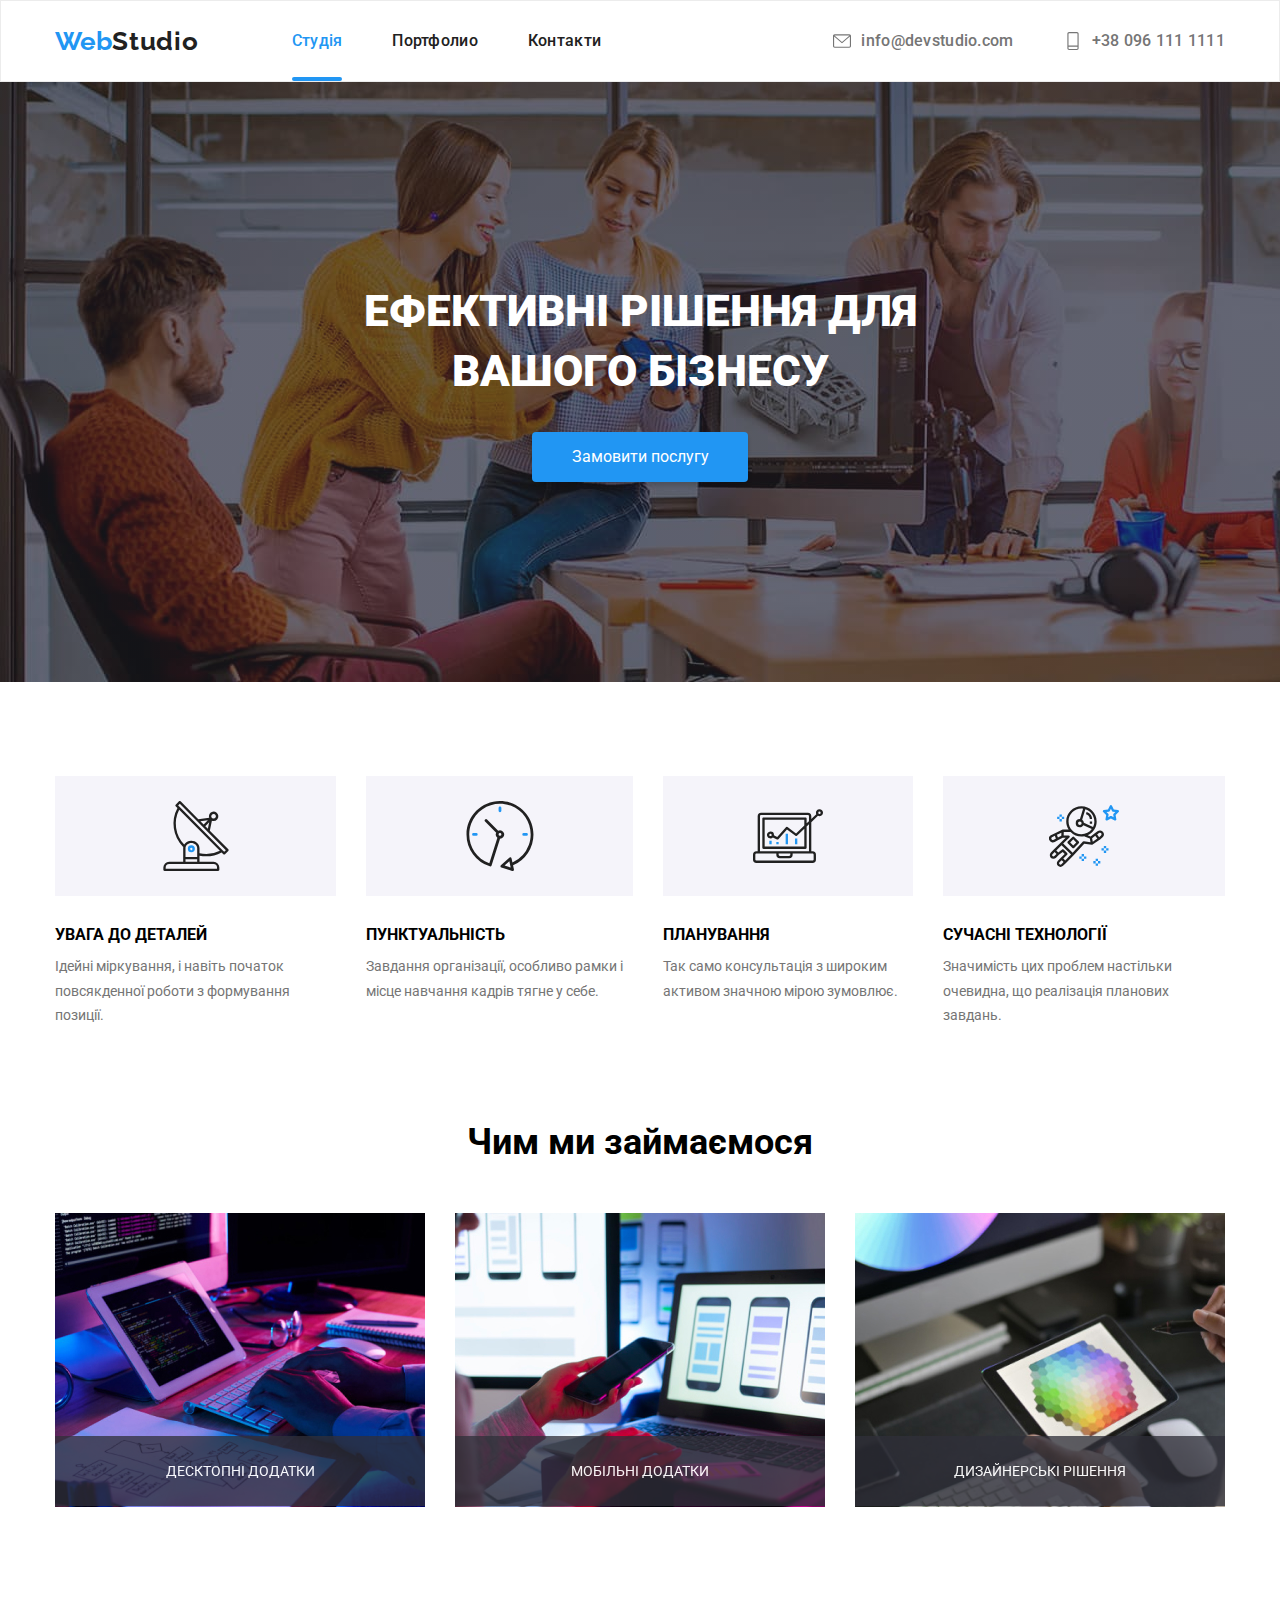
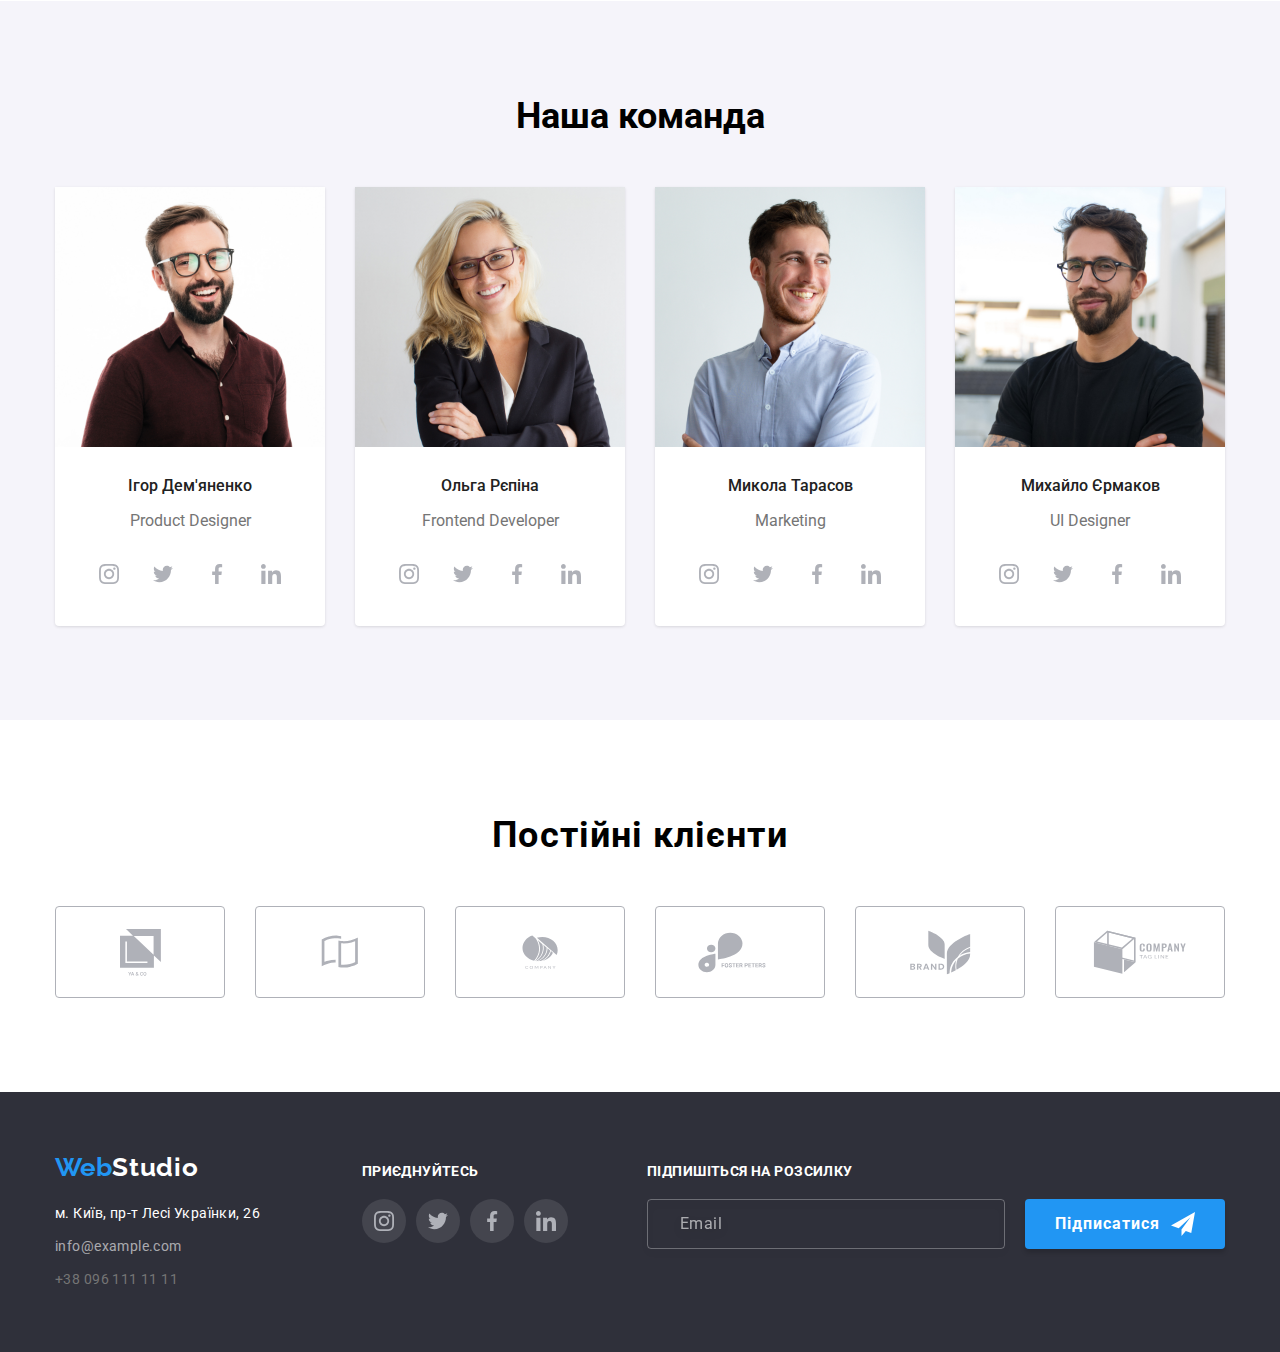
==== index.html @ 8218df86 "started" ====
<!DOCTYPE html>
<html lang="en">
  <head>
    <meta charset="UTF-8" />
    <meta http-equiv="X-UA-Compatible" content="IE=edge" />
    <meta name="viewport" content="width=device-width, initial-scale=1.0" />

    <title>Home work 1</title>
    <link
      href="https://fonts.googleapis.com/css2?family=Raleway:wght@700&family=Roboto:wght@400;500;700;900&display=swap"
      rel="stylesheet"
    />
    <link />
    <link
      rel="stylesheet"
      href="https://cdnjs.cloudflare.com/ajax/libs/modern-normalize/1.1.0/modern-normalize.min.css"
    />
    <link rel="stylesheet" href="./css/styles.css" />
  </head>

  <body>
    <!-- Шапка сайта -->

    <header class="header">
      <div class="container">
        <nav class="main-nav">
          <a href="./index.html" class="logo"
            >Web<span class="logo-header current">Studio</span></a
          >

          <ul class="site-nav list">
            <li class="item">
              <a href="./index.html" class="link current studio">Студія</a>
            </li>
            <li class="item">
              <a href="./portfolio.html" class="link">Портфолио</a>
            </li>
            <li class="item">
              <a href="Контакты" class="link">Контакти</a>
            </li>
          </ul>

          <ul class="auth-nav list">
            <li class="item">
              <a href="mailto:info@devstudio.com" class="header__link__mail">
                <svg class="tech__link" width="18" height="18">
                  <use href="./images/symbol-defs.svg#icon-mailmin"></use></svg
                >info@devstudio.com
              </a>
            </li>

            <li class="item">
              <a href="tel:+380961111111" class="header__link__tel">
                <svg class="tech__link" width="18" height="18">
                  <use href=".//images/symbol-defs.svg#icon-telmin"></use></svg
                >+38 096 111 1111
              </a>
            </li>
          </ul>
        </nav>
      </div>
    </header>

    <main>
      <!-- Hero -->

      <section class="box-hero">
        <div class="box-text">
          <h1 class="text">Ефективні рішення для вашого бізнесу</h1>
          <div lass="hero-button">
            <button type="button" class="button-one" data-modal-open>
              Замовити послугу
            </button>
          </div>
        </div>
      </section>

      <!-- Описание приимуществ -->

      <section class="section">
        <div class="container">
          <div class="box-peculiarities"></div>
          <!-- <h2 class="text-main">Описание преимуществ</h2> -->

          <ul class="list-item">
            <li class="box-works-item">
              <h3 class="text-list">УВАГА ДО ДЕТАЛЕЙ</h3>
              <p class="text-script">
                Ідейні міркування, і навіть початок повсякденної роботи з
                формування позиції.
              </p>
            </li>

            <li class="box-works-item">
              <h3 class="text-list">ПУНКТУАЛЬНІСТЬ</h3>
              <p class="text-script">
                Завдання організації, особливо рамки і місце навчання кадрів
                тягне у себе.
              </p>
            </li>

            <li class="box-works-item">
              <h3 class="text-list">ПЛАНУВАННЯ</h3>
              <p class="text-script">
                Так само консультація з широким активом значною мірою зумовлює.
              </p>
            </li>

            <li class="box-works-item">
              <h3 class="text-list">СУЧАСНІ ТЕХНОЛОГІЇ</h3>
              <p class="text-script">
                Значимість цих проблем настільки очевидна, що реалізація
                планових завдань.
              </p>
            </li>
          </ul>
        </div>
      </section>

      <!-- Чем мы занимаемся -->

      <section class="section works">
        <div class="container">
          <h2 class="text-main">Чим ми займаємося</h2>
          <ul class="list-item">
            <li>
              <div class="works-images">
                <img
                  src="./images/работа за ноутом.jpg"
                  alt="Смартфон"
                  width="370"
                />
                <p class="works-images-text">Десктопні додатки</p>
              </div>
            </li>
            <li>
              <div class="works-images">
                <img src="./images/смартфон.jpg" alt="Смартфон" width="370" " />
                <p class="works-images-text">Мобільні додатки</p>
              </div>
            </li>
            <li>
              <div class="works-images">
                <img src="./images/планшет.jpg" alt="Планшет" width="370" " />
                <p class="works-images-text">Дизайнерські рішення</p>
              </div>
            </li>
          </ul>
        </div>
      </section>

      <!-- Наша команда -->

      <section class="section-team">
        <div class="container">
          <h2 class="text-main team">Наша команда</h2>
          <ul class="list-item section-name list">
            <li class="cards">
              <img src="./images/Igor.jpg" alt="Игорь дизайнер" width="270" />
              <h3 class="name">Ігор Дем'яненко</h3>
              <p class="text-job">Product Designer</p>
              <ul class="social__list">
                <li class="social__item">
                  <a
                    class="social__link"
                    href="#"
                    target="_blank"
                    aria-label="instagram"
                  >
                    <svg class="social__icon" width="20" height="20">
                      <use
                        href="./images/symbol-defs.svg#icon-instagrammin"
                      ></use>
                    </svg>
                  </a>
                </li>
                <li class="social__item">
                  <a
                    class="social__link"
                    href="#"
                    target="_blank"
                    aria-label="twitter"
                  >
                    <svg class="social__icon" width="20" height="20">
                      <use
                        href="./images/symbol-defs.svg#icon-twittermin"
                      ></use>
                    </svg>
                  </a>
                </li>
                <li class="social__item">
                  <a
                    class="social__link"
                    href="#"
                    target="_blank"
                    aria-label="facebook"
                  >
                    <svg class="social__icon" width="20" height="20">
                      <use
                        href="./images/symbol-defs.svg#icon-facebookmin"
                      ></use>
                    </svg>
                  </a>
                </li>
                <li class="social__item">
                  <a
                    class="social__link"
                    href="#"
                    target="_blank"
                    aria-label="linkedin"
                  >
                    <svg class="social__icon" width="20" height="20">
                      <use
                        href="./images/symbol-defs.svg#icon-linkedinmin"
                      ></use>
                    </svg>
                  </a>
                </li>
              </ul>
            </li>

            <li class="cards">
              <img
                src="./images/olga.jpg"
                alt="Ольга разработчик"
                width="270"
              />
              <h3 class="name">Ольга Рєпіна</h3>
              <p class="text-job">Frontend Developer</p>
              <ul class="social__list">
                <li class="social__item">
                  <a
                    class="social__link"
                    href="#"
                    target="_blank"
                    aria-label="instagram"
                  >
                    <svg class="social__icon" width="20" height="20">
                      <use
                        href="./images/symbol-defs.svg#icon-instagrammin"
                      ></use>
                    </svg>
                  </a>
                </li>
                <li class="social__item">
                  <a
                    class="social__link"
                    href="#"
                    target="_blank"
                    aria-label="twitter"
                  >
                    <svg class="social__icon" width="20" height="20">
                      <use
                        href="./images/symbol-defs.svg#icon-twittermin"
                      ></use>
                    </svg>
                  </a>
                </li>
                <li class="social__item">
                  <a
                    class="social__link"
                    href="#"
                    target="_blank"
                    aria-label="facebook"
                  >
                    <svg class="social__icon" width="20" height="20">
                      <use
                        href="./images/symbol-defs.svg#icon-facebookmin"
                      ></use>
                    </svg>
                  </a>
                </li>
                <li class="social__item">
                  <a
                    class="social__link"
                    href="#"
                    target="_blank"
                    aria-label="linkedin"
                  >
                    <svg class="social__icon" width="20" height="20">
                      <use
                        href="./images/symbol-defs.svg#icon-linkedinmin"
                      ></use>
                    </svg>
                  </a>
                </li>
              </ul>
            </li>

            <li class="cards">
              <img
                src="./images/Nikolay.jpg"
                alt="Николай маркетолог"
                width="270"
              />

              <h3 class="name">Микола Тарасов</h3>
              <p class="text-job">Marketing</p>
              <ul class="social__list">
                <li class="social__item">
                  <a
                    class="social__link"
                    href="#"
                    target="_blank"
                    aria-label="instagram"
                  >
                    <svg class="social__icon" width="20" height="20">
                      <use
                        href="./images/symbol-defs.svg#icon-instagrammin"
                      ></use>
                    </svg>
                  </a>
                </li>
                <li class="social__item">
                  <a
                    class="social__link"
                    href="#"
                    target="_blank"
                    aria-label="twitter"
                  >
                    <svg class="social__icon" width="20" height="20">
                      <use
                        href="./images/symbol-defs.svg#icon-twittermin"
                      ></use>
                    </svg>
                  </a>
                </li>
                <li class="social__item">
                  <a
                    class="social__link"
                    href="#"
                    target="_blank"
                    aria-label="facebook"
                  >
                    <svg class="social__icon" width="20" height="20">
                      <use
                        href="./images/symbol-defs.svg#icon-facebookmin"
                      ></use>
                    </svg>
                  </a>
                </li>
                <li class="social__item">
                  <a
                    class="social__link"
                    href="#"
                    target="_blank"
                    aria-label="linkedin"
                  >
                    <svg class="social__icon" width="20" height="20">
                      <use
                        href="./images/symbol-defs.svg#icon-linkedinmin"
                      ></use>
                    </svg>
                  </a>
                </li>
              </ul>
            </li>

            <li class="cards">
              <img
                src="./images/Mihail.jpg"
                alt="Михаил дизайнер"
                width="270"
              />
              <h3 class="name">Михайло Єрмаков</h3>
              <p class="text-job">UI Designer</p>
              <ul class="social__list">
                <li class="social__item">
                  <a
                    class="social__link"
                    href="#"
                    target="_blank"
                    aria-label="instagram"
                  >
                    <svg class="social__icon" width="20" height="20">
                      <use
                        href="./images/symbol-defs.svg#icon-instagrammin"
                      ></use>
                    </svg>
                  </a>
                </li>
                <li class="social__item">
                  <a
                    class="social__link"
                    href="#"
                    target="_blank"
                    aria-label="twitter"
                  >
                    <svg class="social__icon" width="20" height="20">
                      <use
                        href="./images/symbol-defs.svg#icon-twittermin"
                      ></use>
                    </svg>
                  </a>
                </li>
                <li class="social__item">
                  <a
                    class="social__link"
                    href="#"
                    target="_blank"
                    aria-label="facebook"
                  >
                    <svg class="social__icon" width="20" height="20">
                      <use
                        href="./images/symbol-defs.svg#icon-facebookmin"
                      ></use>
                    </svg>
                  </a>
                </li>
                <li class="social__item">
                  <a
                    class="social__link"
                    href="#"
                    target="_blank"
                    aria-label="linkedin"
                  >
                    <svg class="social__icon" width="20" height="20">
                      <use
                        href="./images/symbol-defs.svg#icon-linkedinmin"
                      ></use>
                    </svg>
                  </a>
                </li>
              </ul>
            </li>
          </ul>
        </div>
      </section>

      <!-- Постоянные клиенты -->

      <section class="section">
        <div class="container">
          <h2 class="our__clients">Постійні клієнти</h2>
          <div class="clients">
            <ul class="clients__size">
              <li class="client__cards">
                <a
                  class="client__item"
                  href="#"
                  target="_blank"
                  aria-label="uniononemin"
                >
                  <svg class="client__label" width="41" height="47">
                    <use href="./images/symbol-defs.svg#icon-uniononemin"></use>
                  </svg>
                </a>
              </li>
              <li class="client__cards">
                <a
                  class="client__item"
                  href="#"
                  target="_blank"
                  aria-label="uniontwomin"
                >
                  <svg class="client__label" width="38" height="34">
                    <use href="./images/symbol-defs.svg#icon-uniontwomin"></use>
                  </svg>
                </a>
              </li>
              <li class="client__cards">
                <a
                  class="client__item"
                  href="#"
                  target="_blank"
                  aria-label="unionthreemin"
                >
                  <svg class="client__label" width="38" height="34">
                    <use
                      href="./images/symbol-defs.svg#icon-unionthreemin"
                    ></use>
                  </svg>
                </a>
              </li>
              <li class="client__cards">
                <a
                  class="client__item"
                  href="#"
                  target="_blank"
                  aria-label="unionformin"
                >
                  <svg class="client__label" width="84" height="41">
                    <use href="./images/symbol-defs.svg#icon-unionformin"></use>
                  </svg>
                </a>
              </li>
              <li class="client__cards">
                <a
                  class="client__item"
                  href="#"
                  target="_blank"
                  aria-label="unionfivemin"
                >
                  <svg class="client__label" width="63" height="45">
                    <use
                      href="./images/symbol-defs.svg#icon-unionfivemin"
                    ></use>
                  </svg>
                </a>
              </li>
              <li class="client__cards">
                <a
                  class="client__item"
                  href="#"
                  target="_blank"
                  aria-label="unionsixmin"
                >
                  <svg class="client__label" width="94" height="44">
                    <use href="./images/symbol-defs.svg#icon-unionsixmin"></use>
                  </svg>
                </a>
              </li>
            </ul>
          </div>
        </div>
      </section>
    </main>

    <!-- Footer -->

    <footer class="footer">
      <div class="container container-wrap">
        <div class="place">
          <a href="./index.html" class="logo"
            >Web<span class="accent-footer">Studio</span></a
          >
          <address>
            <ul class="address">
              <li>
                <a
                  href="https://goo.gl/maps/P4V3GdsKR6i7VE34A"
                  target="_blank"
                  rel="noopener noreferrer"
                  class="map"
                  >м. Київ, пр-т Лесі Українки, 26</a
                >
              </li>

              <li>
                <a href="mailto:info@example.com" class="mail-footer"
                  >info@example.com</a
                >
              </li>

              <li>
                <a href="tel:+380961111111" class="tel-footer"
                  >+38 096 111 11 11</a
                >
              </li>
            </ul>
          </address>
        </div>

        <div class="footer__join">
          <p class="footer__title">ПРИЄДНУЙТЕСЬ</p>
          <ul class="social__list footer__social">
            <li class="social__item footer__social__item">
              <a
                class="social__link__"
                href="#"
                target="_blank"
                aria-label="instagram"
              >
                <svg class="social__icon" width="20" height="20">
                  <use href="./images/symbol-defs.svg#icon-instagrammin"></use>
                </svg>
              </a>
            </li>
            <li class="social__item footer__social__item">
              <a
                class="social__link"
                href="#"
                target="_blank"
                aria-label="twitter"
              >
                <svg class="social__icon" width="20" height="20">
                  <use href="./images/symbol-defs.svg#icon-twittermin"></use>
                </svg>
              </a>
            </li>
            <li class="social__item footer__social__item">
              <a
                class="social__link"
                href="#"
                target="_blank"
                aria-label="facebook"
              >
                <svg class="social__icon" width="20" height="20">
                  <use href="./images/symbol-defs.svg#icon-facebookmin"></use>
                </svg>
              </a>
            </li>
            <li class="social__item footer__social__item">
              <a
                class="social__link"
                href="#"
                target="_blank"
                aria-label="linkedin"
              >
                <svg class="social__icon" width="20" height="20">
                  <use href="./images/symbol-defs.svg#icon-linkedinmin"></use>
                </svg>
              </a>
            </li>
          </ul>
        </div>

        <div class="footer__title__list">
          <p class="footer__title__mail">ПІДПИШІТЬСЯ НА РОЗСИЛКУ</p>

          <form>
            <label class="label__footer" for="input__email">
              <span class="label__text__footer"></span>
            </label>
            <div class="field__footer">
              <input
                placeholder="Email"
                class="field__input__footer"
                type="email"
                name="email"
                id="input__email"
              />

              <button class="button__footer" type="button">
                Підписатися
                <svg class="twitter__flight" width="24" height="24">
                  <use href="./images/symbol-defs 2.svg#icon-twitt-min"></use>
                </svg>
              </button>
            </div>
          </form>
        </div>
      </div>
    </footer>
  </body>
</html>

<!-- Модальное окно -->

<div class="backdrop is-hidden" data-modal>
  <div class="modal">
    <button class="modal__close" data-modal-close>
      <svg class="close__icon" width="11" height="11">
        <use href="./images/symbol-defs.svg#icon-cross"></use>
      </svg>
    </button>

    <form class="form">
      <p class="form__title">Залиште свої дані, ми вам передзвонимо</p>

      <label class="label" for="input__menmin">
        <span class="label__text">Ім'я</span>
      </label>

      <div class="field">
        <input
          class="field__input input"
          type="text"
          name="name"
          id="input__menmin"
        />
        <svg class="field__icon" width="12" height="12">
          <use href="./images/symbol-defs 2.svg#icon-man-min"></use>
        </svg>
      </div>

      <label class="label" for="input__telmodmin">
        <span class="label__text">Телефон</span>
      </label>

      <div class="field">
        <input
          class="field__input input"
          type="tel"
          name="tel"
          id="input__telmodmin"
        />
        <svg class="field__icon" width="12" height="12">
          <use href="./images/symbol-defs 2.svg#icon-tel-min"></use>
        </svg>
      </div>

      <label class="label" for="input__envelopemin">
        <span class="label__text">Пошта</span>
      </label>

      <div class="field">
        <input
          class="field__input input"
          type="email"
          name="email"
          id="input__envelopemin"
        />
        <svg class="field__icon" width="12" height="12">
          <use href="./images/symbol-defs 2.svg#icon-mail-min"></use>
        </svg>
      </div>

      <label class="label" for="message">
        <span class="label__text">Коментар</span>
      </label>
      <textarea
        class="message input"
        id="message"
        placeholder="Введіть текст"
      ></textarea>

      <label class="checkbox-label">
        <input class="checkbox" type="checkbox" name="privacy" />

        <span class="checkbox__icon"> </span>
        <span class="privacy__text">
          Погоджуюся з розсилкою та приймаю
          <a class="privacy__link" href="#">Умови договору</a>
        </span>
      </label>
      <div class="button__modal__block">
        <button class="button__modal" type="submit">Відправити</button>
      </div>
    </form>
  </div>
</div>

<script src="./modal.js"></script>
---- css/styles.css ----
html,
body,
div,
span,
applet,
object,
iframe,
h1,
h2,
h3,
h4,
h5,
h6,
p,
blockquote,
pre,
a,
abbr,
acronym,
address,
big,
cite,
code,
html,
body,
div,
span,
applet,
object,
iframe,
h1,
h2,
h3,
h4,
h5,
h6,
p,
blockquote,
pre,
a,
abbr,
acronym,
address,
big,
cite,
code,
del,
dfn,
em,
img,
ins,
kbd,
q,
s,
samp,
small,
strike,
strong,
sub,
sup,
tt,
var,
b,
u,
i,
center,
dl,
dt,
dd,
ol,
ul,
li,
fieldset,
form,
label,
legend,
table,
caption,
tbody,
tfoot,
thead,
tr,
th,
td,
article,
aside,
canvas,
details,
embed,
figure,
figcaption,
footer,
header,
hgroup,
menu,
nav,
output,
ruby,
section,
summary,
time,
mark,
audio,
video {
  margin: 0;
  padding: 0;
  border: 0;
  font-size: 100%;
  font: inherit;
  vertical-align: baseline;
}

html {
  box-sizing: border-box;
  margin: 0;
  padding: 0;
  border: 0;
  font-size: 100%;
  font: inherit;
  font-weight: normal;
  vertical-align: baseline;
}

img {
  display: block;
  max-width: 100%;
  height: auto;
}

*,
*::before,
*::after {
  box-sizing: inherit;
}

:root {
  --background-color: #ffffff;
  --secondary-background-color: #2f303a;
  --primary-color: #212121;
  --secondary-color: #2196f3;
  --buttons-color: #f5f4fa;
  --contacts-color: #757575;
  --transition-duration: 250ms;
  --transition-timing-function: cubic-bezier(0.4, 0, 0.2, 1);
}

body {
  font-family: "Roboto", sans-serif;
  font-size: 14px;
  font-style: normal;
  font-weight: 400;
  line-height: 1.17;
}

.container {
  max-width: 1200px;
  width: 100%;
  margin: 0 auto;
  padding-left: 15px;
  padding-right: 15px;
}

button {
  cursor: pointer;
}

/* Хэдер */

.header {
  background-color: var(--background-color);
  border: 1px solid rgba(236, 236, 236, 1);
}

.main-nav {
  display: flex;
  justify-content: center;
  align-items: center;
}

ul {
  list-style: none;
  margin: 0;
  padding: 0;
}

.logo:hover {
  color: var(--secondary-color);
}

.logo {
  font-family: "Raleway";
  font-size: 26px;
  font-weight: bold;
  text-decoration: none;
  padding-left: 0px;
  padding-top: 0px;
  margin-right: 93px;
  padding-top: 0px;
  padding-bottom: 0px;
  color: var(--secondary-color);

  transition-duration: var(--transition-duration);
  transition-timing-function: var(--transition-timing-function);
}

.logo-header {
  font-family: "Raleway";
  font-size: 26px;
  font-weight: bold;
  letter-spacing: 0.03em;
  color: var(--primary-color);

  transition-duration: var(--transition-duration);
  transition-timing-function: var(--transition-timing-functio);
}

.logo-header:hover {
  color: var(--secondary-color);
}

.header .link.current.studio:hover,
.header .link.current.studio:focus {
  color: var(--secondary-color);
}

.header .link:hover,
.header .link:focus {
  color: var(--secondary-color);
}

.link-mail {
  text-decoration: none;
  color: var(--contacts-color);
}

/* Навигация */

.item .current {
  position: relative;
  text-decoration: none;
  color: var(--primary-color);
}

.item .current::after {
  content: "";
  display: block;
  position: absolute;
  left: 0;
  top: 46px;
  width: 100%;
  height: 4px;
  border-radius: 2px;
  background-color: var(--secondary-color);
}

.item .studio {
  position: relative;
  text-decoration: none;
  color: var(--primary-color);
}

.item .studio::after {
  content: "";
  position: absolute;
  left: 0;
  top: 46px;

  display: block;
  width: 100%;
  height: 4px;
  border-radius: 2px;
  background-color: var(--secondary-color);
}

.link {
  font-size: 16px;
  text-decoration: none;
  color: var(--primary-color);
}

.site-nav .link.studio {
  color: rgba(33, 150, 243, 1);
}

.site-nav.list {
  display: flex;
  width: 16px;
  line-height: 1.14;
  letter-spacing: 0.02em;
  font-weight: 500;

  transition-duration: var(--transition-duration);
  transition-timing-function: var(--transition-timing-function);
}

.site-nav .list:not(first-child) {
  color: var(--secondary-color);
}

.site-nav .item {
  /* padding-top: 30px;
  padding-bottom: 30px; */
  margin-right: 50px;
}
.site-nav .item:last-child {
  margin-right: 0;
}

.studio .link {
  color: var(--secondary-color);
}

.portfolio {
  color: var(--primary-color);
}

/* Навигация */

.auth-nav.list {
  display: flex;
  margin-left: auto;
  font-weight: 500;
  font-size: 100%;
  line-height: 1.14;
  letter-spacing: 0.02em;
}

.auth-nav .mail {
  margin-right: 0px;
  margin-left: 0px;
}
.a.link {
  padding-top: 32px;
  padding-bottom: 32px;
}
.auth-nav .tel {
  margin-right: 0px;
  margin-left: 50px;
}

.header__link__mail,
.header__link__tel {
  font-size: 16px;
  display: flex;
  justify-content: center;
  align-items: center;
  padding-top: 31px;
  padding-bottom: 31px;
  gap: 10px;
  text-decoration: none;
  color: var(--contacts-color);
}

.item .auth-nav {
  padding-top: 31px;
  padding-bottom: 31px;
  display: flex;
  justify-content: center;
}
.auth-nav .item + .item {
  margin-left: 50px;
  padding-top: 0px;
  padding-bottom: 0px;
}

.header__link__mail:focus,
.header__link__mail:hover {
  color: var(--secondary-color);
}

.header__link__tel:focus,
.header__link__tel:hover {
  color: var(--secondary-color);
}

.tech__link {
  fill: currentColor;
}

/* Герой */

.section {
  padding-top: 94px;
  padding-bottom: 94px;
}

.box-hero {
  max-width: 1600px;
  height: 600px;
  margin: 0 auto;
  background-size: contain;
  padding-top: 0px;
  padding-bottom: 94px;

  background-image: linear-gradient(
      rgba(47, 48, 58, 0.4),
      rgba(47, 48, 58, 0.4)
    ),
    url(../images/шапка.jpg);
  background-repeat: no-repeat;
  background-size: cover;
  background-color: var(--primary-color);
}

.box-text {
  padding-top: 200px;
  text-align: center;
  max-width: 696px;
  margin: auto;
}

.text {
  padding: 0px 0px;
  margin-bottom: 30px;
  text-transform: uppercase;
  font-weight: 900;
  font-size: 44px;
  line-height: 1.36;
  letter-spacing: 6%;
  color: var(--background-color);
}

.hero-batton {
  display: flex;
  justify-content: center;
}

.hero-text {
  text-align: center;
  max-width: 696px;
  margin: auto;
  padding: 200px 0px;
}

/* hero button */

.button-one {
  width: 216px;
  height: 50px;
  border-radius: 4px;

  /* display: flex; */
  margin-top: 0px;
  margin-bottom: 0px;
  padding: 10px 32px;
  text-align: center;
  border: transparent;

  text-decoration: none;

  font-size: 16px;
  line-height: 1.9;
  text-align: center;
  letter-spacing: 6%;
  color: var(--background-color);

  background-color: var(--secondary-color);
  box-shadow: 0px 4px 4px rgba(0, 0, 0, 0.15);

  transition-duration: var(--transition-duration);
  transition-timing-function: var(--transition-timing-function);
}

/* Описание преимуществ */

.list-item {
  display: flex;
  justify-content: center;
  gap: 30px;
}

.box-works-item::before {
  display: block;
  content: "";
  height: 120px;
  background: var(--buttons-color);
  background-image: url(../images/attentionmin.svg);
  background-repeat: no-repeat;
  background-position: center;
  margin-bottom: 30px;
}

.box-works-item:nth-child(2)::before {
  background-image: url(../images/oclockmin.svg);
}
.box-works-item:nth-child(3)::before {
  background-image: url(../images/planningmin.svg);
}
.box-works-item:nth-child(4)::before {
  background-image: url(../images/technologymin.svg);
}

.text-list {
  font-weight: bold;
  line-height: 1.14;
  font-size: 16px;
  margin-bottom: 10px;
}

.text-script {
  font-size: 14px;
  line-height: 1.72;
  color: var(--contacts-color);
}

.section-title-picture {
  width: 1200px;
  padding-left: 0px;
  padding-right: 0px;
}

.section.works {
  padding-top: 0;
}

/* Чем мы занимаемся */

.text-main {
  font-weight: bold;
  font-size: 36px;
  line-height: 1.17;
  margin-top: 0px;
  margin-bottom: 0px;
  text-align: center;
  margin-bottom: 50px;
}

.list-item {
  display: flex;
  justify-content: center;
  gap: 30px;
  width: 1170px;
  padding-left: 0px;
  padding-right: 0px;
}

.works-images {
  display: flex;
}

.works-images-text {
  display: flex;
  justify-content: center;
  width: 370px;
  height: 70px;
  text-transform: uppercase;

  color: rgba(255, 255, 255, 1);

  align-items: center;
  position: absolute;
  transform: translate(0, 223px);

  background: rgba(47, 48, 58, 0.8);
  opacity: 0.95;
  z-index: 1;
}

/* Наша команда */

.section-team {
  padding-top: 94px;
  padding-bottom: 94px;
  background-color: var(--buttons-color);
}

.cards {
  background-color: rgba(255, 255, 255, 1);
  box-shadow: 0px 2px 1px 0px rgba(0, 0, 0, 0.2);
  box-shadow: 0px 1px 1px 0px rgba(0, 0, 0, 0.14);
  box-shadow: 0px 1px 3px 0px rgba(0, 0, 0, 0.12);
  border-radius: 0px 0px 4px 4px;
  transition-duration: var(--transition-duration);
  transition-timing-function: var(--transition-timing-function);
}

.list-item {
  display: flex;
  justify-content: center;
  gap: 30px;
  width: 1170px;
  padding-left: 0px;
  padding-right: 0px;
}

.name {
  font-weight: 500;
  font-size: 16px;
  line-height: 1.17;
  margin-top: 30px;
  text-align: center;
  color: var(--primary-color);
}

.text-job {
  font-size: 16px;
  line-height: 1.9;
  font-style: normal;
  margin-top: 10px;
  text-align: center;
  margin-bottom: 16px;
  color: var(--contacts-color);
}

.social__list {
  display: flex;
  justify-content: space-evenly;
  align-content: center;
  align-items: baseline;
  gap: 10px;
  margin-bottom: 30px;
  margin-right: 32px;
  margin-left: 32px;
  color: rgba(175, 177, 184, 1);
}

.social__item {
  display: flex;
  justify-content: center;
  align-items: center;
  gap: 10px;
  border-radius: 50%;
  width: 44px;
  height: 44px;
  background-color: rgba(255, 255, 255, 0.1);

  transition-duration: var(--transition-duration);
  transition-timing-function: var(--transition-timing-function);
}

.social__item:hover,
.social__item:focus {
  background-color: var(--secondary-color);
}
.social__item:hover .social__icon {
  fill: var(--background-color);
}

.social__icon {
  display: flex;
  justify-content: center;
  align-items: center;
  fill: currentColor;

  width: 20px;
  height: 20px;
  background-position: 50%;

  color: rgb(26, 178, 195);
  fill: rgba(175, 177, 184, 1);

  transition-duration: var(--transition-duration);
  transition-timing-function: var(--transition-timing-function);
}

/* Наши клиенты */

.our__clients {
  font-family: Roboto;
  font-size: 36px;
  font-weight: 700;
  line-height: 42px;
  letter-spacing: 0.03em;
  text-align: center;
  margin-bottom: 50px;
}

.clients {
  display: flex;
  justify-content: center;
}

.clients__size {
  display: flex;
  justify-content: center;
  gap: 30px;
}

.client__cards {
  width: 170px;
  height: 92px;
  /* border-radius: 4px; */
}

.client__label {
  fill: currentColor;
}

.client__item {
  display: flex;
  align-items: center;
  justify-content: center;
  border-radius: 4px;

  width: 100%;
  height: 100%;

  color: #afb1b8;
  border: 1px solid #afb1b8;
  transition: color 250ms cubic-bezier(0.4, 0, 0.2, 1);
}

.client__item:hover,
.client__item:focus {
  color: var(--secondary-color);
  border: 1px solid var(--secondary-color);
}

/* Footer */

.cont__footer {
  display: flex;
}

.footer {
  background-color: var(--secondary-background-color);
  padding-top: 60px;
  padding-bottom: 60px;
}

.logo-footer .accent-footer:focus,
.logo-footer .accent-footer:hover {
  color: var(--secondary-color);
}

.logo-footer {
  font-family: "Raleway";
  font-size: 26px;
  font-weight: bold;
  text-decoration: none;
  padding-left: 0px;
  padding-top: 0px;
  margin: 0;
  padding-top: 32px;
  padding-bottom: 32px;
  color: var(--secondary-color);
  transition-duration: var(--transition-duration);
  transition-timing-function: var(--transition-timing-function);
}

.accent-footer {
  font-family: "Raleway";
  font-size: 26px;
  font-weight: bold;
  line-height: 0px;
  letter-spacing: 0.03em;
  text-align: left;
  color: var(--background-color);
  transition-duration: var(--transition-duration);
  transition-timing-function: var(--transition-timing-function);
}

.map:focus,
.map:hover {
  color: var(--secondary-color);
}

.map {
  display: inline-block;
  margin-top: 20px;
  font-style: normal;
  font-weight: 400;
  font-size: 14px;
  line-height: 1.71;
  letter-spacing: 0.03em;
  text-decoration: none;
  color: var(--background-color);
  transition-duration: var(--transition-duration);
  transition-timing-function: var(--transition-timing-function);
}

.mail-footer {
  display: inline-block;
  margin-top: 9px;
  font-style: normal;
  font-weight: 400;
  font-size: 14px;
  line-height: 1.71;
  text-decoration: none;
  letter-spacing: 0.03em;
  color: rgba(255, 255, 255, 0.6);
  transition-duration: var(--transition-duration);
  transition-timing-function: var(--transition-timing-function);
}

.tel-footer {
  font-style: normal;
  font-size: 14px;
  line-height: 1.71;
  text-decoration: none;
  letter-spacing: 0.03em;
  display: inline-block;
  margin-top: 9px;
  color: var(--contacts-color);
}

.tel-footer:focus,
.tel-footer:hover {
  color: var(--secondary-color);
}

.mail-footer:focus,
.mail-footer:hover {
  color: var(--secondary-color);
}

.footer__join {
  margin-left: 70px;
}

.footer__social {
  margin: 0;
}

.footer__title {
  color: var(--background-color);
  margin-bottom: 20px;
}

.social__item__footer:hover,
.social__item__footer:focus {
  background-color: #f3212f;
}
.social__item__footer:hover .social__icon {
  fill: #ffffff;
}
.social__item__footer {
  border-radius: 50%;
  width: 44px;
  height: 44px;
  display: flex;
  justify-content: center;
  align-items: center;
  background: rgba(255, 255, 255, 0.1);
  transition-duration: var(--transition-duration);
  transition-timing-function: var(--transition-timing-function);
}

.container-wrap {
  display: flex;
  align-items: baseline;
}

/* Присоединяйтесь */

.footer__title__list {
  margin-left: auto;

  font-weight: 700;
  font-size: 14px;

  letter-spacing: 0.03em;

  color: rgba(255, 255, 255, 1);
}

.footer__title__mail {
  display: inline-block;
  padding-bottom: 20px;
}

.footer__title {
  font-weight: 700;
  font-size: 14px;
  letter-spacing: 0.03em;
}

.field__footer {
  display: flex;
}

.field__input__footer {
  width: 358px;
  height: 50px;
  border: 1px solid rgba(255, 255, 255, 0.3);
  filter: drop-shadow(0px 4px 4px rgba(0, 0, 0, 0.15));
  border-radius: 4px;
  background-color: transparent;
}
.field__input__footer::placeholder {
  font-family: "Roboto";
  font-style: normal;
  font-weight: 400;
  font-size: 16px;
  line-height: 20px;
  /* identical to box height, or 125% */

  display: flex;
  align-items: center;
  letter-spacing: 0.03em;
  padding-left: 30px;

  color: rgba(255, 255, 255, 0.6);
}

.button__footer {
  width: 200px;
  height: 50px;
  margin-left: 20px;
  padding: 10px 28px;

  justify-content: space-between;

  font-weight: 700;
  font-size: 16px;
  line-height: 1.87;
  /* identical to box height, or 188% */

  display: flex;
  align-items: center;
  text-align: center;
  letter-spacing: 0.06em;

  color: #ffffff;

  background: rgba(33, 150, 243, 1);
  box-shadow: 0px 4px 4px rgba(0, 0, 0, 0.15);
  border-radius: 4px;
  border-color: transparent;
}

.twitter__flight {
  fill: currentColor;
}

/* Портфолио */

.section {
  padding-top: 94px;
  padding-bottom: 94px;
}

.button-box {
  display: flex;
  justify-content: center;
  cursor: pointer;
  margin-bottom: 50px;
  gap: 8px;
}

.button-nav {
  margin-bottom: 0px;
}

.social__item:hover,
.social__item:focus {
  background-color: var(--secondary-color);
}

.buttons {
  font-family: "Roboto";
  font-weight: 500;
  font-size: 16px;
  cursor: pointer;
  min-height: 38px;
  padding: 6px 22px;
  border-radius: 4px;
  background: var(--buttons-color);
  border: transparent;

  transition-duration: var(--transition-duration);
  transition-timing-function: var(--transition-timing-function);
}

.buttons:hover,
.buttons:focus {
  box-shadow: 0px 1px 1px rgba(0, 0, 0, 0.12), 0px 4px 4px rgba(0, 0, 0, 0.06),
    1px 4px 6px rgba(0, 0, 0, 0.16);
  cursor: pointer;

  transition-property: var(--background-color);
  background-color: var(--secondary-color);
  border-radius: 4px;
  color: var(--background-color);
}

.blue .buttons:hover {
  border: 1px solid var(--secondary-color);
  border-radius: 4px;
}

.blue {
  background: var(--secondary-color);
  box-shadow: 0px 2px 2px 0px rgba(0, 0, 0, 0.12);

  box-shadow: 0px 1px 2px 0px rgba(0, 0, 0, 0.08);

  box-shadow: 0px 3px 1px 0px rgba(0, 0, 0, 0.1);

  font-family: "Roboto";
  font-style: normal;
  font-weight: 500;
  font-size: 16px;
  line-height: 26px;
  text-align: center;
  letter-spacing: 0.03em;
  line-height: 1.62;
  color: var(--background-color);
  cursor: pointer;
  transition-duration: var(--transition-duration);
  transition-timing-function: var(--transition-timing-function);
}

.blue:hover,
.blue:focus {
  border-radius: 4px;
  color: var(--background-color);
}

/* Картинки */

.section_title {
  display: flex;
  flex-wrap: wrap;
  gap: 30px;
}

.section__title__card {
  flex-basis: calc((100% - 30px * 2) / 3);

  transition-duration: var(--transition-duration);
  transition-timing-function: var(--transition-timing-function);
}

.section__title__card:hover {
  box-shadow: 0px 1px 1px rgba(0, 0, 0, 0.12), 0px 4px 4px rgba(0, 0, 0, 0.06),
    1px 4px 6px rgba(0, 0, 0, 0.16);
  cursor: pointer;
}
.section__title__card:hover .text__overlay {
  transform: translateY(0);
}

.link:focus .text__overlay {
  transform: translateY(0);
}

.product-thumb {
  position: relative;
  overflow: hidden;
}

.product-paragraf {
  position: absolute;

  width: 100%;
  height: 100%;
  /* top: 0; */
  bottom: 0;
  padding: 63px 24px;

  font-family: "Roboto";
  font-style: normal;
  font-weight: 400;
  font-size: 18px;
  line-height: 1.56;

  letter-spacing: 0.03em;
  color: var(--background-color);

  letter-spacing: 0.03em;
  color: var(--background-color);
  transform: translateY(100%);

  background-color: rgba(33, 150, 243, 0.9);
  transition-duration: var(--transition-duration);
  transition-timing-function: var(--transition-timing-function);
}

.section__title__card:hover .product-paragraf {
  transform: translateY(0);
}

.card-signature {
  display: block;
  outline: 1px solid #eeeeee;
  text-align: left;
  padding-top: 20px;
  padding-left: 24px;
  padding-right: 24px;
  padding-bottom: 20px;
}

.text-image {
  font-weight: bold;
  font-size: 18px;
  line-height: 2;
  letter-spacing: 0.06em;
  margin-top: 0px;
  padding-bottom: 4px;

  transition-duration: var(--transition-duration);
  transition-timing-function: var(--transition-timing-function);
}

.text-description {
  font-weight: normal;
  font-size: 16px;
  line-height: 1.88;
  margin-bottom: 0;
  margin-top: 0;
  color: var(--contacts-color);

  transition-duration: var(--transition-duration);
  transition-timing-function: var(--transition-timing-function);
}

.place__portfolio {
  margin-bottom: 94px;
}

/* Модальное окно */

.backdrop {
  position: fixed;
  top: 0;
  left: 0;
  width: 100%;
  height: 100vh;
  visibility: visible;
  background-color: rgba(0, 0, 0, 0.2);

  opacity: 1;
  transition: opacity 250ms cubic-bezier(0.4, 0, 0.2, 1);
}

.backdrop.is-hidden {
  visibility: hidden;
  opacity: 0;
  pointer-events: none;
}

.backdrop.is-hidden.modal {
  transform: translate(-50%, -50%) scale(0.9);
}

.modal {
  position: absolute;
  padding: 40px;
  min-width: 528px;
  height: 581px;
  top: 50%;
  left: 50%;

  border-radius: 4px;
  background: var(--background-color);
  box-shadow: 0px 1px 3px rgba(0, 0, 0, 0.12), 0px 1px 1px rgba(0, 0, 0, 0.14),
    0px 2px 1px rgba(0, 0, 0, 0.2);

  transform: translate(-50%, -50%);
  transition-duration: var(--transition-duration);
  transition-timing-function: var(--transition-timing-function);
}

.modal__close {
  position: absolute;
  width: 30px;
  height: 30px;
  display: flex;
  justify-content: center;
  align-items: center;
  top: 8px;
  right: 8px;
  padding: 0;
  cursor: pointer;
  border: 1px solid rgba(0, 0, 0, 0.1);
  border-radius: 50%;
  background-color: transparent;
}

.modal__close:hover {
  border-color: var(--secondary-color);
  color: var(--secondary-color);
}

.modal__close:hover .close__icon {
  fill: currentColor;
}

/* form */

.form__title {
  font-weight: 700;
  font-size: 20px;
  line-height: 1.15;
  text-align: center;
  letter-spacing: 0.03em;

  color: var(--primery-text-color);
}
.label {
  display: block;
  padding-top: 10px;
  padding-bottom: 2px;
}
.label__text {
  font-size: 12px;
  line-height: 1.6;
  letter-spacing: 0.01em;

  color: #757575;
}
.field {
  position: relative;
}
.field__icon {
  position: absolute;
  left: 12px;
  top: 50%;
  transform: translateY(-50%);
}

.field__input:hover,
.field__input:focus {
  border-color: var(--secondary-color);
}

.field__input:hover + .field__icon,
.field__input:focus + .field__icon {
  fill: var(--secondary-color);
}

.input {
  width: 100%;
  border: 1px solid rgba(33, 33, 33, 0.2);
  border-radius: 4px;

  outline: transparent;
  transition: fill var(--transition-duration) var(--transition-timing-function);
}

.input:focus {
  border-color: var(--secondary-color);
}

.field__input {
  padding: 11px 15px 11px 32px;
}

.field__input:focus {
  border-color: var(--secondary-color);
}

.message {
  padding: 12px 16px;
  height: 120px;
  resize: none;
  margin-bottom: 20px;
}
.message::placeholder {
  font-size: 12px;
  line-height: 1.16;
  letter-spacing: 0.01em;

  color: rgba(117, 117, 117, 0.5);
}

/* checkbox */

.checkbox-label {
  display: flex;
  align-items: center;
  margin-bottom: 30px;
  margin-left: 13px;
}
.checkbox {
  position: absolute;
  appearance: none;
}

.checkbox:checked ~ .checkbox__icon {
  background-image: url("../images/chekboxblue.svg") url("../images/v.svg");
  background-size: 16px 15px;
  background-position: center;
  background-repeat: no-repeat;
  background-color: var(--secondary-color);
}

.privacy__wrapp {
  display: flex;
  align-items: center;
  justify-content: center;
  width: 15px;
  height: 14px;
  border: 1px solid;
  border-radius: 2px;
}
.checkbox__icon {
  display: inline-block;

  width: 16px;
  height: 15px;

  border-radius: 4px;
  cursor: pointer;
}

.privacy__text {
  margin-left: 8px;
  font-size: 14px;
  cursor: pointer;
  line-height: 1.71;
  letter-spacing: 0.03em;
  color: #757575;
}

.privacy__link {
  color: var(--secondary-color);
}

.button__modal__block {
  display: flex;
  justify-content: center;
  height: 50px;
}
.button__modal {
  display: flex;
  justify-content: center;
  align-items: center;

  min-width: 200px;
  height: 50px;
  border-radius: 4px;
  border: transparent;

  background: var(--secondary-color);
  box-shadow: 0px 4px 4px rgba(0, 0, 0, 0.15);

  margin-top: 0;
  margin-bottom: 0;
  padding: 10px 52px;
  text-align: center;

  font-weight: 700;

  line-height: 1.88;
  letter-spacing: 0.06em;
  color: #ffffff;
  cursor: pointer;
}
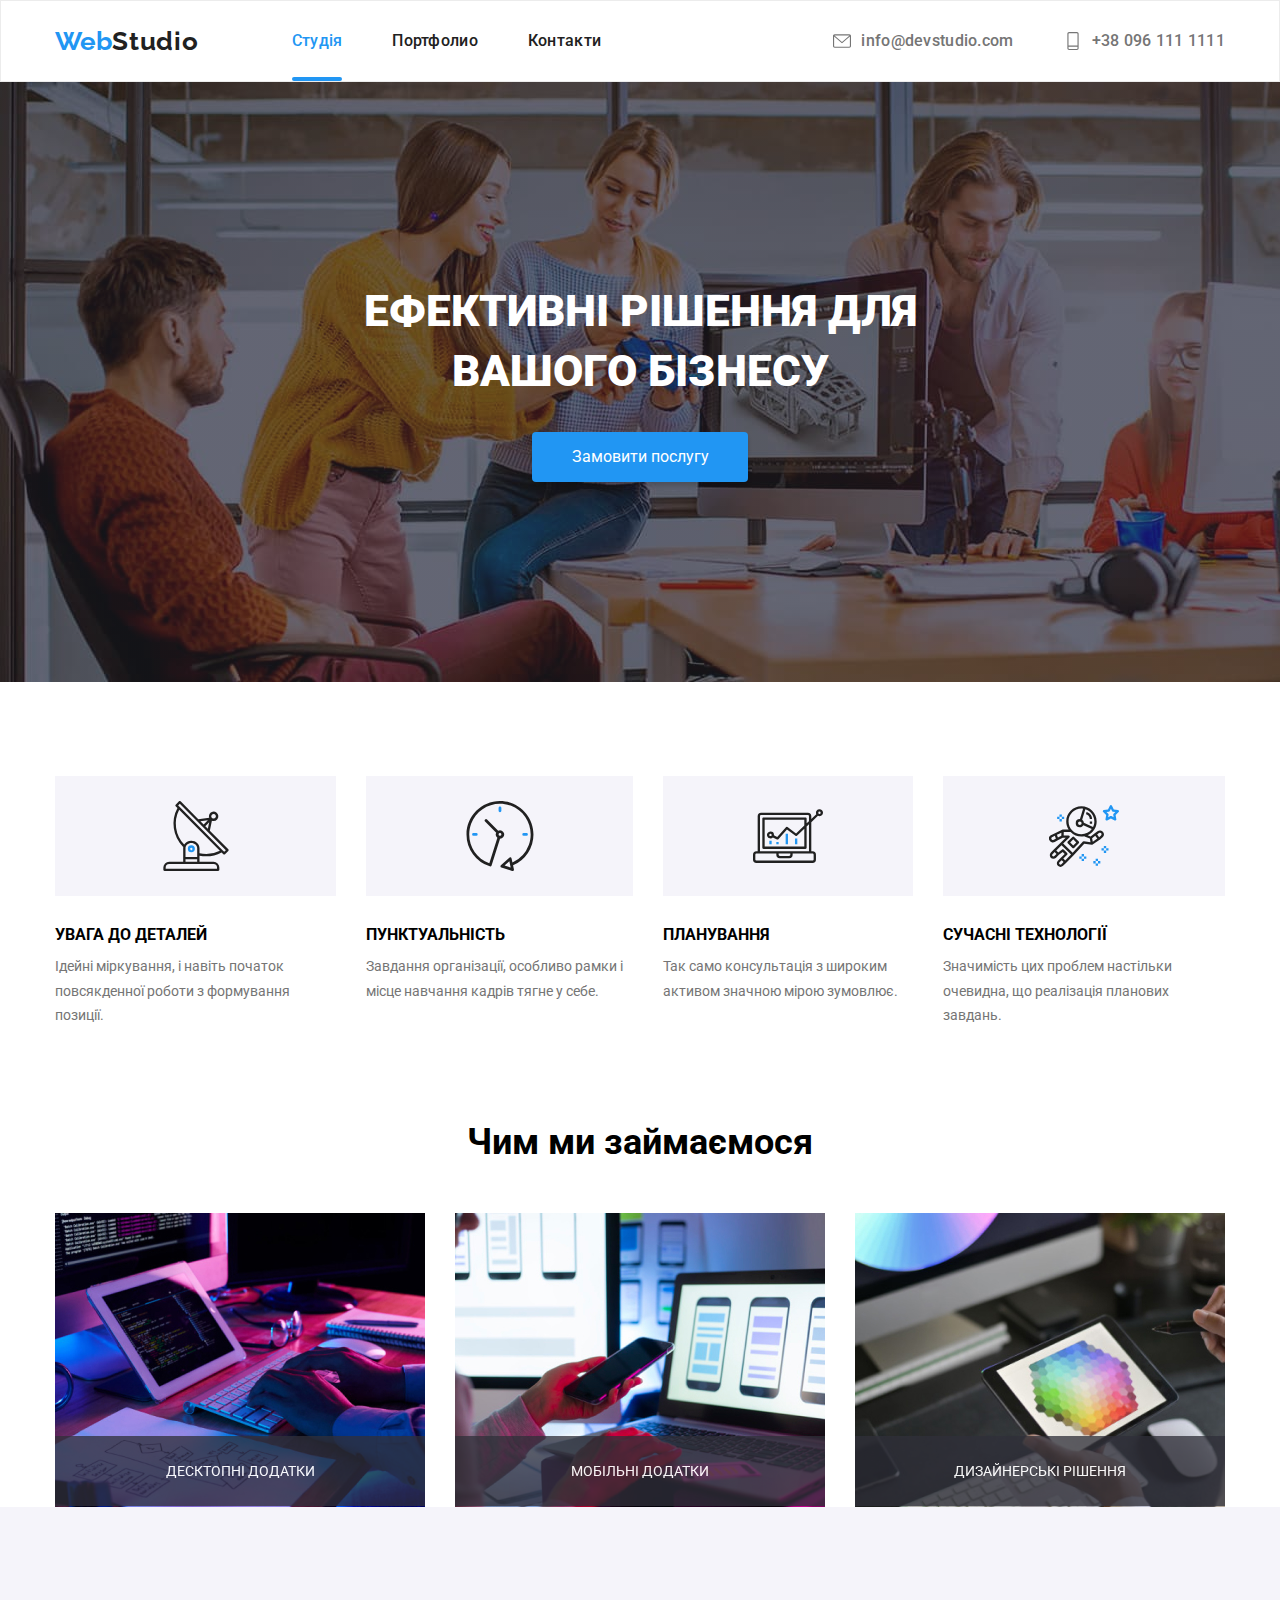
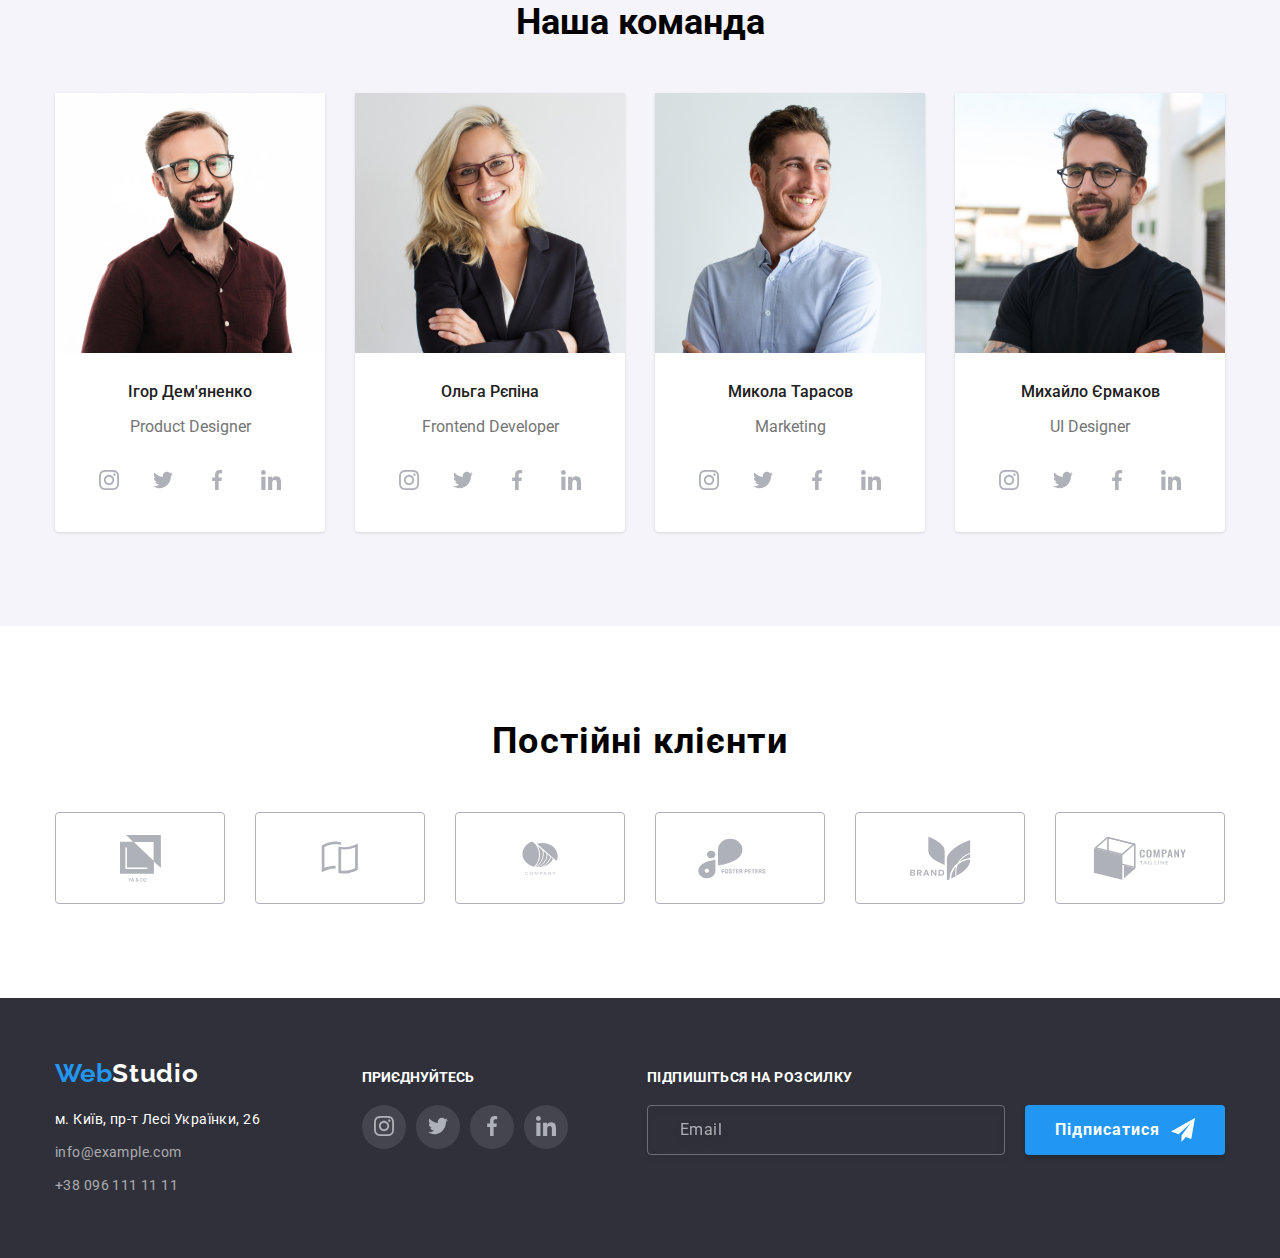
==== commit 2467d959: "Finished" ====
--- a/index.html
+++ b/index.html
@@ -15,28 +15,29 @@
       rel="stylesheet"
       href="https://cdnjs.cloudflare.com/ajax/libs/modern-normalize/1.1.0/modern-normalize.min.css"
     />
-    <link rel="stylesheet" href="./css/styles.css" />
+    <link rel="stylesheet" href="./css/main.min.css" />
   </head>
-
   <body>
-    <!-- Шапка сайта -->
+    <!-- Хэдер -->
 
     <header class="header">
       <div class="container">
-        <nav class="main-nav">
-          <a href="./index.html" class="logo"
-            >Web<span class="logo-header current">Studio</span></a
+        <nav class="site">
+          <a href="./index.html" class="site-logo"
+            >Web<span class="site-name current">Studio</span></a
           >
 
-          <ul class="site-nav list">
-            <li class="item">
-              <a href="./index.html" class="link current studio">Студія</a>
-            </li>
-            <li class="item">
-              <a href="./portfolio.html" class="link">Портфолио</a>
-            </li>
-            <li class="item">
-              <a href="Контакты" class="link">Контакти</a>
+          <!-- Навигация -->
+
+          <ul class="nav list">
+            <li class="nav-item">
+              <a href="./index.html" class="nav-link current studio">Студія</a>
+            </li>
+            <li class="nav-item">
+              <a href="./portfolio.html" class="nav-link">Портфолио</a>
+            </li>
+            <li class="nav-item">
+              <a href="Контакты" class="nav-link">Контакти</a>
             </li>
           </ul>
 
@@ -62,13 +63,13 @@
     </header>
 
     <main>
-      <!-- Hero -->
-
-      <section class="box-hero">
-        <div class="box-text">
-          <h1 class="text">Ефективні рішення для вашого бізнесу</h1>
-          <div lass="hero-button">
-            <button type="button" class="button-one" data-modal-open>
+      <!-- Герой -->
+
+      <section class="hero">
+        <div class="hero__box">
+          <h1 class="hero__text">Ефективні рішення для вашого бізнесу</h1>
+          <div lass="hero__button">
+            <button type="button" class="button__one" data-modal-open>
               Замовити послугу
             </button>
           </div>
@@ -77,38 +78,37 @@
 
       <!-- Описание приимуществ -->
 
-      <section class="section">
+      <section class="Benefits">
         <div class="container">
-          <div class="box-peculiarities"></div>
           <!-- <h2 class="text-main">Описание преимуществ</h2> -->
 
-          <ul class="list-item">
-            <li class="box-works-item">
-              <h3 class="text-list">УВАГА ДО ДЕТАЛЕЙ</h3>
-              <p class="text-script">
+          <ul class="Benefits__item">
+            <li class="Benefits__list">
+              <h3 class="Benefits__title">УВАГА ДО ДЕТАЛЕЙ</h3>
+              <p class="Benefits__text">
                 Ідейні міркування, і навіть початок повсякденної роботи з
                 формування позиції.
               </p>
             </li>
 
-            <li class="box-works-item">
-              <h3 class="text-list">ПУНКТУАЛЬНІСТЬ</h3>
-              <p class="text-script">
+            <li class="Benefits__list">
+              <h3 class="Benefits__title">ПУНКТУАЛЬНІСТЬ</h3>
+              <p class="Benefits__text">
                 Завдання організації, особливо рамки і місце навчання кадрів
                 тягне у себе.
               </p>
             </li>
 
-            <li class="box-works-item">
-              <h3 class="text-list">ПЛАНУВАННЯ</h3>
-              <p class="text-script">
+            <li class="Benefits__list">
+              <h3 class="Benefits__title">ПЛАНУВАННЯ</h3>
+              <p class="Benefits__text">
                 Так само консультація з широким активом значною мірою зумовлює.
               </p>
             </li>
 
-            <li class="box-works-item">
-              <h3 class="text-list">СУЧАСНІ ТЕХНОЛОГІЇ</h3>
-              <p class="text-script">
+            <li class="Benefits__list">
+              <h3 class="Benefits__title">СУЧАСНІ ТЕХНОЛОГІЇ</h3>
+              <p class="Benefits__text">
                 Значимість цих проблем настільки очевидна, що реалізація
                 планових завдань.
               </p>
@@ -119,30 +119,30 @@
 
       <!-- Чем мы занимаемся -->
 
-      <section class="section works">
+      <section class="works">
         <div class="container">
-          <h2 class="text-main">Чим ми займаємося</h2>
-          <ul class="list-item">
+          <h2 class="works__title">Чим ми займаємося</h2>
+          <ul class="works__item">
             <li>
-              <div class="works-images">
+              <div class="works__images">
                 <img
                   src="./images/работа за ноутом.jpg"
                   alt="Смартфон"
                   width="370"
                 />
-                <p class="works-images-text">Десктопні додатки</p>
+                <p class="works__text">Десктопні додатки</p>
               </div>
             </li>
             <li>
-              <div class="works-images">
+              <div class="works__images">
                 <img src="./images/смартфон.jpg" alt="Смартфон" width="370" " />
-                <p class="works-images-text">Мобільні додатки</p>
+                <p class="works__text">Мобільні додатки</p>
               </div>
             </li>
             <li>
-              <div class="works-images">
+              <div class="works__images">
                 <img src="./images/планшет.jpg" alt="Планшет" width="370" " />
-                <p class="works-images-text">Дизайнерські рішення</p>
+                <p class="works__text">Дизайнерські рішення</p>
               </div>
             </li>
           </ul>
@@ -153,13 +153,14 @@
 
       <section class="section-team">
         <div class="container">
-          <h2 class="text-main team">Наша команда</h2>
-          <ul class="list-item section-name list">
+          <h2 class="works__title">Наша команда</h2>
+          <ul class="list-item">
             <li class="cards">
               <img src="./images/Igor.jpg" alt="Игорь дизайнер" width="270" />
               <h3 class="name">Ігор Дем'яненко</h3>
               <p class="text-job">Product Designer</p>
-              <ul class="social__list">
+
+              <ul class="social">
                 <li class="social__item">
                   <a
                     class="social__link"
@@ -227,7 +228,7 @@
               />
               <h3 class="name">Ольга Рєпіна</h3>
               <p class="text-job">Frontend Developer</p>
-              <ul class="social__list">
+              <ul class="social">
                 <li class="social__item">
                   <a
                     class="social__link"
@@ -296,7 +297,7 @@
 
               <h3 class="name">Микола Тарасов</h3>
               <p class="text-job">Marketing</p>
-              <ul class="social__list">
+              <ul class="social">
                 <li class="social__item">
                   <a
                     class="social__link"
@@ -364,7 +365,7 @@
               />
               <h3 class="name">Михайло Єрмаков</h3>
               <p class="text-job">UI Designer</p>
-              <ul class="social__list">
+              <ul class="social">
                 <li class="social__item">
                   <a
                     class="social__link"
@@ -429,83 +430,84 @@
 
       <!-- Постоянные клиенты -->
 
-      <section class="section">
+      <section class="section-clients">
         <div class="container">
-          <h2 class="our__clients">Постійні клієнти</h2>
+          <h2 class="section-clients__title">Постійні клієнти</h2>
+
           <div class="clients">
-            <ul class="clients__size">
-              <li class="client__cards">
+            <ul class="clients__box">
+              <li class="clients__cards">
                 <a
-                  class="client__item"
+                  class="clients__item"
                   href="#"
                   target="_blank"
                   aria-label="uniononemin"
                 >
-                  <svg class="client__label" width="41" height="47">
+                  <svg class="clients__label" width="41" height="47">
                     <use href="./images/symbol-defs.svg#icon-uniononemin"></use>
                   </svg>
                 </a>
               </li>
-              <li class="client__cards">
+              <li class="clients__cards">
                 <a
-                  class="client__item"
+                  class="clients__item"
                   href="#"
                   target="_blank"
                   aria-label="uniontwomin"
                 >
-                  <svg class="client__label" width="38" height="34">
+                  <svg class="clients__label" width="38" height="34">
                     <use href="./images/symbol-defs.svg#icon-uniontwomin"></use>
                   </svg>
                 </a>
               </li>
-              <li class="client__cards">
+              <li class="clients__cards">
                 <a
-                  class="client__item"
+                  class="clients__item"
                   href="#"
                   target="_blank"
                   aria-label="unionthreemin"
                 >
-                  <svg class="client__label" width="38" height="34">
+                  <svg class="clients__label" width="38" height="34">
                     <use
                       href="./images/symbol-defs.svg#icon-unionthreemin"
                     ></use>
                   </svg>
                 </a>
               </li>
-              <li class="client__cards">
+              <li class="clients__cards">
                 <a
-                  class="client__item"
+                  class="clients__item"
                   href="#"
                   target="_blank"
                   aria-label="unionformin"
                 >
-                  <svg class="client__label" width="84" height="41">
+                  <svg class="clients__label" width="84" height="41">
                     <use href="./images/symbol-defs.svg#icon-unionformin"></use>
                   </svg>
                 </a>
               </li>
-              <li class="client__cards">
+              <li class="clients__cards">
                 <a
-                  class="client__item"
+                  class="clients__item"
                   href="#"
                   target="_blank"
                   aria-label="unionfivemin"
                 >
-                  <svg class="client__label" width="63" height="45">
+                  <svg class="clients__label" width="63" height="45">
                     <use
                       href="./images/symbol-defs.svg#icon-unionfivemin"
                     ></use>
                   </svg>
                 </a>
               </li>
-              <li class="client__cards">
+              <li class="clients__cards">
                 <a
-                  class="client__item"
+                  class="clients__item"
                   href="#"
                   target="_blank"
                   aria-label="unionsixmin"
                 >
-                  <svg class="client__label" width="94" height="44">
+                  <svg class="clients__label" width="94" height="44">
                     <use href="./images/symbol-defs.svg#icon-unionsixmin"></use>
                   </svg>
                 </a>
@@ -521,9 +523,10 @@
     <footer class="footer">
       <div class="container container-wrap">
         <div class="place">
-          <a href="./index.html" class="logo"
+          <a href="./index.html" class="site-logo"
             >Web<span class="accent-footer">Studio</span></a
           >
+
           <address>
             <ul class="address">
               <li>
@@ -531,73 +534,75 @@
                   href="https://goo.gl/maps/P4V3GdsKR6i7VE34A"
                   target="_blank"
                   rel="noopener noreferrer"
-                  class="map"
-                  >м. Київ, пр-т Лесі Українки, 26</a
-                >
+                  class="address-map"
+                  >м. Київ, пр-т Лесі Українки, 26
+                </a>
               </li>
 
               <li>
-                <a href="mailto:info@example.com" class="mail-footer"
-                  >info@example.com</a
-                >
+                <a href="mailto:info@example.com" class="address-mail"
+                  >info@example.com
+                </a>
               </li>
 
               <li>
-                <a href="tel:+380961111111" class="tel-footer"
-                  >+38 096 111 11 11</a
-                >
+                <a href="tel:+380961111111" class="address-tel"
+                  >+38 096 111 11 11
+                </a>
               </li>
             </ul>
           </address>
         </div>
 
-        <div class="footer__join">
-          <p class="footer__title">ПРИЄДНУЙТЕСЬ</p>
-          <ul class="social__list footer__social">
-            <li class="social__item footer__social__item">
+        <!-- Присоединяйтесь -->
+
+        <div class="join">
+          <p class="join__title">ПРИЄДНУЙТЕСЬ</p>
+          <ul class="join__list">
+            <li class="join__item">
               <a
-                class="social__link__"
+                class="join__link"
                 href="#"
                 target="_blank"
                 aria-label="instagram"
               >
-                <svg class="social__icon" width="20" height="20">
+                <svg class="join__icon" width="20" height="20">
                   <use href="./images/symbol-defs.svg#icon-instagrammin"></use>
                 </svg>
               </a>
             </li>
-            <li class="social__item footer__social__item">
+            <li class="join__item">
               <a
-                class="social__link"
+                class="join__link"
                 href="#"
                 target="_blank"
                 aria-label="twitter"
               >
-                <svg class="social__icon" width="20" height="20">
+                <svg class="join__icon" width="20" height="20">
                   <use href="./images/symbol-defs.svg#icon-twittermin"></use>
                 </svg>
               </a>
             </li>
-            <li class="social__item footer__social__item">
+            <li class="join__item">
               <a
-                class="social__link"
+                class="join__link"
                 href="#"
                 target="_blank"
                 aria-label="facebook"
               >
-                <svg class="social__icon" width="20" height="20">
+                <svg class="join__icon" width="20" height="20">
                   <use href="./images/symbol-defs.svg#icon-facebookmin"></use>
                 </svg>
               </a>
             </li>
-            <li class="social__item footer__social__item">
+            <li class="join__item">
               <a
-                class="social__link"
+                class="join__link"
                 href="#"
                 target="_blank"
                 aria-label="linkedin"
               >
-                <svg class="social__icon" width="20" height="20">
+                <svg class="join__icon" width="20" height="20">
                   <use href="./images/symbol-defs.svg#icon-linkedinmin"></use>
                 </svg>
               </a>
@@ -605,25 +610,28 @@
           </ul>
         </div>
 
-        <div class="footer__title__list">
-          <p class="footer__title__mail">ПІДПИШІТЬСЯ НА РОЗСИЛКУ</p>
+        <!-- Подписаться -->
+
+        <div class="signature">
+          <p class="signature__title">ПІДПИШІТЬСЯ НА РОЗСИЛКУ</p>
 
           <form>
-            <label class="label__footer" for="input__email">
-              <span class="label__text__footer"></span>
+            <label class="signature__label" for="input__email">
+              <span class="signature__text"></span>
             </label>
-            <div class="field__footer">
+
+            <div class="field">
               <input
                 placeholder="Email"
-                class="field__input__footer"
+                class="field__input"
                 type="email"
                 name="email"
                 id="input__email"
               />
 
-              <button class="button__footer" type="button">
+              <button class="button-field" type="button">
                 Підписатися
-                <svg class="twitter__flight" width="24" height="24">
+                <svg class="button-field__twitter" width="24" height="24">
                   <use href="./images/symbol-defs 2.svg#icon-twitt-min"></use>
                 </svg>
               </button>
@@ -714,8 +722,8 @@
           <a class="privacy__link" href="#">Умови договору</a>
         </span>
       </label>
-      <div class="button__modal__block">
-        <button class="button__modal" type="submit">Відправити</button>
+      <div class="button-block">
+        <button class="button-modal" type="submit">Відправити</button>
       </div>
     </form>
   </div>
--- a/css/main.min.css
+++ b/css/main.min.css
@@ -0,0 +1,1644 @@
+:root {
+  --background-color: #ffffff;
+  --secondary-background-color: #2f303a;
+  --primary-color: #212121;
+  --secondary-color: #2196f3;
+  --buttons-color: #f5f4fa;
+  --contacts-color: #757575;
+  --transition-duration: 250ms;
+  --transition-timing-function: cubic-bezier(0.4, 0, 0.2, 1);
+} /*! modern-normalize v1.1.0 | MIT License | https://github.com/sindresorhus/modern-normalize */
+*,
+::before,
+::after {
+  -webkit-box-sizing: border-box;
+  box-sizing: border-box;
+}
+html {
+  line-height: 1.15;
+  -webkit-text-size-adjust: 100%;
+  -moz-tab-size: 4;
+  -o-tab-size: 4;
+  tab-size: 4;
+}
+body {
+  margin: 0;
+  font-family: system-ui, -apple-system, "Segoe UI", Roboto, Helvetica, Arial,
+    sans-serif, "Apple Color Emoji", "Segoe UI Emoji";
+}
+hr {
+  height: 0;
+  color: inherit;
+}
+abbr[title] {
+  -webkit-text-decoration: underline dotted;
+  text-decoration: underline dotted;
+}
+b,
+strong {
+  font-weight: bolder;
+}
+code,
+kbd,
+samp,
+pre {
+  font-family: ui-monospace, SFMono-Regular, Consolas, "Liberation Mono", Menlo,
+    monospace;
+  font-size: 1em;
+}
+small {
+  font-size: 80%;
+}
+sub,
+sup {
+  font-size: 75%;
+  line-height: 0;
+  position: relative;
+  vertical-align: baseline;
+}
+sub {
+  bottom: -0.25em;
+}
+sup {
+  top: -0.5em;
+}
+table {
+  text-indent: 0;
+  border-color: inherit;
+}
+button,
+input,
+optgroup,
+select,
+textarea {
+  font-family: inherit;
+  font-size: 100%;
+  line-height: 1.15;
+  margin: 0;
+}
+button,
+select {
+  text-transform: none;
+}
+button,
+[type="button"],
+[type="reset"],
+[type="submit"] {
+  -webkit-appearance: button;
+}
+::-moz-focus-inner {
+  border-style: none;
+  padding: 0;
+}
+:-moz-focusring {
+  outline: 1px dotted ButtonText;
+}
+:-moz-ui-invalid {
+  box-shadow: none;
+}
+legend {
+  padding: 0;
+}
+progress {
+  vertical-align: baseline;
+}
+::-webkit-inner-spin-button,
+::-webkit-outer-spin-button {
+  height: auto;
+}
+[type="search"] {
+  -webkit-appearance: textfield;
+  outline-offset: -2px;
+}
+::-webkit-search-decoration {
+  -webkit-appearance: none;
+}
+::-webkit-file-upload-button {
+  -webkit-appearance: button;
+  font: inherit;
+}
+summary {
+  display: list-item;
+}
+html,
+body,
+div,
+span,
+applet,
+object,
+iframe,
+h1,
+h2,
+h3,
+h4,
+h5,
+h6,
+p,
+blockquote,
+pre,
+a,
+abbr,
+acronym,
+address,
+big,
+cite,
+code,
+html,
+body,
+div,
+span,
+applet,
+object,
+iframe,
+h1,
+h2,
+h3,
+h4,
+h5,
+h6,
+p,
+blockquote,
+pre,
+a,
+abbr,
+acronym,
+address,
+big,
+cite,
+code,
+del,
+dfn,
+em,
+img,
+ins,
+kbd,
+q,
+s,
+samp,
+small,
+strike,
+strong,
+sub,
+sup,
+tt,
+var,
+b,
+u,
+i,
+center,
+dl,
+dt,
+dd,
+ol,
+ul,
+li,
+fieldset,
+form,
+label,
+legend,
+table,
+caption,
+tbody,
+tfoot,
+thead,
+tr,
+th,
+td,
+article,
+aside,
+canvas,
+details,
+embed,
+figure,
+figcaption,
+footer,
+header,
+hgroup,
+menu,
+nav,
+output,
+ruby,
+section,
+summary,
+time,
+mark,
+audio,
+video {
+  margin: 0;
+  padding: 0;
+  border: 0;
+  font-size: 100%;
+  font: inherit;
+  vertical-align: baseline;
+}
+html {
+  -webkit-box-sizing: border-box;
+  box-sizing: border-box;
+  margin: 0;
+  padding: 0;
+  border: 0;
+  font-size: 100%;
+  font: inherit;
+  font-weight: normal;
+  vertical-align: baseline;
+}
+img {
+  display: block;
+  max-width: 100%;
+  height: auto;
+}
+*,
+*::before,
+*::after {
+  -webkit-box-sizing: inherit;
+  box-sizing: inherit;
+}
+body {
+  font-family: "Roboto", sans-serif;
+  font-size: 14px;
+  font-style: normal;
+  font-weight: 400;
+  line-height: 1.17;
+}
+button {
+  cursor: pointer;
+}
+ul {
+  list-style: none;
+  margin: 0;
+  padding: 0;
+}
+.header {
+  background-color: var(--background-color);
+  border: 1px solid #ececec;
+}
+.container {
+  max-width: 1200px;
+  width: 100%;
+  margin: 0 auto;
+  padding-left: 15px;
+  padding-right: 15px;
+}
+.nav-link {
+  font-weight: 500px;
+  letter-spacing: 2%;
+}
+.header .nav-link.current.studio:hover,
+.header .nav-link.current.studio:focus {
+  color: var(--secondary-color);
+}
+.header .nav-link:hover,
+.header .nav-link:focus {
+  color: var(--secondary-color);
+}
+.link-mail {
+  text-decoration: none;
+  color: var(--contacts-color);
+}
+.site {
+  display: -webkit-box;
+  display: -ms-flexbox;
+  display: flex;
+  -webkit-box-pack: center;
+  -ms-flex-pack: center;
+  justify-content: center;
+  -webkit-box-align: center;
+  -ms-flex-align: center;
+  align-items: center;
+}
+.site-logo {
+  font-family: "Raleway";
+  font-size: 26px;
+  font-weight: bold;
+  text-decoration: none;
+  padding-left: 0px;
+  padding-top: 0px;
+  margin-right: 93px;
+  padding-top: 0px;
+  padding-bottom: 0px;
+  color: var(--secondary-color);
+  -webkit-transition-duration: var(--transition-duration);
+  transition-duration: var(--transition-duration);
+  -webkit-transition-timing-function: var(--transition-timing-function);
+  transition-timing-function: var(--transition-timing-function);
+}
+.site-logo:hover {
+  color: var(--secondary-color);
+}
+.site-name {
+  font-family: "Raleway";
+  font-size: 26px;
+  font-weight: bold;
+  letter-spacing: 0.03em;
+  color: var(--primary-color);
+  -webkit-transition-duration: var(--transition-duration);
+  transition-duration: var(--transition-duration);
+  -webkit-transition-timing-function: var(--transition-timing-functio);
+  transition-timing-function: var(--transition-timing-functio);
+}
+.site-name:hover {
+  color: var(--secondary-color);
+}
+
+.nav-item .current {
+  position: relative;
+  text-decoration: none;
+  color: var(--primary-color);
+}
+.nav-item .current::after {
+  content: "";
+  display: block;
+  position: absolute;
+  left: 0;
+  top: 46px;
+  width: 100%;
+  height: 4px;
+  border-radius: 2px;
+  background-color: var(--secondary-color);
+}
+.nav-item .studio {
+  position: relative;
+  text-decoration: none;
+  color: var(--primary-color);
+}
+.nav-item .studio::after {
+  content: "";
+  position: absolute;
+  left: 0;
+  top: 46px;
+  display: block;
+  width: 100%;
+  height: 4px;
+  border-radius: 2px;
+  background-color: var(--secondary-color);
+}
+.nav-link {
+  font-size: 16px;
+  text-decoration: none;
+  letter-spacing: 6%;
+  color: var(--primary-color);
+}
+.nav .nav-link.studio {
+  color: #2196f3;
+}
+.nav.list {
+  display: -webkit-box;
+  display: -ms-flexbox;
+  display: flex;
+  width: 16px;
+  line-height: 1.14;
+  letter-spacing: 0.02em;
+  font-weight: 500;
+  -webkit-transition-duration: var(--transition-duration);
+  transition-duration: var(--transition-duration);
+  -webkit-transition-timing-function: var(--transition-timing-function);
+  transition-timing-function: var(--transition-timing-function);
+}
+.nav .list:not(first-child) {
+  color: var(--secondary-color);
+}
+.nav .nav-item {
+  margin-right: 50px;
+}
+.site-nav .item:last-child {
+  margin-right: 0;
+}
+.studio .link {
+  color: var(--secondary-color);
+}
+.portfolio {
+  color: var(--primary-color);
+}
+.auth-nav.list {
+  display: -webkit-box;
+  display: -ms-flexbox;
+  display: flex;
+  margin-left: auto;
+  font-weight: 500;
+  font-size: 100%;
+  line-height: 1.14;
+  letter-spacing: 0.02em;
+}
+.auth-nav .mail {
+  margin-right: 0px;
+  margin-left: 0px;
+}
+.a.link {
+  padding-top: 32px;
+  padding-bottom: 32px;
+}
+.auth-nav .tel {
+  margin-right: 0px;
+  margin-left: 50px;
+}
+.header__link__mail,
+.header__link__tel {
+  font-size: 16px;
+  display: -webkit-box;
+  display: -ms-flexbox;
+  display: flex;
+  -webkit-box-pack: center;
+  -ms-flex-pack: center;
+  justify-content: center;
+  -webkit-box-align: center;
+  -ms-flex-align: center;
+  align-items: center;
+  padding-top: 31px;
+  padding-bottom: 31px;
+  gap: 10px;
+  text-decoration: none;
+  color: var(--contacts-color);
+}
+.item .auth-nav {
+  padding-top: 31px;
+  padding-bottom: 31px;
+  display: -webkit-box;
+  display: -ms-flexbox;
+  display: flex;
+  -webkit-box-pack: center;
+  -ms-flex-pack: center;
+  justify-content: center;
+}
+.auth-nav .item + .item {
+  margin-left: 50px;
+  padding-top: 0px;
+  padding-bottom: 0px;
+}
+.header__link__mail:focus,
+.header__link__mail:hover {
+  color: var(--secondary-color);
+}
+.header__link__tel:focus,
+.header__link__tel:hover {
+  color: var(--secondary-color);
+}
+.tech__link {
+  fill: currentColor;
+}
+.hero {
+  max-width: 1600px;
+  height: 600px;
+  margin: 0 auto;
+  background-size: contain;
+  padding-top: 0px;
+  padding-bottom: 94px;
+  background-image: -webkit-gradient(
+      linear,
+      left top,
+      left bottom,
+      from(rgba(47, 48, 58, 0.4)),
+      to(rgba(47, 48, 58, 0.4))
+    ),
+    url(../images/шапка.jpg);
+  background-image: linear-gradient(
+      rgba(47, 48, 58, 0.4),
+      rgba(47, 48, 58, 0.4)
+    ),
+    url(../images/шапка.jpg);
+  background-repeat: no-repeat;
+  background-size: cover;
+  background-color: var(--primary-color);
+}
+.hero__box {
+  padding-top: 200px;
+  text-align: center;
+  max-width: 696px;
+  margin: auto;
+}
+.hero__text {
+  padding: 0px 0px;
+  margin-bottom: 30px;
+  text-transform: uppercase;
+  font-weight: 900;
+  font-size: 44px;
+  line-height: 1.36;
+  letter-spacing: 6%;
+  color: var(--background-color);
+}
+.button__one {
+  width: 216px;
+  height: 50px;
+  border-radius: 4px;
+  margin-top: 0px;
+  margin-bottom: 0px;
+  padding: 10px 32px;
+  text-align: center;
+  border: rgba(0, 0, 0, 0);
+  text-decoration: none;
+  font-weight: 700px;
+  font-size: 16px;
+  line-height: 1.9;
+  text-align: center;
+  letter-spacing: 6%;
+  color: var(--background-color);
+  background-color: var(--secondary-color);
+  -webkit-box-shadow: 0px 4px 4px rgba(0, 0, 0, 0.15);
+  box-shadow: 0px 4px 4px rgba(0, 0, 0, 0.15);
+  -webkit-transition-duration: var(--transition-duration);
+  transition-duration: var(--transition-duration);
+  -webkit-transition-timing-function: var(--transition-timing-function);
+  transition-timing-function: var(--transition-timing-function);
+}
+.button__box {
+  display: -webkit-box;
+  display: -ms-flexbox;
+  display: flex;
+  -webkit-box-pack: center;
+  -ms-flex-pack: center;
+  justify-content: center;
+  cursor: pointer;
+  margin-bottom: 50px;
+  gap: 8px;
+}
+.button {
+  margin-bottom: 0px;
+}
+.button__item {
+  font-family: "Roboto";
+  font-weight: 500;
+  font-size: 16px;
+  cursor: pointer;
+  min-height: 38px;
+  padding: 6px 22px;
+  border-radius: 4px;
+  background: var(--buttons-color);
+  border: rgba(0, 0, 0, 0);
+  -webkit-transition-duration: var(--transition-duration);
+  transition-duration: var(--transition-duration);
+  -webkit-transition-timing-function: var(--transition-timing-function);
+  transition-timing-function: var(--transition-timing-function);
+}
+.button__item:hover,
+.button__item:focus {
+  -webkit-box-shadow: 0px 1px 1px rgba(0, 0, 0, 0.12),
+    0px 4px 4px rgba(0, 0, 0, 0.06), 1px 4px 6px rgba(0, 0, 0, 0.16);
+  box-shadow: 0px 1px 1px rgba(0, 0, 0, 0.12), 0px 4px 4px rgba(0, 0, 0, 0.06),
+    1px 4px 6px rgba(0, 0, 0, 0.16);
+  cursor: pointer;
+  -webkit-transition-property: var(--background-color);
+  transition-property: var(--background-color);
+  background-color: var(--secondary-color);
+  border-radius: 4px;
+  color: var(--background-color);
+}
+.blue .button__item:hover {
+  border: 1px solid var(--secondary-color);
+  border-radius: 4px;
+}
+.blue {
+  background: var(--secondary-color);
+  -webkit-box-shadow: 0px 2px 2px 0px rgba(0, 0, 0, 0.12);
+  box-shadow: 0px 2px 2px 0px rgba(0, 0, 0, 0.12);
+  -webkit-box-shadow: 0px 1px 2px 0px rgba(0, 0, 0, 0.08);
+  box-shadow: 0px 1px 2px 0px rgba(0, 0, 0, 0.08);
+  -webkit-box-shadow: 0px 3px 1px 0px rgba(0, 0, 0, 0.1);
+  box-shadow: 0px 3px 1px 0px rgba(0, 0, 0, 0.1);
+  font-family: "Roboto";
+  font-style: normal;
+  font-weight: 500;
+  font-size: 16px;
+  line-height: 26px;
+  text-align: center;
+  letter-spacing: 0.03em;
+  line-height: 1.62;
+  color: var(--background-color);
+  cursor: pointer;
+  -webkit-transition-duration: var(--transition-duration);
+  transition-duration: var(--transition-duration);
+  -webkit-transition-timing-function: var(--transition-timing-function);
+  transition-timing-function: var(--transition-timing-function);
+}
+.blue:hover,
+.blue:focus {
+  border-radius: 4px;
+  color: var(--background-color);
+}
+.Benefits {
+  padding-top: 94px;
+  padding-bottom: 94px;
+}
+.Benefits__item {
+  display: -webkit-box;
+  display: -ms-flexbox;
+  display: flex;
+  -webkit-box-pack: center;
+  -ms-flex-pack: center;
+  justify-content: center;
+  gap: 30px;
+}
+.Benefits__list::before {
+  display: block;
+  content: "";
+  height: 120px;
+  background: var(--buttons-color);
+  background-image: url(../images/attentionmin.svg);
+  background-repeat: no-repeat;
+  background-position: center;
+  margin-bottom: 30px;
+}
+.Benefits__list:nth-child(2)::before {
+  background-image: url(../images/oclockmin.svg);
+}
+.Benefits__list:nth-child(3)::before {
+  background-image: url(../images/planningmin.svg);
+}
+.Benefits__list:nth-child(4)::before {
+  background-image: url(../images/technologymin.svg);
+}
+.Benefits__title {
+  font-weight: bold;
+  line-height: 1.14;
+  font-size: 16px;
+  margin-bottom: 10px;
+}
+.Benefits__text {
+  font-size: 14px;
+  line-height: 1.72;
+  color: var(--contacts-color);
+}
+.works__title {
+  font-weight: bold;
+  font-size: 36px;
+  line-height: 1.17;
+  margin-top: 0px;
+  margin-bottom: 0px;
+  text-align: center;
+  margin-bottom: 50px;
+}
+.works__item {
+  display: -webkit-box;
+  display: -ms-flexbox;
+  display: flex;
+  -webkit-box-pack: center;
+  -ms-flex-pack: center;
+  justify-content: center;
+  gap: 30px;
+  width: 1170px;
+  padding-left: 0px;
+  padding-right: 0px;
+}
+.works__images {
+  display: -webkit-box;
+  display: -ms-flexbox;
+  display: flex;
+}
+.works__text {
+  display: -webkit-box;
+  display: -ms-flexbox;
+  display: flex;
+  -webkit-box-pack: center;
+  -ms-flex-pack: center;
+  justify-content: center;
+  width: 370px;
+  height: 70px;
+  font-weight: 700px;
+  letter-spacing: 3%;
+  text-transform: uppercase;
+  color: #fff;
+  -webkit-box-align: center;
+  -ms-flex-align: center;
+  align-items: center;
+  position: absolute;
+  -webkit-transform: translate(0, 223px);
+  transform: translate(0, 223px);
+  background: rgba(47, 48, 58, 0.8);
+  opacity: 0.95;
+  z-index: 1;
+}
+.section-team {
+  padding-top: 94px;
+  padding-bottom: 94px;
+  background-color: var(--buttons-color);
+}
+.cards {
+  background-color: #fff;
+  -webkit-box-shadow: 0px 2px 1px 0px rgba(0, 0, 0, 0.2);
+  box-shadow: 0px 2px 1px 0px rgba(0, 0, 0, 0.2);
+  -webkit-box-shadow: 0px 1px 1px 0px rgba(0, 0, 0, 0.14);
+  box-shadow: 0px 1px 1px 0px rgba(0, 0, 0, 0.14);
+  -webkit-box-shadow: 0px 1px 3px 0px rgba(0, 0, 0, 0.12);
+  box-shadow: 0px 1px 3px 0px rgba(0, 0, 0, 0.12);
+  border-radius: 0px 0px 4px 4px;
+  -webkit-transition-duration: var(--transition-duration);
+  transition-duration: var(--transition-duration);
+  -webkit-transition-timing-function: var(--transition-timing-function);
+  transition-timing-function: var(--transition-timing-function);
+}
+.list-item {
+  display: -webkit-box;
+  display: -ms-flexbox;
+  display: flex;
+  -webkit-box-pack: center;
+  -ms-flex-pack: center;
+  justify-content: center;
+  gap: 30px;
+  width: 1170px;
+  padding-left: 0px;
+  padding-right: 0px;
+}
+.name {
+  font-weight: 500;
+  font-size: 16px;
+  line-height: 1.17;
+  margin-top: 30px;
+  text-align: center;
+  color: var(--primary-color);
+}
+.text-job {
+  font-size: 16px;
+  line-height: 1.9;
+  font-style: normal;
+  margin-top: 10px;
+  text-align: center;
+  margin-bottom: 16px;
+  color: var(--contacts-color);
+}
+.social {
+  display: -webkit-box;
+  display: -ms-flexbox;
+  display: flex;
+  -webkit-box-pack: space-evenly;
+  -ms-flex-pack: space-evenly;
+  justify-content: space-evenly;
+  -ms-flex-line-pack: center;
+  align-content: center;
+  -webkit-box-align: baseline;
+  -ms-flex-align: baseline;
+  align-items: baseline;
+  gap: 10px;
+  margin-bottom: 30px;
+  margin-right: 32px;
+  margin-left: 32px;
+  color: #afb1b8;
+}
+.social__link {
+  display: -webkit-box;
+  display: -ms-flexbox;
+  display: flex;
+  -webkit-box-pack: center;
+  -ms-flex-pack: center;
+  justify-content: center;
+  -webkit-box-align: center;
+  -ms-flex-align: center;
+  align-items: center;
+  border-radius: 50%;
+  width: 44px;
+  height: 44px;
+  background-color: rgba(255, 255, 255, 0.1);
+  -webkit-transition-property: background-color;
+  transition-property: background-color;
+  -webkit-transition-duration: var(--transition-duration);
+  transition-duration: var(--transition-duration);
+  -webkit-transition-timing-function: var(--transition-timing-function);
+  transition-timing-function: var(--transition-timing-function);
+}
+.social__link:hover,
+.social__link:focus {
+  background-color: var(--secondary-color);
+}
+.social__icon {
+  display: -webkit-box;
+  display: -ms-flexbox;
+  display: flex;
+  -webkit-box-pack: center;
+  -ms-flex-pack: center;
+  justify-content: center;
+  -webkit-box-align: center;
+  -ms-flex-align: center;
+  align-items: center;
+  fill: currentColor;
+  width: 20px;
+  height: 20px;
+  background-position: 50%;
+  fill: #afb1b8;
+  -webkit-transition-property: fill;
+  transition-property: fill;
+  -webkit-transition-duration: var(--transition-duration);
+  transition-duration: var(--transition-duration);
+  -webkit-transition-timing-function: var(--transition-timing-function);
+  transition-timing-function: var(--transition-timing-function);
+}
+.social__link:hover .social__icon,
+.social__link:focus .social__icon {
+  fill: var(--background-color);
+}
+.section-clients {
+  padding-top: 94px;
+  padding-bottom: 94px;
+}
+.section-clients__title {
+  font-family: Roboto;
+  font-size: 36px;
+  font-weight: 700;
+  line-height: 42px;
+  letter-spacing: 0.03em;
+  text-align: center;
+  margin-bottom: 50px;
+}
+.clients {
+  display: -webkit-box;
+  display: -ms-flexbox;
+  display: flex;
+  -webkit-box-pack: center;
+  -ms-flex-pack: center;
+  justify-content: center;
+}
+.clients__box {
+  display: -webkit-box;
+  display: -ms-flexbox;
+  display: flex;
+  -webkit-box-pack: center;
+  -ms-flex-pack: center;
+  justify-content: center;
+  gap: 30px;
+}
+.clients__cards {
+  width: 170px;
+  height: 92px;
+}
+.clients__item {
+  display: -webkit-box;
+  display: -ms-flexbox;
+  display: flex;
+  -webkit-box-align: center;
+  -ms-flex-align: center;
+  align-items: center;
+  -webkit-box-pack: center;
+  -ms-flex-pack: center;
+  justify-content: center;
+  border-radius: 4px;
+  width: 100%;
+  height: 100%;
+  color: #afb1b8;
+  border: 1px solid #afb1b8;
+  -webkit-transition: color 250ms cubic-bezier(0.4, 0, 0.2, 1);
+  transition: color 250ms cubic-bezier(0.4, 0, 0.2, 1);
+}
+.clients__item:hover,
+.clients__item:focus {
+  color: var(--secondary-color);
+  border: 1px solid var(--secondary-color);
+}
+.clients__label {
+  fill: currentColor;
+}
+.footer {
+  padding-top: 60px;
+  padding-bottom: 60px;
+  background-color: var(--secondary-background-color);
+}
+.container-wrap {
+  display: -webkit-box;
+  display: -ms-flexbox;
+  display: flex;
+  -webkit-box-align: baseline;
+  -ms-flex-align: baseline;
+  align-items: baseline;
+}
+.accent-footer:focus,
+.accent-footer:hover {
+  color: var(--secondary-color);
+}
+.accent-footer {
+  font-family: "Raleway";
+  font-size: 26px;
+  font-weight: bold;
+  line-height: 0px;
+  letter-spacing: 0.03em;
+  text-align: left;
+  color: var(--background-color);
+  -webkit-transition-duration: var(--transition-duration);
+  transition-duration: var(--transition-duration);
+  -webkit-transition-timing-function: var(--transition-timing-function);
+  transition-timing-function: var(--transition-timing-function);
+}
+.address-map {
+  display: inline-block;
+  margin-top: 20px;
+  font-style: normal;
+  font-weight: 400;
+  font-size: 14px;
+  line-height: 1.71;
+  letter-spacing: 0.03em;
+  text-decoration: none;
+  color: var(--background-color);
+  -webkit-transition-duration: var(--transition-duration);
+  transition-duration: var(--transition-duration);
+  -webkit-transition-timing-function: var(--transition-timing-function);
+  transition-timing-function: var(--transition-timing-function);
+}
+.address-map:focus,
+.address-map:hover {
+  color: var(--secondary-color);
+}
+.address-mail {
+  display: inline-block;
+  margin-top: 9px;
+  font-style: normal;
+  font-weight: 400;
+  font-size: 14px;
+  line-height: 1.71;
+  text-decoration: none;
+  letter-spacing: 0.03em;
+  color: rgba(255, 255, 255, 0.6);
+  -webkit-transition-duration: var(--transition-duration);
+  transition-duration: var(--transition-duration);
+  -webkit-transition-timing-function: var(--transition-timing-function);
+  transition-timing-function: var(--transition-timing-function);
+}
+.address-mail:focus,
+.address-mail:hover {
+  color: var(--secondary-color);
+}
+.address-tel {
+  font-style: normal;
+  font-size: 14px;
+  line-height: 1.71;
+  text-decoration: none;
+  letter-spacing: 0.03em;
+  display: inline-block;
+  margin-top: 9px;
+  color: rgba(255, 255, 255, 0.6);
+}
+.address-tel:focus,
+.address-tel:hover {
+  color: var(--secondary-color);
+}
+.join {
+  margin-left: 70px;
+}
+.join__title {
+  font-weight: 700;
+  margin-bottom: 20px;
+  color: var(--background-color);
+}
+.join__list {
+  display: -webkit-box;
+  display: -ms-flexbox;
+  display: flex;
+  -webkit-box-pack: space-evenly;
+  -ms-flex-pack: space-evenly;
+  justify-content: space-evenly;
+  -ms-flex-line-pack: center;
+  align-content: center;
+  -webkit-box-align: baseline;
+  -ms-flex-align: baseline;
+  align-items: baseline;
+  gap: 10px;
+  margin: 0;
+}
+.join__icon {
+  fill: #afb1b8;
+  -webkit-transition-duration: var(--transition-duration);
+  transition-duration: var(--transition-duration);
+  -webkit-transition-timing-function: var(--transition-timing-function);
+  transition-timing-function: var(--transition-timing-function);
+}
+.join__item:hover .join__icon {
+  fill: #fff;
+}
+.join__item {
+  display: -webkit-box;
+  display: -ms-flexbox;
+  display: flex;
+  -webkit-box-pack: center;
+  -ms-flex-pack: center;
+  justify-content: center;
+  -webkit-box-align: center;
+  -ms-flex-align: center;
+  align-items: center;
+  border-radius: 50%;
+  width: 44px;
+  height: 44px;
+  background: rgba(255, 255, 255, 0.1);
+  -webkit-transition-duration: var(--transition-duration);
+  transition-duration: var(--transition-duration);
+  -webkit-transition-timing-function: var(--transition-timing-function);
+  transition-timing-function: var(--transition-timing-function);
+}
+.join__item:hover {
+  background-color: var(--secondary-color);
+}
+.join__icon {
+  color: var(--background-color);
+}
+.signature {
+  margin-left: auto;
+  font-weight: 700;
+  font-size: 14px;
+  letter-spacing: 0.03em;
+  color: #fff;
+}
+.signature__title {
+  display: inline-block;
+  padding-bottom: 20px;
+}
+.field {
+  display: -webkit-box;
+  display: -ms-flexbox;
+  display: flex;
+}
+.field__input {
+  width: 358px;
+  border: 1px solid rgba(255, 255, 255, 0.3);
+  -webkit-filter: drop-shadow(0px 4px 4px rgba(0, 0, 0, 0.15));
+  filter: drop-shadow(0px 4px 4px rgba(0, 0, 0, 0.15));
+  border-radius: 4px;
+  background-color: rgba(0, 0, 0, 0);
+}
+.field__input::-webkit-input-placeholder {
+  font-family: "Roboto";
+  font-style: normal;
+  font-weight: 400;
+  font-size: 16px;
+  line-height: 20px;
+  display: -webkit-box;
+  display: flex;
+  -webkit-box-align: center;
+  align-items: center;
+  letter-spacing: 0.03em;
+  color: rgba(255, 255, 255, 0.6);
+}
+.field__input::-moz-placeholder {
+  font-family: "Roboto";
+  font-style: normal;
+  font-weight: 400;
+  font-size: 16px;
+  line-height: 20px;
+  display: flex;
+  align-items: center;
+  letter-spacing: 0.03em;
+  color: rgba(255, 255, 255, 0.6);
+}
+.field__input:-ms-input-placeholder {
+  font-family: "Roboto";
+  font-style: normal;
+  font-weight: 400;
+  font-size: 16px;
+  line-height: 20px;
+  display: -ms-flexbox;
+  display: flex;
+  -ms-flex-align: center;
+  align-items: center;
+  letter-spacing: 0.03em;
+  color: rgba(255, 255, 255, 0.6);
+}
+.field__input::-ms-input-placeholder {
+  font-family: "Roboto";
+  font-style: normal;
+  font-weight: 400;
+  font-size: 16px;
+  line-height: 20px;
+  display: -ms-flexbox;
+  display: flex;
+  -ms-flex-align: center;
+  align-items: center;
+  letter-spacing: 0.03em;
+  color: rgba(255, 255, 255, 0.6);
+}
+.field__input::placeholder {
+  font-family: "Roboto";
+  font-style: normal;
+  font-weight: 400;
+  font-size: 16px;
+  line-height: 20px;
+  display: -webkit-box;
+  display: -ms-flexbox;
+  display: flex;
+  -webkit-box-align: center;
+  -ms-flex-align: center;
+  align-items: center;
+  letter-spacing: 0.03em;
+  color: rgba(255, 255, 255, 0.6);
+}
+.button-field {
+  width: 200px;
+  height: 50px;
+  margin-left: 20px;
+  padding: 10px 28px;
+  -webkit-box-pack: justify;
+  -ms-flex-pack: justify;
+  justify-content: space-between;
+  font-weight: 700;
+  font-size: 16px;
+  line-height: 1.87;
+  display: -webkit-box;
+  display: -ms-flexbox;
+  display: flex;
+  -webkit-box-align: center;
+  -ms-flex-align: center;
+  align-items: center;
+  text-align: center;
+  letter-spacing: 0.06em;
+  color: #fff;
+  background: #2196f3;
+  -webkit-box-shadow: 0px 4px 4px rgba(0, 0, 0, 0.15);
+  box-shadow: 0px 4px 4px rgba(0, 0, 0, 0.15);
+  border-radius: 4px;
+  border-color: rgba(0, 0, 0, 0);
+}
+.button-field__twitter {
+  fill: currentColor;
+}
+.backdrop {
+  position: fixed;
+  top: 0;
+  left: 0;
+  width: 100%;
+  height: 100vh;
+  visibility: visible;
+  background-color: rgba(0, 0, 0, 0.2);
+  opacity: 1;
+  -webkit-transition: opacity 250ms cubic-bezier(0.4, 0, 0.2, 1);
+  transition: opacity 250ms cubic-bezier(0.4, 0, 0.2, 1);
+}
+.backdrop.is-hidden {
+  visibility: hidden;
+  opacity: 0;
+  pointer-events: none;
+}
+.backdrop.is-hidden.modal {
+  -webkit-transform: translate(-50%, -50%) scale(0.9);
+  transform: translate(-50%, -50%) scale(0.9);
+}
+.modal {
+  position: absolute;
+  padding: 40px;
+  min-width: 528px;
+  height: 581px;
+  top: 50%;
+  left: 50%;
+  border-radius: 4px;
+  background: var(--background-color);
+  -webkit-box-shadow: 0px 1px 3px rgba(0, 0, 0, 0.12),
+    0px 1px 1px rgba(0, 0, 0, 0.14), 0px 2px 1px rgba(0, 0, 0, 0.2);
+  box-shadow: 0px 1px 3px rgba(0, 0, 0, 0.12), 0px 1px 1px rgba(0, 0, 0, 0.14),
+    0px 2px 1px rgba(0, 0, 0, 0.2);
+  -webkit-transform: translate(-50%, -50%);
+  transform: translate(-50%, -50%);
+  -webkit-transition-duration: var(--transition-duration);
+  transition-duration: var(--transition-duration);
+  -webkit-transition-timing-function: var(--transition-timing-function);
+  transition-timing-function: var(--transition-timing-function);
+}
+.modal__close {
+  position: absolute;
+  width: 30px;
+  height: 30px;
+  display: -webkit-box;
+  display: -ms-flexbox;
+  display: flex;
+  -webkit-box-pack: center;
+  -ms-flex-pack: center;
+  justify-content: center;
+  -webkit-box-align: center;
+  -ms-flex-align: center;
+  align-items: center;
+  top: 8px;
+  right: 8px;
+  padding: 0;
+  cursor: pointer;
+  border: 1px solid rgba(0, 0, 0, 0.1);
+  border-radius: 50%;
+  background-color: rgba(0, 0, 0, 0);
+}
+.modal__close:hover {
+  border-color: var(--secondary-color);
+  color: var(--secondary-color);
+}
+.modal__close:hover .close__icon {
+  fill: currentColor;
+}
+.form__title {
+  font-weight: 700;
+  font-size: 20px;
+  line-height: 1.15;
+  text-align: center;
+  letter-spacing: 0.03em;
+  color: var(--primery-text-color);
+}
+.label {
+  display: block;
+  padding-top: 10px;
+  padding-bottom: 2px;
+}
+.label__text {
+  font-size: 12px;
+  line-height: 1.6;
+  letter-spacing: 0.01em;
+  color: #757575;
+}
+.field {
+  position: relative;
+}
+.field__icon {
+  position: absolute;
+  left: 12px;
+  top: 50%;
+  -webkit-transform: translateY(-50%);
+  transform: translateY(-50%);
+}
+.field__input:hover,
+.field__input:focus {
+  border-color: var(--secondary-color);
+}
+.field__input:hover + .field__icon,
+.field__input:focus + .field__icon {
+  fill: var(--secondary-color);
+}
+.input {
+  width: 100%;
+  border: 1px solid rgba(33, 33, 33, 0.2);
+  border-radius: 4px;
+  outline: rgba(0, 0, 0, 0);
+  -webkit-transition: fill var(--transition-duration)
+    var(--transition-timing-function);
+  transition: fill var(--transition-duration) var(--transition-timing-function);
+}
+.input:focus {
+  border-color: var(--secondary-color);
+}
+.field__input {
+  padding: 11px 15px 11px 32px;
+}
+.field__input:focus {
+  border-color: var(--secondary-color);
+}
+.message {
+  padding: 12px 16px;
+  height: 120px;
+  resize: none;
+  margin-bottom: 20px;
+}
+.message::-webkit-input-placeholder {
+  font-size: 12px;
+  line-height: 1.16;
+  letter-spacing: 0.01em;
+  color: rgba(117, 117, 117, 0.5);
+}
+.message::-moz-placeholder {
+  font-size: 12px;
+  line-height: 1.16;
+  letter-spacing: 0.01em;
+  color: rgba(117, 117, 117, 0.5);
+}
+.message:-ms-input-placeholder {
+  font-size: 12px;
+  line-height: 1.16;
+  letter-spacing: 0.01em;
+  color: rgba(117, 117, 117, 0.5);
+}
+.message::-ms-input-placeholder {
+  font-size: 12px;
+  line-height: 1.16;
+  letter-spacing: 0.01em;
+  color: rgba(117, 117, 117, 0.5);
+}
+.message::placeholder {
+  font-size: 12px;
+  line-height: 1.16;
+  letter-spacing: 0.01em;
+  color: rgba(117, 117, 117, 0.5);
+}
+.checkbox-label {
+  display: -webkit-box;
+  display: -ms-flexbox;
+  display: flex;
+  -webkit-box-align: center;
+  -ms-flex-align: center;
+  align-items: center;
+  margin-bottom: 30px;
+  margin-left: 13px;
+}
+.checkbox {
+  position: absolute;
+  -webkit-appearance: none;
+  -moz-appearance: none;
+  appearance: none;
+}
+.checkbox:checked + .checkbox__icon {
+  border: 2px solid var(--secondary-color);
+  background-color: var(--secondary-color);
+  background-image: url("../images/v.svg");
+  background-size: contain;
+  background-repeat: no-repeat;
+  background-position: center;
+}
+.privacy__wrapp {
+  display: -webkit-box;
+  display: -ms-flexbox;
+  display: flex;
+  -webkit-box-align: center;
+  -ms-flex-align: center;
+  align-items: center;
+  -webkit-box-pack: center;
+  -ms-flex-pack: center;
+  justify-content: center;
+  width: 15px;
+  height: 14px;
+  border: 1px solid;
+  border-radius: 2px;
+}
+.checkbox__icon {
+  display: inline-block;
+  width: 16px;
+  border: 2px solid var(--primary-color);
+  height: 15px;
+  border-radius: 4px;
+  cursor: pointer;
+}
+.privacy__text {
+  margin-left: 8px;
+  font-size: 14px;
+  cursor: pointer;
+  line-height: 1.71;
+  letter-spacing: 0.03em;
+  color: #757575;
+}
+.privacy__link {
+  color: var(--secondary-color);
+}
+.button-block {
+  display: -webkit-box;
+  display: -ms-flexbox;
+  display: flex;
+  -webkit-box-pack: center;
+  -ms-flex-pack: center;
+  justify-content: center;
+  height: 50px;
+}
+.button-modal {
+  display: -webkit-box;
+  display: -ms-flexbox;
+  display: flex;
+  -webkit-box-pack: center;
+  -ms-flex-pack: center;
+  justify-content: center;
+  -webkit-box-align: center;
+  -ms-flex-align: center;
+  align-items: center;
+  min-width: 200px;
+  height: 50px;
+  border-radius: 4px;
+  border: rgba(0, 0, 0, 0);
+  background: var(--secondary-color);
+  -webkit-box-shadow: 0px 4px 4px rgba(0, 0, 0, 0.15);
+  box-shadow: 0px 4px 4px rgba(0, 0, 0, 0.15);
+  margin-top: 0;
+  margin-bottom: 0;
+  padding: 10px 52px;
+  text-align: center;
+  font-weight: 700;
+  line-height: 1.88;
+  letter-spacing: 0.06em;
+  color: #fff;
+  cursor: pointer;
+}
+.section {
+  padding-top: 94px;
+  padding-bottom: 94px;
+}
+.section_title {
+  display: -webkit-box;
+  display: -ms-flexbox;
+  display: flex;
+  -ms-flex-wrap: wrap;
+  flex-wrap: wrap;
+  gap: 30px;
+}
+.section__title__card {
+  -ms-flex-preferred-size: calc((100% - 60px) / 3);
+  flex-basis: calc((100% - 60px) / 3);
+  -webkit-transition-duration: var(--transition-duration);
+  transition-duration: var(--transition-duration);
+  -webkit-transition-timing-function: var(--transition-timing-function);
+  transition-timing-function: var(--transition-timing-function);
+}
+.section__title__card:hover {
+  -webkit-box-shadow: 0px 1px 1px rgba(0, 0, 0, 0.12),
+    0px 4px 4px rgba(0, 0, 0, 0.06), 1px 4px 6px rgba(0, 0, 0, 0.16);
+  box-shadow: 0px 1px 1px rgba(0, 0, 0, 0.12), 0px 4px 4px rgba(0, 0, 0, 0.06),
+    1px 4px 6px rgba(0, 0, 0, 0.16);
+  cursor: pointer;
+}
+.section__title__card:hover .text__overlay {
+  -webkit-transform: translateY(0);
+  transform: translateY(0);
+}
+.nav-link {
+  font-size: 16px;
+  text-decoration: none;
+  letter-spacing: 6%;
+  color: var(--primary-color);
+}
+.nav-link:focus .text__overlay {
+  -webkit-transform: translateY(0);
+  transform: translateY(0);
+}
+.product {
+  position: relative;
+  overflow: hidden;
+}
+.product__paragraf {
+  position: absolute;
+  width: 100%;
+  height: 100%;
+  bottom: 0;
+  padding: 63px 24px;
+  font-family: "Roboto";
+  font-style: normal;
+  font-weight: 400;
+  font-size: 18px;
+  line-height: 1.56;
+  letter-spacing: 0.03em;
+  color: var(--background-color);
+  letter-spacing: 0.03em;
+  color: var(--background-color);
+  -webkit-transform: translateY(100%);
+  transform: translateY(100%);
+  background-color: rgba(33, 150, 243, 0.9);
+  -webkit-transition-duration: var(--transition-duration);
+  transition-duration: var(--transition-duration);
+  -webkit-transition-timing-function: var(--transition-timing-function);
+  transition-timing-function: var(--transition-timing-function);
+}
+.section__title__card:hover .product__paragraf {
+  -webkit-transform: translateY(0);
+  transform: translateY(0);
+}
+.description {
+  display: block;
+  outline: 1px solid #eee;
+  text-align: left;
+  padding-top: 20px;
+  padding-left: 24px;
+  padding-right: 24px;
+  padding-bottom: 20px;
+}
+.description__title {
+  font-weight: 700px;
+  font-size: 18px;
+  line-height: 2;
+  letter-spacing: 0.06em;
+  margin-top: 0px;
+  padding-bottom: 4px;
+  -webkit-transition-duration: var(--transition-duration);
+  transition-duration: var(--transition-duration);
+  -webkit-transition-timing-function: var(--transition-timing-function);
+  transition-timing-function: var(--transition-timing-function);
+}
+.description__label {
+  font-weight: normal;
+  font-size: 16px;
+  line-height: 1.88;
+  margin-bottom: 0;
+  margin-top: 0;
+  color: var(--contacts-color);
+  -webkit-transition-duration: var(--transition-duration);
+  transition-duration: var(--transition-duration);
+  -webkit-transition-timing-function: var(--transition-timing-function);
+  transition-timing-function: var(--transition-timing-function);
+}
+.place__portfolio {
+  margin-bottom: 94px;
+}
+.footer {
+  padding-top: 60px;
+  padding-bottom: 60px;
+  background-color: var(--secondary-background-color);
+}
+.container-wrap {
+  display: -webkit-box;
+  display: -ms-flexbox;
+  display: flex;
+  -webkit-box-align: baseline;
+  -ms-flex-align: baseline;
+  align-items: baseline;
+}
+.accent-footer:focus,
+.accent-footer:hover {
+  color: var(--secondary-color);
+}
+.accent-footer {
+  font-family: "Raleway";
+  font-size: 26px;
+  font-weight: bold;
+  line-height: 0px;
+  letter-spacing: 0.03em;
+  text-align: left;
+  color: var(--background-color);
+  -webkit-transition-duration: var(--transition-duration);
+  transition-duration: var(--transition-duration);
+  -webkit-transition-timing-function: var(--transition-timing-function);
+  transition-timing-function: var(--transition-timing-function);
+}
+.address-map {
+  display: inline-block;
+  margin-top: 20px;
+  font-style: normal;
+  font-weight: 400;
+  font-size: 14px;
+  line-height: 1.71;
+  letter-spacing: 0.03em;
+  text-decoration: none;
+  color: var(--background-color);
+  -webkit-transition-duration: var(--transition-duration);
+  transition-duration: var(--transition-duration);
+  -webkit-transition-timing-function: var(--transition-timing-function);
+  transition-timing-function: var(--transition-timing-function);
+}
+.address-map:focus,
+.address-map:hover {
+  color: var(--secondary-color);
+}
+.address-mail {
+  display: inline-block;
+  margin-top: 9px;
+  font-style: normal;
+  font-weight: 400;
+  font-size: 14px;
+  line-height: 1.71;
+  text-decoration: none;
+  letter-spacing: 0.03em;
+  color: rgba(255, 255, 255, 0.6);
+  -webkit-transition-duration: var(--transition-duration);
+  transition-duration: var(--transition-duration);
+  -webkit-transition-timing-function: var(--transition-timing-function);
+  transition-timing-function: var(--transition-timing-function);
+}
+.address-mail:focus,
+.address-mail:hover {
+  color: var(--secondary-color);
+}
+.address-tel {
+  font-style: normal;
+  font-size: 14px;
+  line-height: 1.71;
+  text-decoration: none;
+  letter-spacing: 0.03em;
+  display: inline-block;
+  margin-top: 9px;
+  color: rgba(255, 255, 255, 0.6);
+}
+.address-tel:focus,
+.address-tel:hover {
+  color: var(--secondary-color);
+}
+.join {
+  margin-left: 70px;
+}
+.join__title {
+  font-weight: 700;
+  margin-bottom: 20px;
+  color: var(--background-color);
+}
+.join__list {
+  display: -webkit-box;
+  display: -ms-flexbox;
+  display: flex;
+  -webkit-box-pack: space-evenly;
+  -ms-flex-pack: space-evenly;
+  justify-content: space-evenly;
+  -ms-flex-line-pack: center;
+  align-content: center;
+  -webkit-box-align: baseline;
+  -ms-flex-align: baseline;
+  align-items: baseline;
+  gap: 10px;
+  margin: 0;
+}
+.join__icon {
+  fill: #afb1b8;
+  -webkit-transition-duration: var(--transition-duration);
+  transition-duration: var(--transition-duration);
+  -webkit-transition-timing-function: var(--transition-timing-function);
+  transition-timing-function: var(--transition-timing-function);
+}
+.join__item:hover .join__icon {
+  fill: #fff;
+}
+.join__item {
+  display: -webkit-box;
+  display: -ms-flexbox;
+  display: flex;
+  -webkit-box-pack: center;
+  -ms-flex-pack: center;
+  justify-content: center;
+  -webkit-box-align: center;
+  -ms-flex-align: center;
+  align-items: center;
+  border-radius: 50%;
+  width: 44px;
+  height: 44px;
+  background: rgba(255, 255, 255, 0.1);
+  -webkit-transition-duration: var(--transition-duration);
+  transition-duration: var(--transition-duration);
+  -webkit-transition-timing-function: var(--transition-timing-function);
+  transition-timing-function: var(--transition-timing-function);
+}
+.join__item:hover {
+  background-color: var(--secondary-color);
+}
+.join__icon {
+  color: var(--background-color);
+} /*# sourceMappingURL=main.min.css.map */
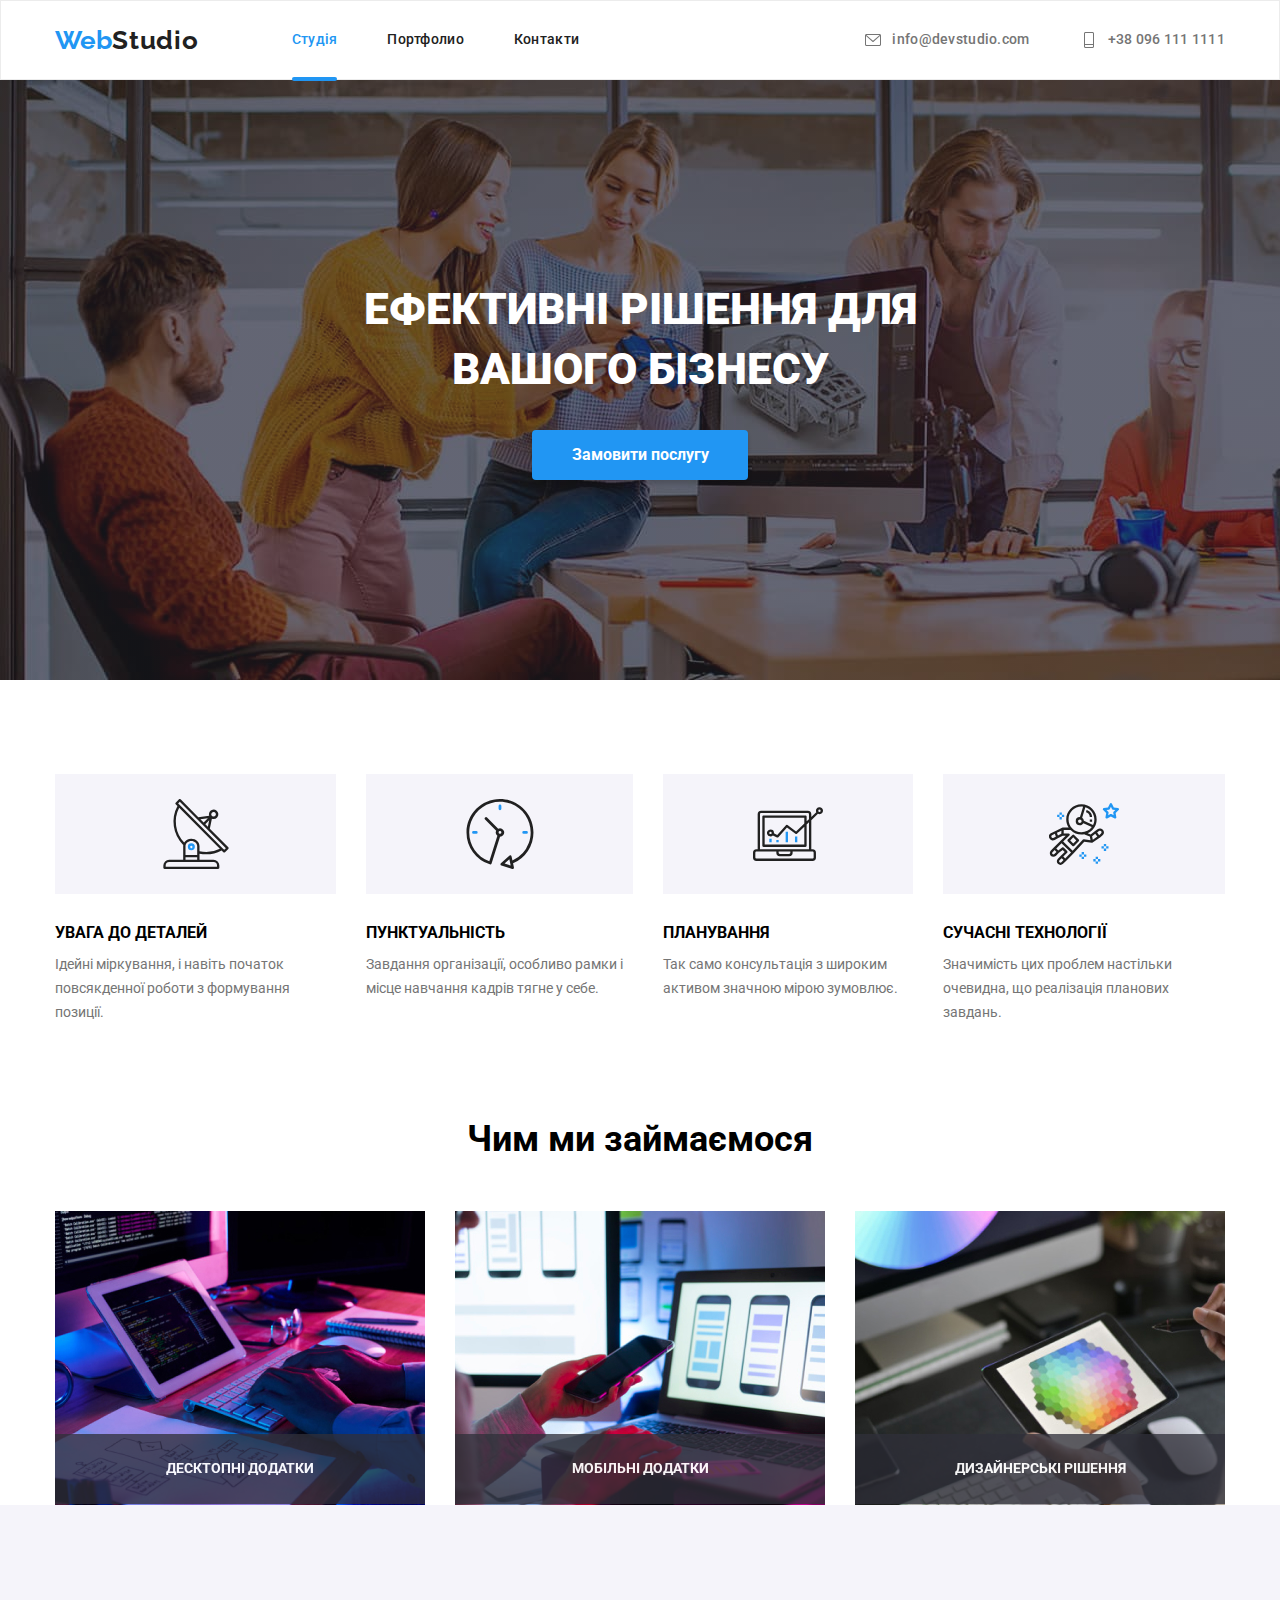
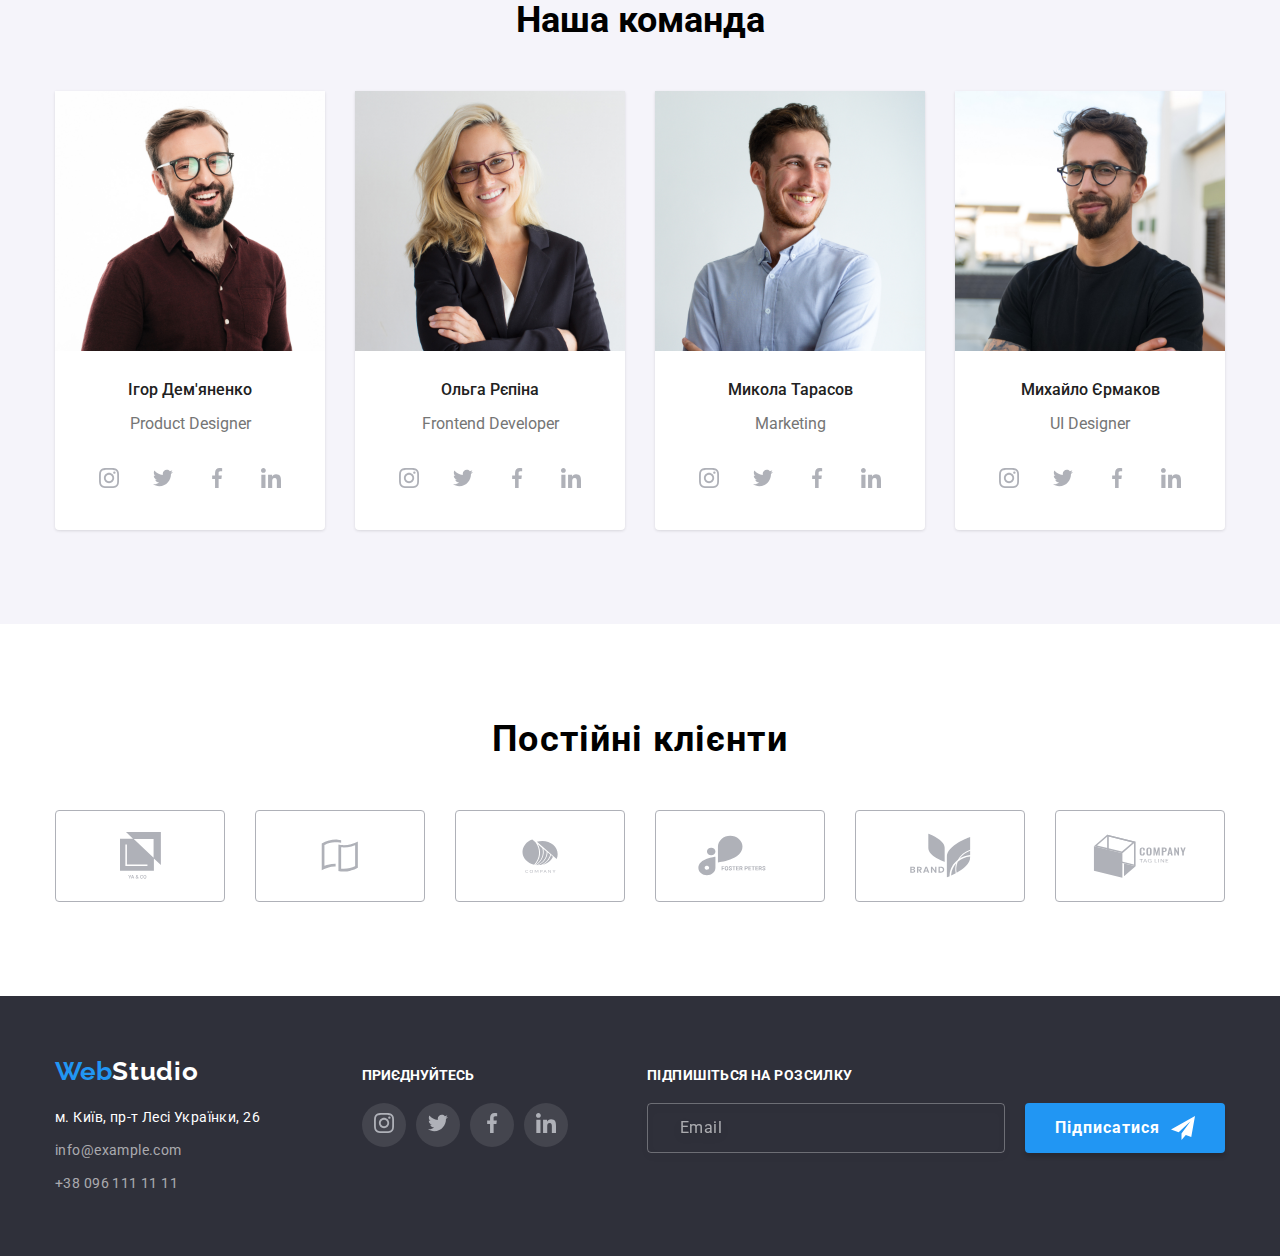
==== commit 5fe8b774: "Fixed" ====
--- a/index.html
+++ b/index.html
@@ -44,7 +44,7 @@
           <ul class="auth-nav list">
             <li class="item">
               <a href="mailto:info@devstudio.com" class="header__link__mail">
-                <svg class="tech__link" width="18" height="18">
+                <svg class="tech__link" width="18" height="16">
                   <use href="./images/symbol-defs.svg#icon-mailmin"></use></svg
                 >info@devstudio.com
               </a>
@@ -52,7 +52,7 @@
 
             <li class="item">
               <a href="tel:+380961111111" class="header__link__tel">
-                <svg class="tech__link" width="18" height="18">
+                <svg class="tech__link" width="18" height="16">
                   <use href=".//images/symbol-defs.svg#icon-telmin"></use></svg
                 >+38 096 111 1111
               </a>
@@ -648,7 +648,7 @@
 <div class="backdrop is-hidden" data-modal>
   <div class="modal">
     <button class="modal__close" data-modal-close>
-      <svg class="close__icon" width="11" height="11">
+      <svg class="close__icon" width="12" height="12">
         <use href="./images/symbol-defs.svg#icon-cross"></use>
       </svg>
     </button>
@@ -683,7 +683,7 @@
           name="tel"
           id="input__telmodmin"
         />
-        <svg class="field__icon" width="12" height="12">
+        <svg class="field__icon" width="13" height="13">
           <use href="./images/symbol-defs 2.svg#icon-tel-min"></use>
         </svg>
       </div>
@@ -699,7 +699,7 @@
           name="email"
           id="input__envelopemin"
         />
-        <svg class="field__icon" width="12" height="12">
+        <svg class="field__icon" width="15" height="12">
           <use href="./images/symbol-defs 2.svg#icon-mail-min"></use>
         </svg>
       </div>
--- a/css/main.min.css
+++ b/css/main.min.css
@@ -1,1644 +1 @@
-:root {
-  --background-color: #ffffff;
-  --secondary-background-color: #2f303a;
-  --primary-color: #212121;
-  --secondary-color: #2196f3;
-  --buttons-color: #f5f4fa;
-  --contacts-color: #757575;
-  --transition-duration: 250ms;
-  --transition-timing-function: cubic-bezier(0.4, 0, 0.2, 1);
-} /*! modern-normalize v1.1.0 | MIT License | https://github.com/sindresorhus/modern-normalize */
-*,
-::before,
-::after {
-  -webkit-box-sizing: border-box;
-  box-sizing: border-box;
-}
-html {
-  line-height: 1.15;
-  -webkit-text-size-adjust: 100%;
-  -moz-tab-size: 4;
-  -o-tab-size: 4;
-  tab-size: 4;
-}
-body {
-  margin: 0;
-  font-family: system-ui, -apple-system, "Segoe UI", Roboto, Helvetica, Arial,
-    sans-serif, "Apple Color Emoji", "Segoe UI Emoji";
-}
-hr {
-  height: 0;
-  color: inherit;
-}
-abbr[title] {
-  -webkit-text-decoration: underline dotted;
-  text-decoration: underline dotted;
-}
-b,
-strong {
-  font-weight: bolder;
-}
-code,
-kbd,
-samp,
-pre {
-  font-family: ui-monospace, SFMono-Regular, Consolas, "Liberation Mono", Menlo,
-    monospace;
-  font-size: 1em;
-}
-small {
-  font-size: 80%;
-}
-sub,
-sup {
-  font-size: 75%;
-  line-height: 0;
-  position: relative;
-  vertical-align: baseline;
-}
-sub {
-  bottom: -0.25em;
-}
-sup {
-  top: -0.5em;
-}
-table {
-  text-indent: 0;
-  border-color: inherit;
-}
-button,
-input,
-optgroup,
-select,
-textarea {
-  font-family: inherit;
-  font-size: 100%;
-  line-height: 1.15;
-  margin: 0;
-}
-button,
-select {
-  text-transform: none;
-}
-button,
-[type="button"],
-[type="reset"],
-[type="submit"] {
-  -webkit-appearance: button;
-}
-::-moz-focus-inner {
-  border-style: none;
-  padding: 0;
-}
-:-moz-focusring {
-  outline: 1px dotted ButtonText;
-}
-:-moz-ui-invalid {
-  box-shadow: none;
-}
-legend {
-  padding: 0;
-}
-progress {
-  vertical-align: baseline;
-}
-::-webkit-inner-spin-button,
-::-webkit-outer-spin-button {
-  height: auto;
-}
-[type="search"] {
-  -webkit-appearance: textfield;
-  outline-offset: -2px;
-}
-::-webkit-search-decoration {
-  -webkit-appearance: none;
-}
-::-webkit-file-upload-button {
-  -webkit-appearance: button;
-  font: inherit;
-}
-summary {
-  display: list-item;
-}
-html,
-body,
-div,
-span,
-applet,
-object,
-iframe,
-h1,
-h2,
-h3,
-h4,
-h5,
-h6,
-p,
-blockquote,
-pre,
-a,
-abbr,
-acronym,
-address,
-big,
-cite,
-code,
-html,
-body,
-div,
-span,
-applet,
-object,
-iframe,
-h1,
-h2,
-h3,
-h4,
-h5,
-h6,
-p,
-blockquote,
-pre,
-a,
-abbr,
-acronym,
-address,
-big,
-cite,
-code,
-del,
-dfn,
-em,
-img,
-ins,
-kbd,
-q,
-s,
-samp,
-small,
-strike,
-strong,
-sub,
-sup,
-tt,
-var,
-b,
-u,
-i,
-center,
-dl,
-dt,
-dd,
-ol,
-ul,
-li,
-fieldset,
-form,
-label,
-legend,
-table,
-caption,
-tbody,
-tfoot,
-thead,
-tr,
-th,
-td,
-article,
-aside,
-canvas,
-details,
-embed,
-figure,
-figcaption,
-footer,
-header,
-hgroup,
-menu,
-nav,
-output,
-ruby,
-section,
-summary,
-time,
-mark,
-audio,
-video {
-  margin: 0;
-  padding: 0;
-  border: 0;
-  font-size: 100%;
-  font: inherit;
-  vertical-align: baseline;
-}
-html {
-  -webkit-box-sizing: border-box;
-  box-sizing: border-box;
-  margin: 0;
-  padding: 0;
-  border: 0;
-  font-size: 100%;
-  font: inherit;
-  font-weight: normal;
-  vertical-align: baseline;
-}
-img {
-  display: block;
-  max-width: 100%;
-  height: auto;
-}
-*,
-*::before,
-*::after {
-  -webkit-box-sizing: inherit;
-  box-sizing: inherit;
-}
-body {
-  font-family: "Roboto", sans-serif;
-  font-size: 14px;
-  font-style: normal;
-  font-weight: 400;
-  line-height: 1.17;
-}
-button {
-  cursor: pointer;
-}
-ul {
-  list-style: none;
-  margin: 0;
-  padding: 0;
-}
-.header {
-  background-color: var(--background-color);
-  border: 1px solid #ececec;
-}
-.container {
-  max-width: 1200px;
-  width: 100%;
-  margin: 0 auto;
-  padding-left: 15px;
-  padding-right: 15px;
-}
-.nav-link {
-  font-weight: 500px;
-  letter-spacing: 2%;
-}
-.header .nav-link.current.studio:hover,
-.header .nav-link.current.studio:focus {
-  color: var(--secondary-color);
-}
-.header .nav-link:hover,
-.header .nav-link:focus {
-  color: var(--secondary-color);
-}
-.link-mail {
-  text-decoration: none;
-  color: var(--contacts-color);
-}
-.site {
-  display: -webkit-box;
-  display: -ms-flexbox;
-  display: flex;
-  -webkit-box-pack: center;
-  -ms-flex-pack: center;
-  justify-content: center;
-  -webkit-box-align: center;
-  -ms-flex-align: center;
-  align-items: center;
-}
-.site-logo {
-  font-family: "Raleway";
-  font-size: 26px;
-  font-weight: bold;
-  text-decoration: none;
-  padding-left: 0px;
-  padding-top: 0px;
-  margin-right: 93px;
-  padding-top: 0px;
-  padding-bottom: 0px;
-  color: var(--secondary-color);
-  -webkit-transition-duration: var(--transition-duration);
-  transition-duration: var(--transition-duration);
-  -webkit-transition-timing-function: var(--transition-timing-function);
-  transition-timing-function: var(--transition-timing-function);
-}
-.site-logo:hover {
-  color: var(--secondary-color);
-}
-.site-name {
-  font-family: "Raleway";
-  font-size: 26px;
-  font-weight: bold;
-  letter-spacing: 0.03em;
-  color: var(--primary-color);
-  -webkit-transition-duration: var(--transition-duration);
-  transition-duration: var(--transition-duration);
-  -webkit-transition-timing-function: var(--transition-timing-functio);
-  transition-timing-function: var(--transition-timing-functio);
-}
-.site-name:hover {
-  color: var(--secondary-color);
-}
-
-.nav-item .current {
-  position: relative;
-  text-decoration: none;
-  color: var(--primary-color);
-}
-.nav-item .current::after {
-  content: "";
-  display: block;
-  position: absolute;
-  left: 0;
-  top: 46px;
-  width: 100%;
-  height: 4px;
-  border-radius: 2px;
-  background-color: var(--secondary-color);
-}
-.nav-item .studio {
-  position: relative;
-  text-decoration: none;
-  color: var(--primary-color);
-}
-.nav-item .studio::after {
-  content: "";
-  position: absolute;
-  left: 0;
-  top: 46px;
-  display: block;
-  width: 100%;
-  height: 4px;
-  border-radius: 2px;
-  background-color: var(--secondary-color);
-}
-.nav-link {
-  font-size: 16px;
-  text-decoration: none;
-  letter-spacing: 6%;
-  color: var(--primary-color);
-}
-.nav .nav-link.studio {
-  color: #2196f3;
-}
-.nav.list {
-  display: -webkit-box;
-  display: -ms-flexbox;
-  display: flex;
-  width: 16px;
-  line-height: 1.14;
-  letter-spacing: 0.02em;
-  font-weight: 500;
-  -webkit-transition-duration: var(--transition-duration);
-  transition-duration: var(--transition-duration);
-  -webkit-transition-timing-function: var(--transition-timing-function);
-  transition-timing-function: var(--transition-timing-function);
-}
-.nav .list:not(first-child) {
-  color: var(--secondary-color);
-}
-.nav .nav-item {
-  margin-right: 50px;
-}
-.site-nav .item:last-child {
-  margin-right: 0;
-}
-.studio .link {
-  color: var(--secondary-color);
-}
-.portfolio {
-  color: var(--primary-color);
-}
-.auth-nav.list {
-  display: -webkit-box;
-  display: -ms-flexbox;
-  display: flex;
-  margin-left: auto;
-  font-weight: 500;
-  font-size: 100%;
-  line-height: 1.14;
-  letter-spacing: 0.02em;
-}
-.auth-nav .mail {
-  margin-right: 0px;
-  margin-left: 0px;
-}
-.a.link {
-  padding-top: 32px;
-  padding-bottom: 32px;
-}
-.auth-nav .tel {
-  margin-right: 0px;
-  margin-left: 50px;
-}
-.header__link__mail,
-.header__link__tel {
-  font-size: 16px;
-  display: -webkit-box;
-  display: -ms-flexbox;
-  display: flex;
-  -webkit-box-pack: center;
-  -ms-flex-pack: center;
-  justify-content: center;
-  -webkit-box-align: center;
-  -ms-flex-align: center;
-  align-items: center;
-  padding-top: 31px;
-  padding-bottom: 31px;
-  gap: 10px;
-  text-decoration: none;
-  color: var(--contacts-color);
-}
-.item .auth-nav {
-  padding-top: 31px;
-  padding-bottom: 31px;
-  display: -webkit-box;
-  display: -ms-flexbox;
-  display: flex;
-  -webkit-box-pack: center;
-  -ms-flex-pack: center;
-  justify-content: center;
-}
-.auth-nav .item + .item {
-  margin-left: 50px;
-  padding-top: 0px;
-  padding-bottom: 0px;
-}
-.header__link__mail:focus,
-.header__link__mail:hover {
-  color: var(--secondary-color);
-}
-.header__link__tel:focus,
-.header__link__tel:hover {
-  color: var(--secondary-color);
-}
-.tech__link {
-  fill: currentColor;
-}
-.hero {
-  max-width: 1600px;
-  height: 600px;
-  margin: 0 auto;
-  background-size: contain;
-  padding-top: 0px;
-  padding-bottom: 94px;
-  background-image: -webkit-gradient(
-      linear,
-      left top,
-      left bottom,
-      from(rgba(47, 48, 58, 0.4)),
-      to(rgba(47, 48, 58, 0.4))
-    ),
-    url(../images/шапка.jpg);
-  background-image: linear-gradient(
-      rgba(47, 48, 58, 0.4),
-      rgba(47, 48, 58, 0.4)
-    ),
-    url(../images/шапка.jpg);
-  background-repeat: no-repeat;
-  background-size: cover;
-  background-color: var(--primary-color);
-}
-.hero__box {
-  padding-top: 200px;
-  text-align: center;
-  max-width: 696px;
-  margin: auto;
-}
-.hero__text {
-  padding: 0px 0px;
-  margin-bottom: 30px;
-  text-transform: uppercase;
-  font-weight: 900;
-  font-size: 44px;
-  line-height: 1.36;
-  letter-spacing: 6%;
-  color: var(--background-color);
-}
-.button__one {
-  width: 216px;
-  height: 50px;
-  border-radius: 4px;
-  margin-top: 0px;
-  margin-bottom: 0px;
-  padding: 10px 32px;
-  text-align: center;
-  border: rgba(0, 0, 0, 0);
-  text-decoration: none;
-  font-weight: 700px;
-  font-size: 16px;
-  line-height: 1.9;
-  text-align: center;
-  letter-spacing: 6%;
-  color: var(--background-color);
-  background-color: var(--secondary-color);
-  -webkit-box-shadow: 0px 4px 4px rgba(0, 0, 0, 0.15);
-  box-shadow: 0px 4px 4px rgba(0, 0, 0, 0.15);
-  -webkit-transition-duration: var(--transition-duration);
-  transition-duration: var(--transition-duration);
-  -webkit-transition-timing-function: var(--transition-timing-function);
-  transition-timing-function: var(--transition-timing-function);
-}
-.button__box {
-  display: -webkit-box;
-  display: -ms-flexbox;
-  display: flex;
-  -webkit-box-pack: center;
-  -ms-flex-pack: center;
-  justify-content: center;
-  cursor: pointer;
-  margin-bottom: 50px;
-  gap: 8px;
-}
-.button {
-  margin-bottom: 0px;
-}
-.button__item {
-  font-family: "Roboto";
-  font-weight: 500;
-  font-size: 16px;
-  cursor: pointer;
-  min-height: 38px;
-  padding: 6px 22px;
-  border-radius: 4px;
-  background: var(--buttons-color);
-  border: rgba(0, 0, 0, 0);
-  -webkit-transition-duration: var(--transition-duration);
-  transition-duration: var(--transition-duration);
-  -webkit-transition-timing-function: var(--transition-timing-function);
-  transition-timing-function: var(--transition-timing-function);
-}
-.button__item:hover,
-.button__item:focus {
-  -webkit-box-shadow: 0px 1px 1px rgba(0, 0, 0, 0.12),
-    0px 4px 4px rgba(0, 0, 0, 0.06), 1px 4px 6px rgba(0, 0, 0, 0.16);
-  box-shadow: 0px 1px 1px rgba(0, 0, 0, 0.12), 0px 4px 4px rgba(0, 0, 0, 0.06),
-    1px 4px 6px rgba(0, 0, 0, 0.16);
-  cursor: pointer;
-  -webkit-transition-property: var(--background-color);
-  transition-property: var(--background-color);
-  background-color: var(--secondary-color);
-  border-radius: 4px;
-  color: var(--background-color);
-}
-.blue .button__item:hover {
-  border: 1px solid var(--secondary-color);
-  border-radius: 4px;
-}
-.blue {
-  background: var(--secondary-color);
-  -webkit-box-shadow: 0px 2px 2px 0px rgba(0, 0, 0, 0.12);
-  box-shadow: 0px 2px 2px 0px rgba(0, 0, 0, 0.12);
-  -webkit-box-shadow: 0px 1px 2px 0px rgba(0, 0, 0, 0.08);
-  box-shadow: 0px 1px 2px 0px rgba(0, 0, 0, 0.08);
-  -webkit-box-shadow: 0px 3px 1px 0px rgba(0, 0, 0, 0.1);
-  box-shadow: 0px 3px 1px 0px rgba(0, 0, 0, 0.1);
-  font-family: "Roboto";
-  font-style: normal;
-  font-weight: 500;
-  font-size: 16px;
-  line-height: 26px;
-  text-align: center;
-  letter-spacing: 0.03em;
-  line-height: 1.62;
-  color: var(--background-color);
-  cursor: pointer;
-  -webkit-transition-duration: var(--transition-duration);
-  transition-duration: var(--transition-duration);
-  -webkit-transition-timing-function: var(--transition-timing-function);
-  transition-timing-function: var(--transition-timing-function);
-}
-.blue:hover,
-.blue:focus {
-  border-radius: 4px;
-  color: var(--background-color);
-}
-.Benefits {
-  padding-top: 94px;
-  padding-bottom: 94px;
-}
-.Benefits__item {
-  display: -webkit-box;
-  display: -ms-flexbox;
-  display: flex;
-  -webkit-box-pack: center;
-  -ms-flex-pack: center;
-  justify-content: center;
-  gap: 30px;
-}
-.Benefits__list::before {
-  display: block;
-  content: "";
-  height: 120px;
-  background: var(--buttons-color);
-  background-image: url(../images/attentionmin.svg);
-  background-repeat: no-repeat;
-  background-position: center;
-  margin-bottom: 30px;
-}
-.Benefits__list:nth-child(2)::before {
-  background-image: url(../images/oclockmin.svg);
-}
-.Benefits__list:nth-child(3)::before {
-  background-image: url(../images/planningmin.svg);
-}
-.Benefits__list:nth-child(4)::before {
-  background-image: url(../images/technologymin.svg);
-}
-.Benefits__title {
-  font-weight: bold;
-  line-height: 1.14;
-  font-size: 16px;
-  margin-bottom: 10px;
-}
-.Benefits__text {
-  font-size: 14px;
-  line-height: 1.72;
-  color: var(--contacts-color);
-}
-.works__title {
-  font-weight: bold;
-  font-size: 36px;
-  line-height: 1.17;
-  margin-top: 0px;
-  margin-bottom: 0px;
-  text-align: center;
-  margin-bottom: 50px;
-}
-.works__item {
-  display: -webkit-box;
-  display: -ms-flexbox;
-  display: flex;
-  -webkit-box-pack: center;
-  -ms-flex-pack: center;
-  justify-content: center;
-  gap: 30px;
-  width: 1170px;
-  padding-left: 0px;
-  padding-right: 0px;
-}
-.works__images {
-  display: -webkit-box;
-  display: -ms-flexbox;
-  display: flex;
-}
-.works__text {
-  display: -webkit-box;
-  display: -ms-flexbox;
-  display: flex;
-  -webkit-box-pack: center;
-  -ms-flex-pack: center;
-  justify-content: center;
-  width: 370px;
-  height: 70px;
-  font-weight: 700px;
-  letter-spacing: 3%;
-  text-transform: uppercase;
-  color: #fff;
-  -webkit-box-align: center;
-  -ms-flex-align: center;
-  align-items: center;
-  position: absolute;
-  -webkit-transform: translate(0, 223px);
-  transform: translate(0, 223px);
-  background: rgba(47, 48, 58, 0.8);
-  opacity: 0.95;
-  z-index: 1;
-}
-.section-team {
-  padding-top: 94px;
-  padding-bottom: 94px;
-  background-color: var(--buttons-color);
-}
-.cards {
-  background-color: #fff;
-  -webkit-box-shadow: 0px 2px 1px 0px rgba(0, 0, 0, 0.2);
-  box-shadow: 0px 2px 1px 0px rgba(0, 0, 0, 0.2);
-  -webkit-box-shadow: 0px 1px 1px 0px rgba(0, 0, 0, 0.14);
-  box-shadow: 0px 1px 1px 0px rgba(0, 0, 0, 0.14);
-  -webkit-box-shadow: 0px 1px 3px 0px rgba(0, 0, 0, 0.12);
-  box-shadow: 0px 1px 3px 0px rgba(0, 0, 0, 0.12);
-  border-radius: 0px 0px 4px 4px;
-  -webkit-transition-duration: var(--transition-duration);
-  transition-duration: var(--transition-duration);
-  -webkit-transition-timing-function: var(--transition-timing-function);
-  transition-timing-function: var(--transition-timing-function);
-}
-.list-item {
-  display: -webkit-box;
-  display: -ms-flexbox;
-  display: flex;
-  -webkit-box-pack: center;
-  -ms-flex-pack: center;
-  justify-content: center;
-  gap: 30px;
-  width: 1170px;
-  padding-left: 0px;
-  padding-right: 0px;
-}
-.name {
-  font-weight: 500;
-  font-size: 16px;
-  line-height: 1.17;
-  margin-top: 30px;
-  text-align: center;
-  color: var(--primary-color);
-}
-.text-job {
-  font-size: 16px;
-  line-height: 1.9;
-  font-style: normal;
-  margin-top: 10px;
-  text-align: center;
-  margin-bottom: 16px;
-  color: var(--contacts-color);
-}
-.social {
-  display: -webkit-box;
-  display: -ms-flexbox;
-  display: flex;
-  -webkit-box-pack: space-evenly;
-  -ms-flex-pack: space-evenly;
-  justify-content: space-evenly;
-  -ms-flex-line-pack: center;
-  align-content: center;
-  -webkit-box-align: baseline;
-  -ms-flex-align: baseline;
-  align-items: baseline;
-  gap: 10px;
-  margin-bottom: 30px;
-  margin-right: 32px;
-  margin-left: 32px;
-  color: #afb1b8;
-}
-.social__link {
-  display: -webkit-box;
-  display: -ms-flexbox;
-  display: flex;
-  -webkit-box-pack: center;
-  -ms-flex-pack: center;
-  justify-content: center;
-  -webkit-box-align: center;
-  -ms-flex-align: center;
-  align-items: center;
-  border-radius: 50%;
-  width: 44px;
-  height: 44px;
-  background-color: rgba(255, 255, 255, 0.1);
-  -webkit-transition-property: background-color;
-  transition-property: background-color;
-  -webkit-transition-duration: var(--transition-duration);
-  transition-duration: var(--transition-duration);
-  -webkit-transition-timing-function: var(--transition-timing-function);
-  transition-timing-function: var(--transition-timing-function);
-}
-.social__link:hover,
-.social__link:focus {
-  background-color: var(--secondary-color);
-}
-.social__icon {
-  display: -webkit-box;
-  display: -ms-flexbox;
-  display: flex;
-  -webkit-box-pack: center;
-  -ms-flex-pack: center;
-  justify-content: center;
-  -webkit-box-align: center;
-  -ms-flex-align: center;
-  align-items: center;
-  fill: currentColor;
-  width: 20px;
-  height: 20px;
-  background-position: 50%;
-  fill: #afb1b8;
-  -webkit-transition-property: fill;
-  transition-property: fill;
-  -webkit-transition-duration: var(--transition-duration);
-  transition-duration: var(--transition-duration);
-  -webkit-transition-timing-function: var(--transition-timing-function);
-  transition-timing-function: var(--transition-timing-function);
-}
-.social__link:hover .social__icon,
-.social__link:focus .social__icon {
-  fill: var(--background-color);
-}
-.section-clients {
-  padding-top: 94px;
-  padding-bottom: 94px;
-}
-.section-clients__title {
-  font-family: Roboto;
-  font-size: 36px;
-  font-weight: 700;
-  line-height: 42px;
-  letter-spacing: 0.03em;
-  text-align: center;
-  margin-bottom: 50px;
-}
-.clients {
-  display: -webkit-box;
-  display: -ms-flexbox;
-  display: flex;
-  -webkit-box-pack: center;
-  -ms-flex-pack: center;
-  justify-content: center;
-}
-.clients__box {
-  display: -webkit-box;
-  display: -ms-flexbox;
-  display: flex;
-  -webkit-box-pack: center;
-  -ms-flex-pack: center;
-  justify-content: center;
-  gap: 30px;
-}
-.clients__cards {
-  width: 170px;
-  height: 92px;
-}
-.clients__item {
-  display: -webkit-box;
-  display: -ms-flexbox;
-  display: flex;
-  -webkit-box-align: center;
-  -ms-flex-align: center;
-  align-items: center;
-  -webkit-box-pack: center;
-  -ms-flex-pack: center;
-  justify-content: center;
-  border-radius: 4px;
-  width: 100%;
-  height: 100%;
-  color: #afb1b8;
-  border: 1px solid #afb1b8;
-  -webkit-transition: color 250ms cubic-bezier(0.4, 0, 0.2, 1);
-  transition: color 250ms cubic-bezier(0.4, 0, 0.2, 1);
-}
-.clients__item:hover,
-.clients__item:focus {
-  color: var(--secondary-color);
-  border: 1px solid var(--secondary-color);
-}
-.clients__label {
-  fill: currentColor;
-}
-.footer {
-  padding-top: 60px;
-  padding-bottom: 60px;
-  background-color: var(--secondary-background-color);
-}
-.container-wrap {
-  display: -webkit-box;
-  display: -ms-flexbox;
-  display: flex;
-  -webkit-box-align: baseline;
-  -ms-flex-align: baseline;
-  align-items: baseline;
-}
-.accent-footer:focus,
-.accent-footer:hover {
-  color: var(--secondary-color);
-}
-.accent-footer {
-  font-family: "Raleway";
-  font-size: 26px;
-  font-weight: bold;
-  line-height: 0px;
-  letter-spacing: 0.03em;
-  text-align: left;
-  color: var(--background-color);
-  -webkit-transition-duration: var(--transition-duration);
-  transition-duration: var(--transition-duration);
-  -webkit-transition-timing-function: var(--transition-timing-function);
-  transition-timing-function: var(--transition-timing-function);
-}
-.address-map {
-  display: inline-block;
-  margin-top: 20px;
-  font-style: normal;
-  font-weight: 400;
-  font-size: 14px;
-  line-height: 1.71;
-  letter-spacing: 0.03em;
-  text-decoration: none;
-  color: var(--background-color);
-  -webkit-transition-duration: var(--transition-duration);
-  transition-duration: var(--transition-duration);
-  -webkit-transition-timing-function: var(--transition-timing-function);
-  transition-timing-function: var(--transition-timing-function);
-}
-.address-map:focus,
-.address-map:hover {
-  color: var(--secondary-color);
-}
-.address-mail {
-  display: inline-block;
-  margin-top: 9px;
-  font-style: normal;
-  font-weight: 400;
-  font-size: 14px;
-  line-height: 1.71;
-  text-decoration: none;
-  letter-spacing: 0.03em;
-  color: rgba(255, 255, 255, 0.6);
-  -webkit-transition-duration: var(--transition-duration);
-  transition-duration: var(--transition-duration);
-  -webkit-transition-timing-function: var(--transition-timing-function);
-  transition-timing-function: var(--transition-timing-function);
-}
-.address-mail:focus,
-.address-mail:hover {
-  color: var(--secondary-color);
-}
-.address-tel {
-  font-style: normal;
-  font-size: 14px;
-  line-height: 1.71;
-  text-decoration: none;
-  letter-spacing: 0.03em;
-  display: inline-block;
-  margin-top: 9px;
-  color: rgba(255, 255, 255, 0.6);
-}
-.address-tel:focus,
-.address-tel:hover {
-  color: var(--secondary-color);
-}
-.join {
-  margin-left: 70px;
-}
-.join__title {
-  font-weight: 700;
-  margin-bottom: 20px;
-  color: var(--background-color);
-}
-.join__list {
-  display: -webkit-box;
-  display: -ms-flexbox;
-  display: flex;
-  -webkit-box-pack: space-evenly;
-  -ms-flex-pack: space-evenly;
-  justify-content: space-evenly;
-  -ms-flex-line-pack: center;
-  align-content: center;
-  -webkit-box-align: baseline;
-  -ms-flex-align: baseline;
-  align-items: baseline;
-  gap: 10px;
-  margin: 0;
-}
-.join__icon {
-  fill: #afb1b8;
-  -webkit-transition-duration: var(--transition-duration);
-  transition-duration: var(--transition-duration);
-  -webkit-transition-timing-function: var(--transition-timing-function);
-  transition-timing-function: var(--transition-timing-function);
-}
-.join__item:hover .join__icon {
-  fill: #fff;
-}
-.join__item {
-  display: -webkit-box;
-  display: -ms-flexbox;
-  display: flex;
-  -webkit-box-pack: center;
-  -ms-flex-pack: center;
-  justify-content: center;
-  -webkit-box-align: center;
-  -ms-flex-align: center;
-  align-items: center;
-  border-radius: 50%;
-  width: 44px;
-  height: 44px;
-  background: rgba(255, 255, 255, 0.1);
-  -webkit-transition-duration: var(--transition-duration);
-  transition-duration: var(--transition-duration);
-  -webkit-transition-timing-function: var(--transition-timing-function);
-  transition-timing-function: var(--transition-timing-function);
-}
-.join__item:hover {
-  background-color: var(--secondary-color);
-}
-.join__icon {
-  color: var(--background-color);
-}
-.signature {
-  margin-left: auto;
-  font-weight: 700;
-  font-size: 14px;
-  letter-spacing: 0.03em;
-  color: #fff;
-}
-.signature__title {
-  display: inline-block;
-  padding-bottom: 20px;
-}
-.field {
-  display: -webkit-box;
-  display: -ms-flexbox;
-  display: flex;
-}
-.field__input {
-  width: 358px;
-  border: 1px solid rgba(255, 255, 255, 0.3);
-  -webkit-filter: drop-shadow(0px 4px 4px rgba(0, 0, 0, 0.15));
-  filter: drop-shadow(0px 4px 4px rgba(0, 0, 0, 0.15));
-  border-radius: 4px;
-  background-color: rgba(0, 0, 0, 0);
-}
-.field__input::-webkit-input-placeholder {
-  font-family: "Roboto";
-  font-style: normal;
-  font-weight: 400;
-  font-size: 16px;
-  line-height: 20px;
-  display: -webkit-box;
-  display: flex;
-  -webkit-box-align: center;
-  align-items: center;
-  letter-spacing: 0.03em;
-  color: rgba(255, 255, 255, 0.6);
-}
-.field__input::-moz-placeholder {
-  font-family: "Roboto";
-  font-style: normal;
-  font-weight: 400;
-  font-size: 16px;
-  line-height: 20px;
-  display: flex;
-  align-items: center;
-  letter-spacing: 0.03em;
-  color: rgba(255, 255, 255, 0.6);
-}
-.field__input:-ms-input-placeholder {
-  font-family: "Roboto";
-  font-style: normal;
-  font-weight: 400;
-  font-size: 16px;
-  line-height: 20px;
-  display: -ms-flexbox;
-  display: flex;
-  -ms-flex-align: center;
-  align-items: center;
-  letter-spacing: 0.03em;
-  color: rgba(255, 255, 255, 0.6);
-}
-.field__input::-ms-input-placeholder {
-  font-family: "Roboto";
-  font-style: normal;
-  font-weight: 400;
-  font-size: 16px;
-  line-height: 20px;
-  display: -ms-flexbox;
-  display: flex;
-  -ms-flex-align: center;
-  align-items: center;
-  letter-spacing: 0.03em;
-  color: rgba(255, 255, 255, 0.6);
-}
-.field__input::placeholder {
-  font-family: "Roboto";
-  font-style: normal;
-  font-weight: 400;
-  font-size: 16px;
-  line-height: 20px;
-  display: -webkit-box;
-  display: -ms-flexbox;
-  display: flex;
-  -webkit-box-align: center;
-  -ms-flex-align: center;
-  align-items: center;
-  letter-spacing: 0.03em;
-  color: rgba(255, 255, 255, 0.6);
-}
-.button-field {
-  width: 200px;
-  height: 50px;
-  margin-left: 20px;
-  padding: 10px 28px;
-  -webkit-box-pack: justify;
-  -ms-flex-pack: justify;
-  justify-content: space-between;
-  font-weight: 700;
-  font-size: 16px;
-  line-height: 1.87;
-  display: -webkit-box;
-  display: -ms-flexbox;
-  display: flex;
-  -webkit-box-align: center;
-  -ms-flex-align: center;
-  align-items: center;
-  text-align: center;
-  letter-spacing: 0.06em;
-  color: #fff;
-  background: #2196f3;
-  -webkit-box-shadow: 0px 4px 4px rgba(0, 0, 0, 0.15);
-  box-shadow: 0px 4px 4px rgba(0, 0, 0, 0.15);
-  border-radius: 4px;
-  border-color: rgba(0, 0, 0, 0);
-}
-.button-field__twitter {
-  fill: currentColor;
-}
-.backdrop {
-  position: fixed;
-  top: 0;
-  left: 0;
-  width: 100%;
-  height: 100vh;
-  visibility: visible;
-  background-color: rgba(0, 0, 0, 0.2);
-  opacity: 1;
-  -webkit-transition: opacity 250ms cubic-bezier(0.4, 0, 0.2, 1);
-  transition: opacity 250ms cubic-bezier(0.4, 0, 0.2, 1);
-}
-.backdrop.is-hidden {
-  visibility: hidden;
-  opacity: 0;
-  pointer-events: none;
-}
-.backdrop.is-hidden.modal {
-  -webkit-transform: translate(-50%, -50%) scale(0.9);
-  transform: translate(-50%, -50%) scale(0.9);
-}
-.modal {
-  position: absolute;
-  padding: 40px;
-  min-width: 528px;
-  height: 581px;
-  top: 50%;
-  left: 50%;
-  border-radius: 4px;
-  background: var(--background-color);
-  -webkit-box-shadow: 0px 1px 3px rgba(0, 0, 0, 0.12),
-    0px 1px 1px rgba(0, 0, 0, 0.14), 0px 2px 1px rgba(0, 0, 0, 0.2);
-  box-shadow: 0px 1px 3px rgba(0, 0, 0, 0.12), 0px 1px 1px rgba(0, 0, 0, 0.14),
-    0px 2px 1px rgba(0, 0, 0, 0.2);
-  -webkit-transform: translate(-50%, -50%);
-  transform: translate(-50%, -50%);
-  -webkit-transition-duration: var(--transition-duration);
-  transition-duration: var(--transition-duration);
-  -webkit-transition-timing-function: var(--transition-timing-function);
-  transition-timing-function: var(--transition-timing-function);
-}
-.modal__close {
-  position: absolute;
-  width: 30px;
-  height: 30px;
-  display: -webkit-box;
-  display: -ms-flexbox;
-  display: flex;
-  -webkit-box-pack: center;
-  -ms-flex-pack: center;
-  justify-content: center;
-  -webkit-box-align: center;
-  -ms-flex-align: center;
-  align-items: center;
-  top: 8px;
-  right: 8px;
-  padding: 0;
-  cursor: pointer;
-  border: 1px solid rgba(0, 0, 0, 0.1);
-  border-radius: 50%;
-  background-color: rgba(0, 0, 0, 0);
-}
-.modal__close:hover {
-  border-color: var(--secondary-color);
-  color: var(--secondary-color);
-}
-.modal__close:hover .close__icon {
-  fill: currentColor;
-}
-.form__title {
-  font-weight: 700;
-  font-size: 20px;
-  line-height: 1.15;
-  text-align: center;
-  letter-spacing: 0.03em;
-  color: var(--primery-text-color);
-}
-.label {
-  display: block;
-  padding-top: 10px;
-  padding-bottom: 2px;
-}
-.label__text {
-  font-size: 12px;
-  line-height: 1.6;
-  letter-spacing: 0.01em;
-  color: #757575;
-}
-.field {
-  position: relative;
-}
-.field__icon {
-  position: absolute;
-  left: 12px;
-  top: 50%;
-  -webkit-transform: translateY(-50%);
-  transform: translateY(-50%);
-}
-.field__input:hover,
-.field__input:focus {
-  border-color: var(--secondary-color);
-}
-.field__input:hover + .field__icon,
-.field__input:focus + .field__icon {
-  fill: var(--secondary-color);
-}
-.input {
-  width: 100%;
-  border: 1px solid rgba(33, 33, 33, 0.2);
-  border-radius: 4px;
-  outline: rgba(0, 0, 0, 0);
-  -webkit-transition: fill var(--transition-duration)
-    var(--transition-timing-function);
-  transition: fill var(--transition-duration) var(--transition-timing-function);
-}
-.input:focus {
-  border-color: var(--secondary-color);
-}
-.field__input {
-  padding: 11px 15px 11px 32px;
-}
-.field__input:focus {
-  border-color: var(--secondary-color);
-}
-.message {
-  padding: 12px 16px;
-  height: 120px;
-  resize: none;
-  margin-bottom: 20px;
-}
-.message::-webkit-input-placeholder {
-  font-size: 12px;
-  line-height: 1.16;
-  letter-spacing: 0.01em;
-  color: rgba(117, 117, 117, 0.5);
-}
-.message::-moz-placeholder {
-  font-size: 12px;
-  line-height: 1.16;
-  letter-spacing: 0.01em;
-  color: rgba(117, 117, 117, 0.5);
-}
-.message:-ms-input-placeholder {
-  font-size: 12px;
-  line-height: 1.16;
-  letter-spacing: 0.01em;
-  color: rgba(117, 117, 117, 0.5);
-}
-.message::-ms-input-placeholder {
-  font-size: 12px;
-  line-height: 1.16;
-  letter-spacing: 0.01em;
-  color: rgba(117, 117, 117, 0.5);
-}
-.message::placeholder {
-  font-size: 12px;
-  line-height: 1.16;
-  letter-spacing: 0.01em;
-  color: rgba(117, 117, 117, 0.5);
-}
-.checkbox-label {
-  display: -webkit-box;
-  display: -ms-flexbox;
-  display: flex;
-  -webkit-box-align: center;
-  -ms-flex-align: center;
-  align-items: center;
-  margin-bottom: 30px;
-  margin-left: 13px;
-}
-.checkbox {
-  position: absolute;
-  -webkit-appearance: none;
-  -moz-appearance: none;
-  appearance: none;
-}
-.checkbox:checked + .checkbox__icon {
-  border: 2px solid var(--secondary-color);
-  background-color: var(--secondary-color);
-  background-image: url("../images/v.svg");
-  background-size: contain;
-  background-repeat: no-repeat;
-  background-position: center;
-}
-.privacy__wrapp {
-  display: -webkit-box;
-  display: -ms-flexbox;
-  display: flex;
-  -webkit-box-align: center;
-  -ms-flex-align: center;
-  align-items: center;
-  -webkit-box-pack: center;
-  -ms-flex-pack: center;
-  justify-content: center;
-  width: 15px;
-  height: 14px;
-  border: 1px solid;
-  border-radius: 2px;
-}
-.checkbox__icon {
-  display: inline-block;
-  width: 16px;
-  border: 2px solid var(--primary-color);
-  height: 15px;
-  border-radius: 4px;
-  cursor: pointer;
-}
-.privacy__text {
-  margin-left: 8px;
-  font-size: 14px;
-  cursor: pointer;
-  line-height: 1.71;
-  letter-spacing: 0.03em;
-  color: #757575;
-}
-.privacy__link {
-  color: var(--secondary-color);
-}
-.button-block {
-  display: -webkit-box;
-  display: -ms-flexbox;
-  display: flex;
-  -webkit-box-pack: center;
-  -ms-flex-pack: center;
-  justify-content: center;
-  height: 50px;
-}
-.button-modal {
-  display: -webkit-box;
-  display: -ms-flexbox;
-  display: flex;
-  -webkit-box-pack: center;
-  -ms-flex-pack: center;
-  justify-content: center;
-  -webkit-box-align: center;
-  -ms-flex-align: center;
-  align-items: center;
-  min-width: 200px;
-  height: 50px;
-  border-radius: 4px;
-  border: rgba(0, 0, 0, 0);
-  background: var(--secondary-color);
-  -webkit-box-shadow: 0px 4px 4px rgba(0, 0, 0, 0.15);
-  box-shadow: 0px 4px 4px rgba(0, 0, 0, 0.15);
-  margin-top: 0;
-  margin-bottom: 0;
-  padding: 10px 52px;
-  text-align: center;
-  font-weight: 700;
-  line-height: 1.88;
-  letter-spacing: 0.06em;
-  color: #fff;
-  cursor: pointer;
-}
-.section {
-  padding-top: 94px;
-  padding-bottom: 94px;
-}
-.section_title {
-  display: -webkit-box;
-  display: -ms-flexbox;
-  display: flex;
-  -ms-flex-wrap: wrap;
-  flex-wrap: wrap;
-  gap: 30px;
-}
-.section__title__card {
-  -ms-flex-preferred-size: calc((100% - 60px) / 3);
-  flex-basis: calc((100% - 60px) / 3);
-  -webkit-transition-duration: var(--transition-duration);
-  transition-duration: var(--transition-duration);
-  -webkit-transition-timing-function: var(--transition-timing-function);
-  transition-timing-function: var(--transition-timing-function);
-}
-.section__title__card:hover {
-  -webkit-box-shadow: 0px 1px 1px rgba(0, 0, 0, 0.12),
-    0px 4px 4px rgba(0, 0, 0, 0.06), 1px 4px 6px rgba(0, 0, 0, 0.16);
-  box-shadow: 0px 1px 1px rgba(0, 0, 0, 0.12), 0px 4px 4px rgba(0, 0, 0, 0.06),
-    1px 4px 6px rgba(0, 0, 0, 0.16);
-  cursor: pointer;
-}
-.section__title__card:hover .text__overlay {
-  -webkit-transform: translateY(0);
-  transform: translateY(0);
-}
-.nav-link {
-  font-size: 16px;
-  text-decoration: none;
-  letter-spacing: 6%;
-  color: var(--primary-color);
-}
-.nav-link:focus .text__overlay {
-  -webkit-transform: translateY(0);
-  transform: translateY(0);
-}
-.product {
-  position: relative;
-  overflow: hidden;
-}
-.product__paragraf {
-  position: absolute;
-  width: 100%;
-  height: 100%;
-  bottom: 0;
-  padding: 63px 24px;
-  font-family: "Roboto";
-  font-style: normal;
-  font-weight: 400;
-  font-size: 18px;
-  line-height: 1.56;
-  letter-spacing: 0.03em;
-  color: var(--background-color);
-  letter-spacing: 0.03em;
-  color: var(--background-color);
-  -webkit-transform: translateY(100%);
-  transform: translateY(100%);
-  background-color: rgba(33, 150, 243, 0.9);
-  -webkit-transition-duration: var(--transition-duration);
-  transition-duration: var(--transition-duration);
-  -webkit-transition-timing-function: var(--transition-timing-function);
-  transition-timing-function: var(--transition-timing-function);
-}
-.section__title__card:hover .product__paragraf {
-  -webkit-transform: translateY(0);
-  transform: translateY(0);
-}
-.description {
-  display: block;
-  outline: 1px solid #eee;
-  text-align: left;
-  padding-top: 20px;
-  padding-left: 24px;
-  padding-right: 24px;
-  padding-bottom: 20px;
-}
-.description__title {
-  font-weight: 700px;
-  font-size: 18px;
-  line-height: 2;
-  letter-spacing: 0.06em;
-  margin-top: 0px;
-  padding-bottom: 4px;
-  -webkit-transition-duration: var(--transition-duration);
-  transition-duration: var(--transition-duration);
-  -webkit-transition-timing-function: var(--transition-timing-function);
-  transition-timing-function: var(--transition-timing-function);
-}
-.description__label {
-  font-weight: normal;
-  font-size: 16px;
-  line-height: 1.88;
-  margin-bottom: 0;
-  margin-top: 0;
-  color: var(--contacts-color);
-  -webkit-transition-duration: var(--transition-duration);
-  transition-duration: var(--transition-duration);
-  -webkit-transition-timing-function: var(--transition-timing-function);
-  transition-timing-function: var(--transition-timing-function);
-}
-.place__portfolio {
-  margin-bottom: 94px;
-}
-.footer {
-  padding-top: 60px;
-  padding-bottom: 60px;
-  background-color: var(--secondary-background-color);
-}
-.container-wrap {
-  display: -webkit-box;
-  display: -ms-flexbox;
-  display: flex;
-  -webkit-box-align: baseline;
-  -ms-flex-align: baseline;
-  align-items: baseline;
-}
-.accent-footer:focus,
-.accent-footer:hover {
-  color: var(--secondary-color);
-}
-.accent-footer {
-  font-family: "Raleway";
-  font-size: 26px;
-  font-weight: bold;
-  line-height: 0px;
-  letter-spacing: 0.03em;
-  text-align: left;
-  color: var(--background-color);
-  -webkit-transition-duration: var(--transition-duration);
-  transition-duration: var(--transition-duration);
-  -webkit-transition-timing-function: var(--transition-timing-function);
-  transition-timing-function: var(--transition-timing-function);
-}
-.address-map {
-  display: inline-block;
-  margin-top: 20px;
-  font-style: normal;
-  font-weight: 400;
-  font-size: 14px;
-  line-height: 1.71;
-  letter-spacing: 0.03em;
-  text-decoration: none;
-  color: var(--background-color);
-  -webkit-transition-duration: var(--transition-duration);
-  transition-duration: var(--transition-duration);
-  -webkit-transition-timing-function: var(--transition-timing-function);
-  transition-timing-function: var(--transition-timing-function);
-}
-.address-map:focus,
-.address-map:hover {
-  color: var(--secondary-color);
-}
-.address-mail {
-  display: inline-block;
-  margin-top: 9px;
-  font-style: normal;
-  font-weight: 400;
-  font-size: 14px;
-  line-height: 1.71;
-  text-decoration: none;
-  letter-spacing: 0.03em;
-  color: rgba(255, 255, 255, 0.6);
-  -webkit-transition-duration: var(--transition-duration);
-  transition-duration: var(--transition-duration);
-  -webkit-transition-timing-function: var(--transition-timing-function);
-  transition-timing-function: var(--transition-timing-function);
-}
-.address-mail:focus,
-.address-mail:hover {
-  color: var(--secondary-color);
-}
-.address-tel {
-  font-style: normal;
-  font-size: 14px;
-  line-height: 1.71;
-  text-decoration: none;
-  letter-spacing: 0.03em;
-  display: inline-block;
-  margin-top: 9px;
-  color: rgba(255, 255, 255, 0.6);
-}
-.address-tel:focus,
-.address-tel:hover {
-  color: var(--secondary-color);
-}
-.join {
-  margin-left: 70px;
-}
-.join__title {
-  font-weight: 700;
-  margin-bottom: 20px;
-  color: var(--background-color);
-}
-.join__list {
-  display: -webkit-box;
-  display: -ms-flexbox;
-  display: flex;
-  -webkit-box-pack: space-evenly;
-  -ms-flex-pack: space-evenly;
-  justify-content: space-evenly;
-  -ms-flex-line-pack: center;
-  align-content: center;
-  -webkit-box-align: baseline;
-  -ms-flex-align: baseline;
-  align-items: baseline;
-  gap: 10px;
-  margin: 0;
-}
-.join__icon {
-  fill: #afb1b8;
-  -webkit-transition-duration: var(--transition-duration);
-  transition-duration: var(--transition-duration);
-  -webkit-transition-timing-function: var(--transition-timing-function);
-  transition-timing-function: var(--transition-timing-function);
-}
-.join__item:hover .join__icon {
-  fill: #fff;
-}
-.join__item {
-  display: -webkit-box;
-  display: -ms-flexbox;
-  display: flex;
-  -webkit-box-pack: center;
-  -ms-flex-pack: center;
-  justify-content: center;
-  -webkit-box-align: center;
-  -ms-flex-align: center;
-  align-items: center;
-  border-radius: 50%;
-  width: 44px;
-  height: 44px;
-  background: rgba(255, 255, 255, 0.1);
-  -webkit-transition-duration: var(--transition-duration);
-  transition-duration: var(--transition-duration);
-  -webkit-transition-timing-function: var(--transition-timing-function);
-  transition-timing-function: var(--transition-timing-function);
-}
-.join__item:hover {
-  background-color: var(--secondary-color);
-}
-.join__icon {
-  color: var(--background-color);
-} /*# sourceMappingURL=main.min.css.map */
+:root{--background-color: #ffffff;--secondary-background-color: #2f303a;--primary-color: #212121;--secondary-color: #2196f3;--buttons-color: #f5f4fa;--contacts-color: #757575;--transition-duration: 250ms;--transition-timing-function: cubic-bezier(0.4, 0, 0.2, 1)}/*! modern-normalize v1.1.0 | MIT License | https://github.com/sindresorhus/modern-normalize */*,::before,::after{-webkit-box-sizing:border-box;box-sizing:border-box}html{line-height:1.15;-webkit-text-size-adjust:100%;-moz-tab-size:4;-o-tab-size:4;tab-size:4}body{margin:0;font-family:system-ui,-apple-system,"Segoe UI",Roboto,Helvetica,Arial,sans-serif,"Apple Color Emoji","Segoe UI Emoji"}hr{height:0;color:inherit}abbr[title]{-webkit-text-decoration:underline dotted;text-decoration:underline dotted}b,strong{font-weight:bolder}code,kbd,samp,pre{font-family:ui-monospace,SFMono-Regular,Consolas,"Liberation Mono",Menlo,monospace;font-size:1em}small{font-size:80%}sub,sup{font-size:75%;line-height:0;position:relative;vertical-align:baseline}sub{bottom:-0.25em}sup{top:-0.5em}table{text-indent:0;border-color:inherit}button,input,optgroup,select,textarea{font-family:inherit;font-size:100%;line-height:1.15;margin:0}button,select{text-transform:none}button,[type=button],[type=reset],[type=submit]{-webkit-appearance:button}::-moz-focus-inner{border-style:none;padding:0}:-moz-focusring{outline:1px dotted ButtonText}:-moz-ui-invalid{box-shadow:none}legend{padding:0}progress{vertical-align:baseline}::-webkit-inner-spin-button,::-webkit-outer-spin-button{height:auto}[type=search]{-webkit-appearance:textfield;outline-offset:-2px}::-webkit-search-decoration{-webkit-appearance:none}::-webkit-file-upload-button{-webkit-appearance:button;font:inherit}summary{display:list-item}html,body,div,span,applet,object,iframe,h1,h2,h3,h4,h5,h6,p,blockquote,pre,a,abbr,acronym,address,big,cite,code,html,body,div,span,applet,object,iframe,h1,h2,h3,h4,h5,h6,p,blockquote,pre,a,abbr,acronym,address,big,cite,code,del,dfn,em,img,ins,kbd,q,s,samp,small,strike,strong,sub,sup,tt,var,b,u,i,center,dl,dt,dd,ol,ul,li,fieldset,form,label,legend,table,caption,tbody,tfoot,thead,tr,th,td,article,aside,canvas,details,embed,figure,figcaption,footer,header,hgroup,menu,nav,output,ruby,section,summary,time,mark,audio,video{margin:0;padding:0;border:0;font-size:100%;font:inherit;vertical-align:baseline}html{-webkit-box-sizing:border-box;box-sizing:border-box;margin:0;padding:0;border:0;font-size:100%;font:inherit;font-weight:normal;vertical-align:baseline}img{display:block;max-width:100%;height:auto}*,*::before,*::after{-webkit-box-sizing:inherit;box-sizing:inherit}body{font-family:"Roboto",sans-serif;font-size:14px;font-style:normal;font-weight:400;line-height:1.17}button{cursor:pointer}ul{list-style:none;margin:0;padding:0}.header{background-color:var(--background-color);border:1px solid #ececec}.container{max-width:1200px;width:100%;margin:0 auto;padding-left:15px;padding-right:15px}.nav-link{font-weight:500px;letter-spacing:2%}.header .nav-link.current.studio:hover,.header .nav-link.current.studio:focus,.header .nav-link.current.studio:hover,.header .nav-link.current.studio:focus{color:var(--secondary-color)}.header .nav-link:hover,.header .nav-link:focus,.header .nav-link:hover,.header .nav-link:focus{color:var(--secondary-color)}.link-mail{text-decoration:none;color:var(--contacts-color)}.site{display:-webkit-box;display:-ms-flexbox;display:flex;-webkit-box-pack:center;-ms-flex-pack:center;justify-content:center;-webkit-box-align:center;-ms-flex-align:center;align-items:center}.site-logo{font-family:"Raleway";font-size:26px;font-weight:bold;text-decoration:none;padding-left:0px;padding-top:0px;margin-right:93px;padding-top:0px;padding-bottom:0px;color:var(--secondary-color);-webkit-transition-duration:var(--transition-duration);transition-duration:var(--transition-duration);-webkit-transition-timing-function:var(--transition-timing-function);transition-timing-function:var(--transition-timing-function)}.site-logo:hover{color:var(--secondary-color)}.site-name{font-family:"Raleway";font-size:26px;font-weight:bold;letter-spacing:.03em;color:var(--primary-color);-webkit-transition-duration:var(--transition-duration);transition-duration:var(--transition-duration);-webkit-transition-timing-function:var(--transition-timing-functio);transition-timing-function:var(--transition-timing-functio)}.site-name:hover{color:var(--secondary-color)}.nav-item .current{position:relative;text-decoration:none;color:var(--primary-color)}.nav-item .current::after{content:"";display:block;position:absolute;left:0;top:46px;width:100%;height:4px;border-radius:2px;background-color:var(--secondary-color)}.nav-item .studio{position:relative;text-decoration:none;color:var(--primary-color)}.nav-item .studio::after{content:"";position:absolute;left:0;top:46px;display:block;width:100%;height:4px;border-radius:2px;background-color:var(--secondary-color)}.nav-link{font-size:14px;text-decoration:none;letter-spacing:2%;color:var(--primary-color)}.nav .nav-link.studio{color:#2196f3}.nav.list{display:-webkit-box;display:-ms-flexbox;display:flex;width:16px;line-height:1.14;letter-spacing:.02em;font-weight:500;-webkit-transition-duration:var(--transition-duration);transition-duration:var(--transition-duration);-webkit-transition-timing-function:var(--transition-timing-function);transition-timing-function:var(--transition-timing-function)}.nav .list:not(first-child){color:var(--secondary-color)}.nav .nav-item{margin-right:50px}.site-nav .item:last-child{margin-right:0}.studio .link{color:var(--secondary-color)}.portfolio{color:var(--primary-color)}.auth-nav.list{display:-webkit-box;display:-ms-flexbox;display:flex;margin-left:auto;font-weight:500;font-size:100%;line-height:1.14;letter-spacing:.02em}.auth-nav .mail{margin-right:0px;margin-left:0px}.a.link{padding-top:32px;padding-bottom:32px}.auth-nav .tel{margin-right:0px;margin-left:50px}.header__link__mail,.header__link__tel{font-size:14px;letter-spacing:2%;display:-webkit-box;display:-ms-flexbox;display:flex;-webkit-box-pack:center;-ms-flex-pack:center;justify-content:center;-webkit-box-align:center;-ms-flex-align:center;align-items:center;padding-top:31px;padding-bottom:31px;gap:10px;text-decoration:none;color:var(--contacts-color)}.item .auth-nav{padding-top:31px;padding-bottom:31px;display:-webkit-box;display:-ms-flexbox;display:flex;-webkit-box-pack:center;-ms-flex-pack:center;justify-content:center}.auth-nav .item+.item{margin-left:50px;padding-top:0px;padding-bottom:0px}.header__link__mail:focus,.header__link__mail:hover,.header__link__mail:focus,.header__link__mail:hover{color:var(--secondary-color)}.header__link__tel:focus,.header__link__tel:hover,.header__link__tel:focus,.header__link__tel:hover{color:var(--secondary-color)}.tech__link{fill:currentColor}.hero{max-width:1600px;height:600px;margin:0 auto;background-size:contain;padding-top:0px;padding-bottom:94px;background-image:-webkit-gradient(linear, left top, left bottom, from(rgba(47, 48, 58, 0.4)), to(rgba(47, 48, 58, 0.4))),url(../images/шапка.jpg);background-image:linear-gradient(rgba(47, 48, 58, 0.4), rgba(47, 48, 58, 0.4)),url(../images/шапка.jpg);background-repeat:no-repeat;background-size:cover;background-color:var(--primary-color)}.hero__box{padding-top:200px;text-align:center;max-width:696px;margin:auto}.hero__text{padding:0px 0px;margin-bottom:30px;text-transform:uppercase;font-weight:900;font-size:44px;line-height:1.36;letter-spacing:6%;color:var(--background-color)}.button__one{width:216px;height:50px;border-radius:4px;margin-top:0px;margin-bottom:0px;padding:10px 32px;text-align:center;border:rgba(0,0,0,0);text-decoration:none;font-weight:700;font-size:16px;line-height:1.9;text-align:center;letter-spacing:6%;color:var(--background-color);background-color:var(--secondary-color);-webkit-box-shadow:0px 4px 4px rgba(0,0,0,.15);box-shadow:0px 4px 4px rgba(0,0,0,.15);-webkit-transition-duration:var(--transition-duration);transition-duration:var(--transition-duration);-webkit-transition-timing-function:var(--transition-timing-function);transition-timing-function:var(--transition-timing-function)}.button__box{display:-webkit-box;display:-ms-flexbox;display:flex;-webkit-box-pack:center;-ms-flex-pack:center;justify-content:center;cursor:pointer;margin-bottom:50px;gap:8px}.button{margin-bottom:0px}.button__item{font-family:"Roboto";font-weight:500;font-size:16px;cursor:pointer;min-height:38px;padding:6px 22px;border-radius:4px;background:var(--buttons-color);border:rgba(0,0,0,0);-webkit-transition-duration:var(--transition-duration);transition-duration:var(--transition-duration);-webkit-transition-timing-function:var(--transition-timing-function);transition-timing-function:var(--transition-timing-function)}.button__item:hover,.button__item:focus,.button__item:hover,.button__item:focus{-webkit-box-shadow:0px 1px 1px rgba(0,0,0,.12),0px 4px 4px rgba(0,0,0,.06),1px 4px 6px rgba(0,0,0,.16);box-shadow:0px 1px 1px rgba(0,0,0,.12),0px 4px 4px rgba(0,0,0,.06),1px 4px 6px rgba(0,0,0,.16);cursor:pointer;-webkit-transition-property:var(--background-color);transition-property:var(--background-color);background-color:var(--secondary-color);border-radius:4px;color:var(--background-color)}.blue .button__item:hover{border:1px solid var(--secondary-color);border-radius:4px}.blue{background:var(--secondary-color);-webkit-box-shadow:0px 2px 2px 0px rgba(0,0,0,.12);box-shadow:0px 2px 2px 0px rgba(0,0,0,.12);-webkit-box-shadow:0px 1px 2px 0px rgba(0,0,0,.08);box-shadow:0px 1px 2px 0px rgba(0,0,0,.08);-webkit-box-shadow:0px 3px 1px 0px rgba(0,0,0,.1);box-shadow:0px 3px 1px 0px rgba(0,0,0,.1);font-family:"Roboto";font-style:normal;font-weight:500;font-size:16px;line-height:26px;text-align:center;letter-spacing:.03em;line-height:1.62;color:var(--background-color);cursor:pointer;-webkit-transition-duration:var(--transition-duration);transition-duration:var(--transition-duration);-webkit-transition-timing-function:var(--transition-timing-function);transition-timing-function:var(--transition-timing-function)}.blue:hover:hover,.blue:hover:focus,.blue:focus:hover,.blue:focus:focus{border-radius:4px;color:var(--background-color)}.Benefits{padding-top:94px;padding-bottom:94px}.Benefits__item{display:-webkit-box;display:-ms-flexbox;display:flex;-webkit-box-pack:center;-ms-flex-pack:center;justify-content:center;gap:30px}.Benefits__list::before{display:block;content:"";height:120px;background:var(--buttons-color);background-image:url(../images/attentionmin.svg);background-repeat:no-repeat;background-position:center;margin-bottom:30px}.Benefits__list:nth-child(2)::before{background-image:url(../images/oclockmin.svg)}.Benefits__list:nth-child(3)::before{background-image:url(../images/planningmin.svg)}.Benefits__list:nth-child(4)::before{background-image:url(../images/technologymin.svg)}.Benefits__title{font-weight:bold;line-height:1.14;font-size:16px;margin-bottom:10px}.Benefits__text{font-size:14px;line-height:1.72;color:var(--contacts-color)}.works__title{font-weight:700;font-size:36px;line-height:1.17;margin-top:0px;margin-bottom:0px;text-align:center;margin-bottom:50px}.works__item{display:-webkit-box;display:-ms-flexbox;display:flex;-webkit-box-pack:center;-ms-flex-pack:center;justify-content:center;gap:30px;width:1170px;padding-left:0px;padding-right:0px}.works__images{display:-webkit-box;display:-ms-flexbox;display:flex}.works__text{font-weight:700;font-size:14px;letter-spacing:3%;display:-webkit-box;display:-ms-flexbox;display:flex;-webkit-box-pack:center;-ms-flex-pack:center;justify-content:center;width:370px;height:70px;text-transform:uppercase;color:#fff;-webkit-box-align:center;-ms-flex-align:center;align-items:center;position:absolute;-webkit-transform:translate(0, 223px);transform:translate(0, 223px);background:rgba(47,48,58,.8);opacity:.95;z-index:1}.section-team{padding-top:94px;padding-bottom:94px;background-color:var(--buttons-color)}.cards{background-color:#fff;-webkit-box-shadow:0px 2px 1px 0px rgba(0,0,0,.2);box-shadow:0px 2px 1px 0px rgba(0,0,0,.2);-webkit-box-shadow:0px 1px 1px 0px rgba(0,0,0,.14);box-shadow:0px 1px 1px 0px rgba(0,0,0,.14);-webkit-box-shadow:0px 1px 3px 0px rgba(0,0,0,.12);box-shadow:0px 1px 3px 0px rgba(0,0,0,.12);border-radius:0px 0px 4px 4px;-webkit-transition-duration:var(--transition-duration);transition-duration:var(--transition-duration);-webkit-transition-timing-function:var(--transition-timing-function);transition-timing-function:var(--transition-timing-function)}.list-item{display:-webkit-box;display:-ms-flexbox;display:flex;-webkit-box-pack:center;-ms-flex-pack:center;justify-content:center;gap:30px;width:1170px;padding-left:0px;padding-right:0px}.name{font-weight:500;font-size:16px;line-height:1.17;margin-top:30px;text-align:center;color:var(--primary-color)}.text-job{font-size:16px;line-height:1.9;font-style:normal;margin-top:10px;text-align:center;margin-bottom:16px;color:var(--contacts-color)}.social{display:-webkit-box;display:-ms-flexbox;display:flex;-webkit-box-pack:space-evenly;-ms-flex-pack:space-evenly;justify-content:space-evenly;-ms-flex-line-pack:center;align-content:center;-webkit-box-align:baseline;-ms-flex-align:baseline;align-items:baseline;gap:10px;margin-bottom:30px;margin-right:32px;margin-left:32px;color:#afb1b8}.social__link{display:-webkit-box;display:-ms-flexbox;display:flex;-webkit-box-pack:center;-ms-flex-pack:center;justify-content:center;-webkit-box-align:center;-ms-flex-align:center;align-items:center;border-radius:50%;width:44px;height:44px;background-color:rgba(255,255,255,.1);-webkit-transition-property:background-color;transition-property:background-color;-webkit-transition-duration:var(--transition-duration);transition-duration:var(--transition-duration);-webkit-transition-timing-function:var(--transition-timing-function);transition-timing-function:var(--transition-timing-function)}.social__link:hover,.social__link:focus,.social__link:hover,.social__link:focus{background-color:var(--secondary-color)}.social__icon{display:-webkit-box;display:-ms-flexbox;display:flex;-webkit-box-pack:center;-ms-flex-pack:center;justify-content:center;-webkit-box-align:center;-ms-flex-align:center;align-items:center;fill:currentColor;width:20px;height:20px;background-position:50%;fill:#afb1b8;-webkit-transition-property:fill;transition-property:fill;-webkit-transition-duration:var(--transition-duration);transition-duration:var(--transition-duration);-webkit-transition-timing-function:var(--transition-timing-function);transition-timing-function:var(--transition-timing-function)}.social__link:focus .social__icon,.social__link:hover .social__icon,.social__link:focus .social__icon,.social__link:hover .social__icon{fill:var(--background-color)}.section-clients{padding-top:94px;padding-bottom:94px}.section-clients__title{font-family:Roboto;font-size:36px;font-weight:700;line-height:42px;letter-spacing:.03em;text-align:center;margin-bottom:50px}.clients{display:-webkit-box;display:-ms-flexbox;display:flex;-webkit-box-pack:center;-ms-flex-pack:center;justify-content:center}.clients__box{display:-webkit-box;display:-ms-flexbox;display:flex;-webkit-box-pack:center;-ms-flex-pack:center;justify-content:center;gap:30px}.clients__cards{width:170px;height:92px}.clients__item{display:-webkit-box;display:-ms-flexbox;display:flex;-webkit-box-align:center;-ms-flex-align:center;align-items:center;-webkit-box-pack:center;-ms-flex-pack:center;justify-content:center;border-radius:4px;width:100%;height:100%;color:#afb1b8;border:1px solid #afb1b8;-webkit-transition:color 250ms cubic-bezier(0.4, 0, 0.2, 1);transition:color 250ms cubic-bezier(0.4, 0, 0.2, 1)}.clients__item:hover,.clients__item:focus,.clients__item:hover,.clients__item:focus{color:var(--secondary-color);border:1px solid var(--secondary-color)}.clients__label{fill:currentColor}.footer{padding-top:60px;padding-bottom:60px;background-color:var(--secondary-background-color)}.container-wrap{display:-webkit-box;display:-ms-flexbox;display:flex;-webkit-box-align:baseline;-ms-flex-align:baseline;align-items:baseline}.accent-footer:hover,.accent-footer:focus,.accent-footer:hover,.accent-footer:focus{color:var(--secondary-color)}.accent-footer{font-family:"Raleway";font-size:26px;font-weight:bold;line-height:0px;letter-spacing:.03em;text-align:left;color:var(--background-color);-webkit-transition-duration:var(--transition-duration);transition-duration:var(--transition-duration);-webkit-transition-timing-function:var(--transition-timing-function);transition-timing-function:var(--transition-timing-function)}.address-map{display:inline-block;margin-top:20px;font-style:normal;font-weight:400;font-size:14px;line-height:1.71;letter-spacing:.03em;text-decoration:none;color:var(--background-color);-webkit-transition-duration:var(--transition-duration);transition-duration:var(--transition-duration);-webkit-transition-timing-function:var(--transition-timing-function);transition-timing-function:var(--transition-timing-function)}.address-map:hover,.address-map:focus,.address-map:hover,.address-map:focus{color:var(--secondary-color)}.address-mail{display:inline-block;margin-top:9px;font-style:normal;font-weight:400;font-size:14px;line-height:1.71;text-decoration:none;letter-spacing:.03em;color:rgba(255,255,255,.6);-webkit-transition-duration:var(--transition-duration);transition-duration:var(--transition-duration);-webkit-transition-timing-function:var(--transition-timing-function);transition-timing-function:var(--transition-timing-function)}.address-mail:hover,.address-mail:focus,.address-mail:hover,.address-mail:focus{color:var(--secondary-color)}.address-tel{font-style:normal;font-size:14px;line-height:1.71;text-decoration:none;letter-spacing:.03em;display:inline-block;margin-top:9px;color:rgba(255,255,255,.6)}.address-tel:hover,.address-tel:focus,.address-tel:hover,.address-tel:focus{color:var(--secondary-color)}.join{margin-left:70px}.join__title{font-weight:700;margin-bottom:20px;color:var(--background-color)}.join__list{display:-webkit-box;display:-ms-flexbox;display:flex;-webkit-box-pack:center;-ms-flex-pack:center;justify-content:center;-ms-flex-line-pack:center;align-content:center;-webkit-box-align:baseline;-ms-flex-align:baseline;align-items:baseline;gap:10px;margin:0}.join__icon{fill:#afb1b8;-webkit-transition-duration:var(--transition-duration);transition-duration:var(--transition-duration);-webkit-transition-timing-function:var(--transition-timing-function);transition-timing-function:var(--transition-timing-function)}.join__item:hover .join__icon{fill:#fff}.join__item{display:-webkit-box;display:-ms-flexbox;display:flex;-webkit-box-pack:center;-ms-flex-pack:center;justify-content:center;-webkit-box-align:center;-ms-flex-align:center;align-items:center;border-radius:50%;width:44px;height:44px;background:rgba(255,255,255,.1);-webkit-transition-duration:var(--transition-duration);transition-duration:var(--transition-duration);-webkit-transition-timing-function:var(--transition-timing-function);transition-timing-function:var(--transition-timing-function)}.join__item:hover{background-color:var(--secondary-color)}.join__icon{color:var(--background-color)}.signature{margin-left:auto;font-weight:700;font-size:14px;letter-spacing:.03em;color:#fff}.signature__title{display:inline-block;padding-bottom:20px}.field{display:-webkit-box;display:-ms-flexbox;display:flex}.field__input{width:358px;border:1px solid rgba(255,255,255,.3);-webkit-filter:drop-shadow(0px 4px 4px rgba(0, 0, 0, 0.15));filter:drop-shadow(0px 4px 4px rgba(0, 0, 0, 0.15));border-radius:4px;background-color:rgba(0,0,0,0)}.field__input::-webkit-input-placeholder{font-family:"Roboto";font-style:normal;font-weight:400;font-size:16px;line-height:20px;display:-webkit-box;display:flex;-webkit-box-align:center;align-items:center;letter-spacing:.03em;color:rgba(255,255,255,.6)}.field__input::-moz-placeholder{font-family:"Roboto";font-style:normal;font-weight:400;font-size:16px;line-height:20px;display:flex;align-items:center;letter-spacing:.03em;color:rgba(255,255,255,.6)}.field__input:-ms-input-placeholder{font-family:"Roboto";font-style:normal;font-weight:400;font-size:16px;line-height:20px;display:-ms-flexbox;display:flex;-ms-flex-align:center;align-items:center;letter-spacing:.03em;color:rgba(255,255,255,.6)}.field__input::-ms-input-placeholder{font-family:"Roboto";font-style:normal;font-weight:400;font-size:16px;line-height:20px;display:-ms-flexbox;display:flex;-ms-flex-align:center;align-items:center;letter-spacing:.03em;color:rgba(255,255,255,.6)}.field__input::placeholder{font-family:"Roboto";font-style:normal;font-weight:400;font-size:16px;line-height:20px;display:-webkit-box;display:-ms-flexbox;display:flex;-webkit-box-align:center;-ms-flex-align:center;align-items:center;letter-spacing:.03em;color:rgba(255,255,255,.6)}.button-field{width:200px;height:50px;margin-left:20px;padding:10px 28px;-webkit-box-pack:justify;-ms-flex-pack:justify;justify-content:space-between;font-weight:700;font-size:16px;line-height:1.87;display:-webkit-box;display:-ms-flexbox;display:flex;-webkit-box-align:center;-ms-flex-align:center;align-items:center;text-align:center;letter-spacing:.06em;color:#fff;background:#2196f3;-webkit-box-shadow:0px 4px 4px rgba(0,0,0,.15);box-shadow:0px 4px 4px rgba(0,0,0,.15);border-radius:4px;border-color:rgba(0,0,0,0)}.button-field__twitter{fill:currentColor}.backdrop{position:fixed;top:0;left:0;width:100%;height:100vh;visibility:visible;background-color:rgba(0,0,0,.2);opacity:1;-webkit-transition:opacity 250ms cubic-bezier(0.4, 0, 0.2, 1);transition:opacity 250ms cubic-bezier(0.4, 0, 0.2, 1)}.backdrop.is-hidden{visibility:hidden;opacity:0;pointer-events:none}.backdrop.is-hidden.modal{-webkit-transform:translate(-50%, -50%) scale(0.9);transform:translate(-50%, -50%) scale(0.9)}.modal{position:absolute;padding:40px;min-width:528px;height:581px;top:50%;left:50%;border-radius:4px;background:var(--background-color);-webkit-box-shadow:0px 1px 3px rgba(0,0,0,.12),0px 1px 1px rgba(0,0,0,.14),0px 2px 1px rgba(0,0,0,.2);box-shadow:0px 1px 3px rgba(0,0,0,.12),0px 1px 1px rgba(0,0,0,.14),0px 2px 1px rgba(0,0,0,.2);-webkit-transform:translate(-50%, -50%);transform:translate(-50%, -50%);-webkit-transition-duration:var(--transition-duration);transition-duration:var(--transition-duration);-webkit-transition-timing-function:var(--transition-timing-function);transition-timing-function:var(--transition-timing-function)}.modal__close{position:absolute;width:30px;height:30px;display:-webkit-box;display:-ms-flexbox;display:flex;-webkit-box-pack:center;-ms-flex-pack:center;justify-content:center;-webkit-box-align:center;-ms-flex-align:center;align-items:center;top:8px;right:8px;padding:0;cursor:pointer;border:1px solid rgba(0,0,0,.1);border-radius:50%;background-color:rgba(0,0,0,0)}.modal__close:hover{border-color:var(--secondary-color);color:var(--secondary-color)}.modal__close:hover .close__icon{fill:currentColor}.form__title{font-weight:700;font-size:20px;line-height:1.15;text-align:center;letter-spacing:.03em;color:var(--primery-text-color)}.label{display:block;padding-top:10px;padding-bottom:2px}.label__text{font-size:12px;line-height:1.6;letter-spacing:.01em;color:#757575}.field{position:relative}.field__icon{position:absolute;left:12px;top:50%;-webkit-transform:translateY(-50%);transform:translateY(-50%);-webkit-transition-duration:var(--transition-duration);transition-duration:var(--transition-duration);-webkit-transition-timing-function:var(--transition-timing-function);transition-timing-function:var(--transition-timing-function)}.field__input:hover,.field__input:focus,.field__input:hover,.field__input:focus{border-color:var(--secondary-color);-webkit-transition-duration:var(--transition-duration);transition-duration:var(--transition-duration);-webkit-transition-timing-function:var(--transition-timing-function);transition-timing-function:var(--transition-timing-function)}.field__input:hover+.field__icon,.field__input:focus+.field__icon,.field__input:hover+.field__icon,.field__input:focus+.field__icon{fill:var(--secondary-color);-webkit-transition-duration:var(--transition-duration);transition-duration:var(--transition-duration);-webkit-transition-timing-function:var(--transition-timing-function);transition-timing-function:var(--transition-timing-function)}.input{width:100%;border:1px solid rgba(33,33,33,.2);border-radius:4px;outline:rgba(0,0,0,0);-webkit-transition:fill var(--transition-duration) var(--transition-timing-function);transition:fill var(--transition-duration) var(--transition-timing-function)}.input:focus{border-color:var(--secondary-color);-webkit-transition-duration:var(--transition-duration);transition-duration:var(--transition-duration);-webkit-transition-timing-function:var(--transition-timing-function);transition-timing-function:var(--transition-timing-function)}.field__input{padding:11px 15px 11px 32px}.field__input:focus{border-color:var(--secondary-color);-webkit-transition-duration:var(--transition-duration);transition-duration:var(--transition-duration);-webkit-transition-timing-function:var(--transition-timing-function);transition-timing-function:var(--transition-timing-function)}.message{padding:12px 16px;height:120px;resize:none;margin-bottom:20px}.message::-webkit-input-placeholder{font-size:12px;line-height:1.16;letter-spacing:.01em;color:rgba(117,117,117,.5)}.message::-moz-placeholder{font-size:12px;line-height:1.16;letter-spacing:.01em;color:rgba(117,117,117,.5)}.message:-ms-input-placeholder{font-size:12px;line-height:1.16;letter-spacing:.01em;color:rgba(117,117,117,.5)}.message::-ms-input-placeholder{font-size:12px;line-height:1.16;letter-spacing:.01em;color:rgba(117,117,117,.5)}.message::placeholder{font-size:12px;line-height:1.16;letter-spacing:.01em;color:rgba(117,117,117,.5)}.checkbox-label{display:-webkit-box;display:-ms-flexbox;display:flex;-webkit-box-align:center;-ms-flex-align:center;align-items:center;margin-bottom:30px;margin-left:13px}.checkbox{position:absolute;-webkit-appearance:none;-moz-appearance:none;appearance:none}.checkbox:checked+.checkbox__icon{border:2px solid var(--secondary-color);background-color:var(--secondary-color);background-image:url("../images/v.svg");background-size:contain;background-repeat:no-repeat;background-position:center}.privacy__wrapp{display:-webkit-box;display:-ms-flexbox;display:flex;-webkit-box-align:center;-ms-flex-align:center;align-items:center;-webkit-box-pack:center;-ms-flex-pack:center;justify-content:center;width:15px;height:14px;border:1px solid;border-radius:2px}.checkbox__icon{display:inline-block;width:16px;border:2px solid var(--primary-color);height:15px;border-radius:4px;cursor:pointer}.privacy__text{margin-left:8px;font-size:14px;cursor:pointer;line-height:1.71;letter-spacing:.03em;color:#757575}.privacy__link{color:var(--secondary-color)}.button-block{display:-webkit-box;display:-ms-flexbox;display:flex;-webkit-box-pack:center;-ms-flex-pack:center;justify-content:center;height:50px}.button-modal{display:-webkit-box;display:-ms-flexbox;display:flex;-webkit-box-pack:center;-ms-flex-pack:center;justify-content:center;-webkit-box-align:center;-ms-flex-align:center;align-items:center;min-width:200px;height:50px;border-radius:4px;border:rgba(0,0,0,0);background:var(--secondary-color);-webkit-box-shadow:0px 4px 4px rgba(0,0,0,.15);box-shadow:0px 4px 4px rgba(0,0,0,.15);margin-top:0;margin-bottom:0;padding:10px 52px;text-align:center;font-weight:700;line-height:1.88;letter-spacing:.06em;color:#fff;cursor:pointer}.section{padding-top:94px;padding-bottom:94px}.section_title{display:-webkit-box;display:-ms-flexbox;display:flex;-ms-flex-wrap:wrap;flex-wrap:wrap;gap:30px}.section__title__card{-ms-flex-preferred-size:calc((100% - 60px)/3);flex-basis:calc((100% - 60px)/3);-webkit-transition-duration:var(--transition-duration);transition-duration:var(--transition-duration);-webkit-transition-timing-function:var(--transition-timing-function);transition-timing-function:var(--transition-timing-function)}.section__title__card:hover{-webkit-box-shadow:0px 1px 1px rgba(0,0,0,.12),0px 4px 4px rgba(0,0,0,.06),1px 4px 6px rgba(0,0,0,.16);box-shadow:0px 1px 1px rgba(0,0,0,.12),0px 4px 4px rgba(0,0,0,.06),1px 4px 6px rgba(0,0,0,.16);cursor:pointer}.section__title__card:hover .text__overlay{-webkit-transform:translateY(0);transform:translateY(0)}.nav-link{font-size:14px;text-decoration:none;letter-spacing:6%;color:var(--primary-color)}.nav-link:focus .text__overlay{-webkit-transform:translateY(0);transform:translateY(0)}.product{position:relative;overflow:hidden}.product__paragraf{position:absolute;width:100%;height:100%;bottom:0;padding:63px 24px;font-family:"Roboto";font-style:normal;font-weight:400;font-size:18px;line-height:1.56;letter-spacing:.03em;color:var(--background-color);letter-spacing:.03em;color:var(--background-color);-webkit-transform:translateY(100%);transform:translateY(100%);background-color:rgba(33,150,243,.9);-webkit-transition-duration:var(--transition-duration);transition-duration:var(--transition-duration);-webkit-transition-timing-function:var(--transition-timing-function);transition-timing-function:var(--transition-timing-function)}.section__title__card:hover .product__paragraf{-webkit-transform:translateY(0);transform:translateY(0)}.description{display:block;outline:1px solid #eee;text-align:left;padding-top:20px;padding-left:24px;padding-right:24px;padding-bottom:20px}.description__title{font-weight:700;font-size:18px;line-height:2;letter-spacing:.06em;margin-top:0px;padding-bottom:4px;-webkit-transition-duration:var(--transition-duration);transition-duration:var(--transition-duration);-webkit-transition-timing-function:var(--transition-timing-function);transition-timing-function:var(--transition-timing-function)}.description__label{font-weight:normal;font-size:16px;line-height:1.88;margin-bottom:0;margin-top:0;color:var(--contacts-color);-webkit-transition-duration:var(--transition-duration);transition-duration:var(--transition-duration);-webkit-transition-timing-function:var(--transition-timing-function);transition-timing-function:var(--transition-timing-function)}.place__portfolio{margin-bottom:94px}.footer{padding-top:60px;padding-bottom:60px;background-color:var(--secondary-background-color)}.container-wrap{display:-webkit-box;display:-ms-flexbox;display:flex;-webkit-box-align:baseline;-ms-flex-align:baseline;align-items:baseline}.accent-footer:hover,.accent-footer:focus,.accent-footer:hover,.accent-footer:focus{color:var(--secondary-color)}.accent-footer{font-family:"Raleway";font-size:26px;font-weight:bold;line-height:0px;letter-spacing:.03em;text-align:left;color:var(--background-color);-webkit-transition-duration:var(--transition-duration);transition-duration:var(--transition-duration);-webkit-transition-timing-function:var(--transition-timing-function);transition-timing-function:var(--transition-timing-function)}.address-map{display:inline-block;margin-top:20px;font-style:normal;font-weight:400;font-size:14px;line-height:1.71;letter-spacing:.03em;text-decoration:none;color:var(--background-color);-webkit-transition-duration:var(--transition-duration);transition-duration:var(--transition-duration);-webkit-transition-timing-function:var(--transition-timing-function);transition-timing-function:var(--transition-timing-function)}.address-map:hover,.address-map:focus,.address-map:hover,.address-map:focus{color:var(--secondary-color)}.address-mail{display:inline-block;margin-top:9px;font-style:normal;font-weight:400;font-size:14px;line-height:1.71;text-decoration:none;letter-spacing:.03em;color:rgba(255,255,255,.6);-webkit-transition-duration:var(--transition-duration);transition-duration:var(--transition-duration);-webkit-transition-timing-function:var(--transition-timing-function);transition-timing-function:var(--transition-timing-function)}.address-mail:hover,.address-mail:focus,.address-mail:hover,.address-mail:focus{color:var(--secondary-color)}.address-tel{font-style:normal;font-size:14px;line-height:1.71;text-decoration:none;letter-spacing:.03em;display:inline-block;margin-top:9px;color:rgba(255,255,255,.6)}.address-tel:hover,.address-tel:focus,.address-tel:hover,.address-tel:focus{color:var(--secondary-color)}.join{margin-left:70px}.join__title{font-weight:700;margin-bottom:20px;color:var(--background-color)}.join__list{display:-webkit-box;display:-ms-flexbox;display:flex;-webkit-box-pack:center;-ms-flex-pack:center;justify-content:center;-ms-flex-line-pack:center;align-content:center;-webkit-box-align:baseline;-ms-flex-align:baseline;align-items:baseline;gap:10px;margin:0}.join__icon{fill:#afb1b8;-webkit-transition-duration:var(--transition-duration);transition-duration:var(--transition-duration);-webkit-transition-timing-function:var(--transition-timing-function);transition-timing-function:var(--transition-timing-function)}.join__item:hover .join__icon{fill:#fff}.join__item{display:-webkit-box;display:-ms-flexbox;display:flex;-webkit-box-pack:center;-ms-flex-pack:center;justify-content:center;-webkit-box-align:center;-ms-flex-align:center;align-items:center;border-radius:50%;width:44px;height:44px;background:rgba(255,255,255,.1);-webkit-transition-duration:var(--transition-duration);transition-duration:var(--transition-duration);-webkit-transition-timing-function:var(--transition-timing-function);transition-timing-function:var(--transition-timing-function)}.join__item:hover{background-color:var(--secondary-color)}.join__icon{color:var(--background-color)}/*# sourceMappingURL=main.min.css.map */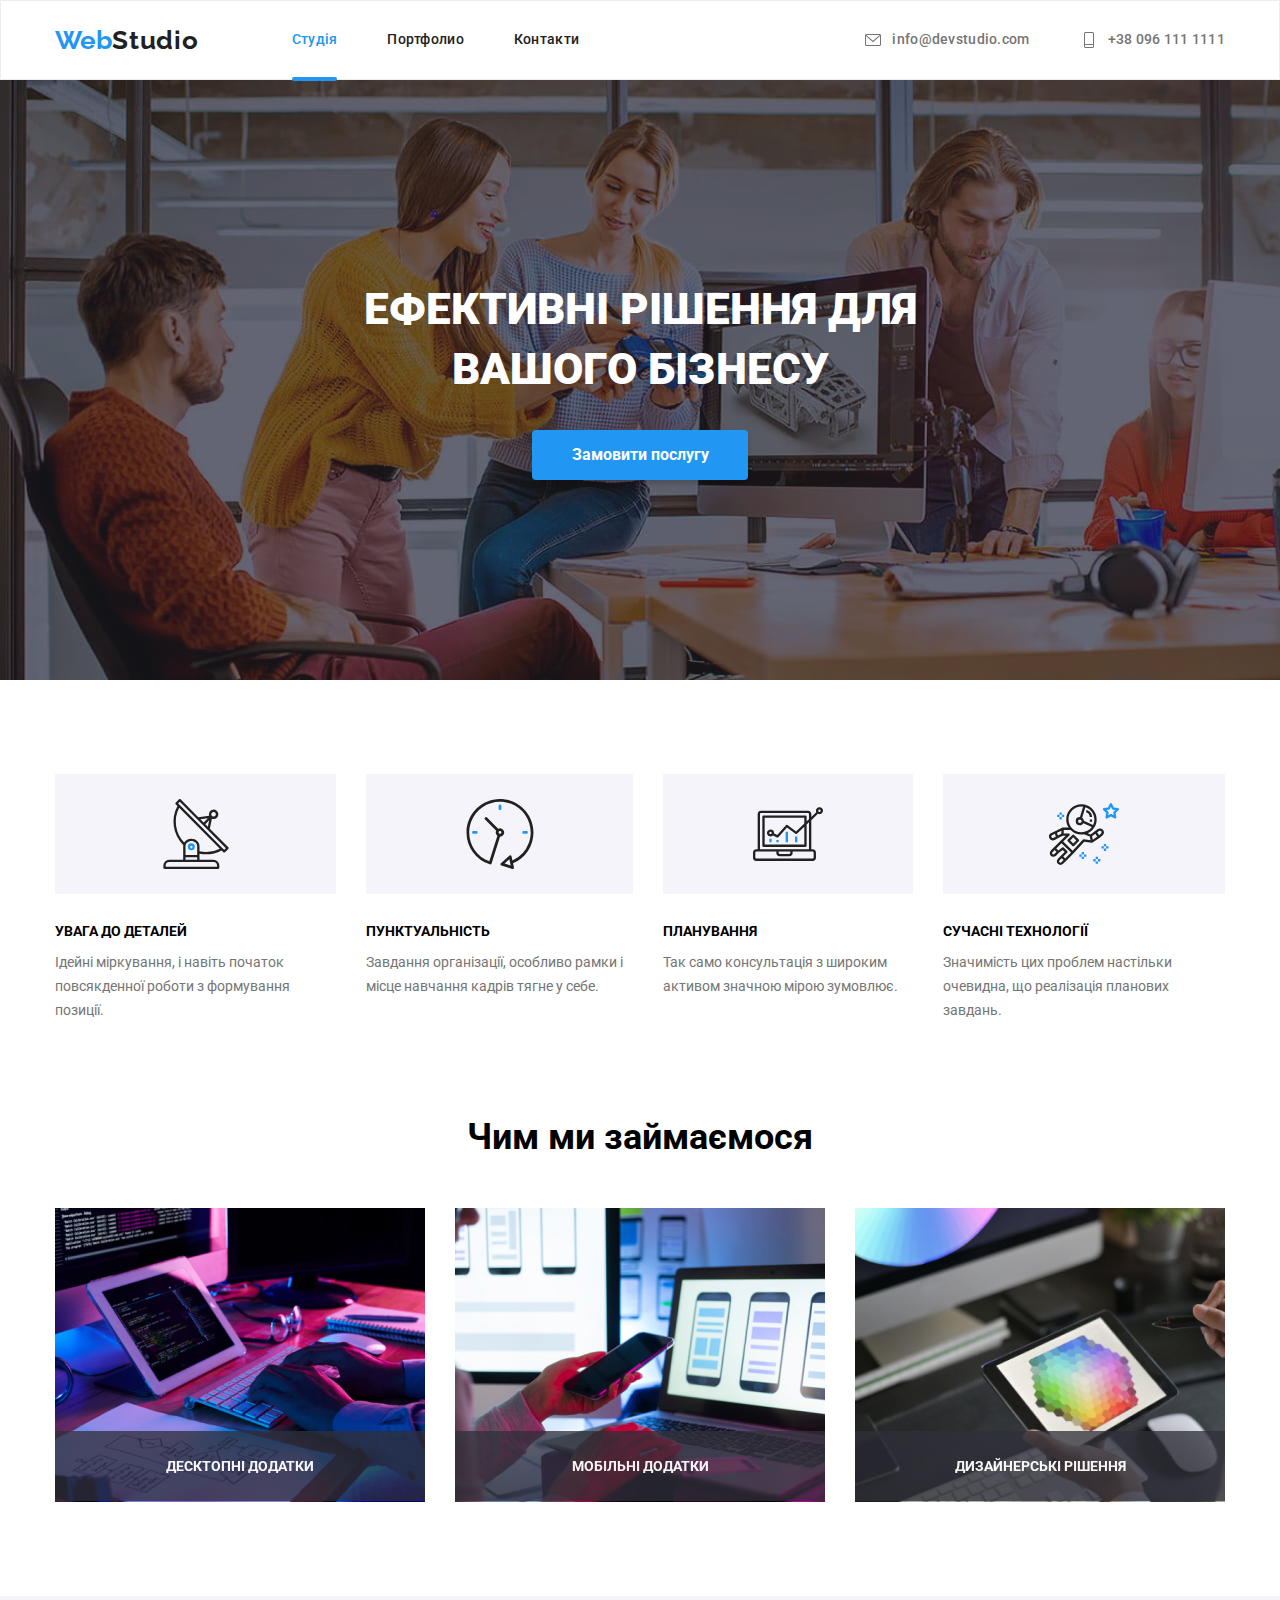
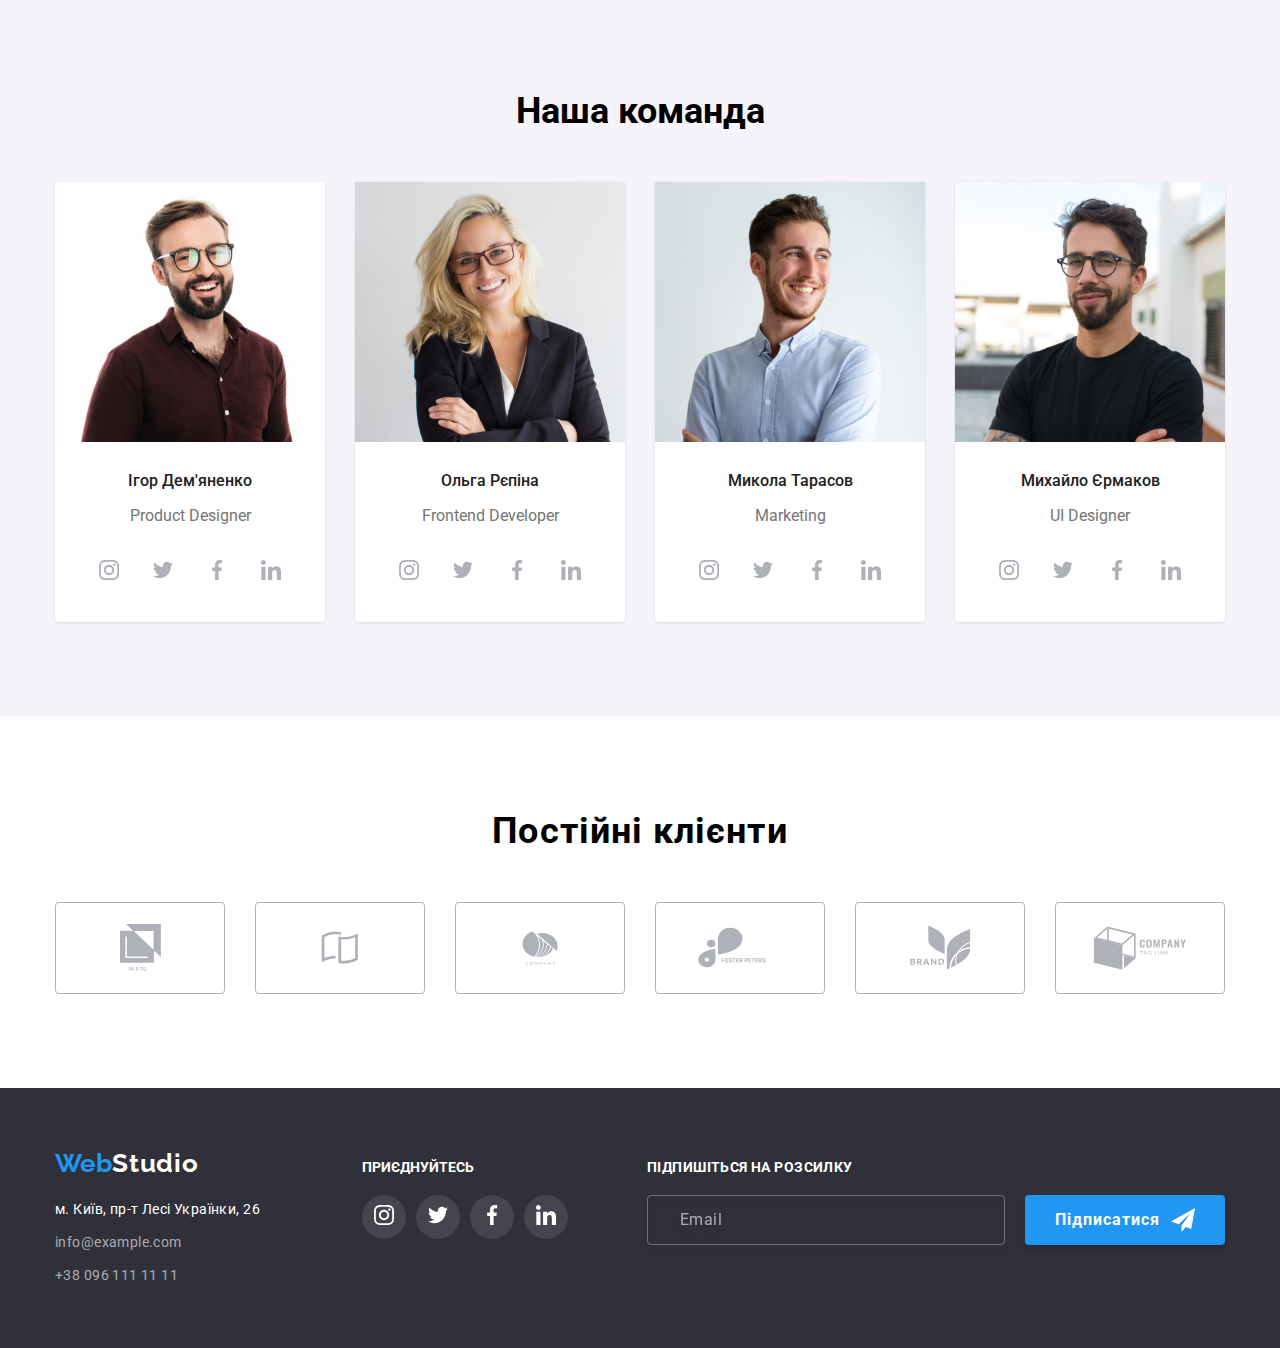
==== commit 45e0b0b0: "fixed" ====
--- a/index.html
+++ b/index.html
@@ -119,7 +119,7 @@
 
       <!-- Чем мы занимаемся -->
 
-      <section class="works">
+      <section class="works section">
         <div class="container">
           <h2 class="works__title">Чим ми займаємося</h2>
           <ul class="works__item">
--- a/css/main.min.css
+++ b/css/main.min.css
@@ -1 +1 @@
-:root{--background-color: #ffffff;--secondary-background-color: #2f303a;--primary-color: #212121;--secondary-color: #2196f3;--buttons-color: #f5f4fa;--contacts-color: #757575;--transition-duration: 250ms;--transition-timing-function: cubic-bezier(0.4, 0, 0.2, 1)}/*! modern-normalize v1.1.0 | MIT License | https://github.com/sindresorhus/modern-normalize */*,::before,::after{-webkit-box-sizing:border-box;box-sizing:border-box}html{line-height:1.15;-webkit-text-size-adjust:100%;-moz-tab-size:4;-o-tab-size:4;tab-size:4}body{margin:0;font-family:system-ui,-apple-system,"Segoe UI",Roboto,Helvetica,Arial,sans-serif,"Apple Color Emoji","Segoe UI Emoji"}hr{height:0;color:inherit}abbr[title]{-webkit-text-decoration:underline dotted;text-decoration:underline dotted}b,strong{font-weight:bolder}code,kbd,samp,pre{font-family:ui-monospace,SFMono-Regular,Consolas,"Liberation Mono",Menlo,monospace;font-size:1em}small{font-size:80%}sub,sup{font-size:75%;line-height:0;position:relative;vertical-align:baseline}sub{bottom:-0.25em}sup{top:-0.5em}table{text-indent:0;border-color:inherit}button,input,optgroup,select,textarea{font-family:inherit;font-size:100%;line-height:1.15;margin:0}button,select{text-transform:none}button,[type=button],[type=reset],[type=submit]{-webkit-appearance:button}::-moz-focus-inner{border-style:none;padding:0}:-moz-focusring{outline:1px dotted ButtonText}:-moz-ui-invalid{box-shadow:none}legend{padding:0}progress{vertical-align:baseline}::-webkit-inner-spin-button,::-webkit-outer-spin-button{height:auto}[type=search]{-webkit-appearance:textfield;outline-offset:-2px}::-webkit-search-decoration{-webkit-appearance:none}::-webkit-file-upload-button{-webkit-appearance:button;font:inherit}summary{display:list-item}html,body,div,span,applet,object,iframe,h1,h2,h3,h4,h5,h6,p,blockquote,pre,a,abbr,acronym,address,big,cite,code,html,body,div,span,applet,object,iframe,h1,h2,h3,h4,h5,h6,p,blockquote,pre,a,abbr,acronym,address,big,cite,code,del,dfn,em,img,ins,kbd,q,s,samp,small,strike,strong,sub,sup,tt,var,b,u,i,center,dl,dt,dd,ol,ul,li,fieldset,form,label,legend,table,caption,tbody,tfoot,thead,tr,th,td,article,aside,canvas,details,embed,figure,figcaption,footer,header,hgroup,menu,nav,output,ruby,section,summary,time,mark,audio,video{margin:0;padding:0;border:0;font-size:100%;font:inherit;vertical-align:baseline}html{-webkit-box-sizing:border-box;box-sizing:border-box;margin:0;padding:0;border:0;font-size:100%;font:inherit;font-weight:normal;vertical-align:baseline}img{display:block;max-width:100%;height:auto}*,*::before,*::after{-webkit-box-sizing:inherit;box-sizing:inherit}body{font-family:"Roboto",sans-serif;font-size:14px;font-style:normal;font-weight:400;line-height:1.17}button{cursor:pointer}ul{list-style:none;margin:0;padding:0}.header{background-color:var(--background-color);border:1px solid #ececec}.container{max-width:1200px;width:100%;margin:0 auto;padding-left:15px;padding-right:15px}.nav-link{font-weight:500px;letter-spacing:2%}.header .nav-link.current.studio:hover,.header .nav-link.current.studio:focus,.header .nav-link.current.studio:hover,.header .nav-link.current.studio:focus{color:var(--secondary-color)}.header .nav-link:hover,.header .nav-link:focus,.header .nav-link:hover,.header .nav-link:focus{color:var(--secondary-color)}.link-mail{text-decoration:none;color:var(--contacts-color)}.site{display:-webkit-box;display:-ms-flexbox;display:flex;-webkit-box-pack:center;-ms-flex-pack:center;justify-content:center;-webkit-box-align:center;-ms-flex-align:center;align-items:center}.site-logo{font-family:"Raleway";font-size:26px;font-weight:bold;text-decoration:none;padding-left:0px;padding-top:0px;margin-right:93px;padding-top:0px;padding-bottom:0px;color:var(--secondary-color);-webkit-transition-duration:var(--transition-duration);transition-duration:var(--transition-duration);-webkit-transition-timing-function:var(--transition-timing-function);transition-timing-function:var(--transition-timing-function)}.site-logo:hover{color:var(--secondary-color)}.site-name{font-family:"Raleway";font-size:26px;font-weight:bold;letter-spacing:.03em;color:var(--primary-color);-webkit-transition-duration:var(--transition-duration);transition-duration:var(--transition-duration);-webkit-transition-timing-function:var(--transition-timing-functio);transition-timing-function:var(--transition-timing-functio)}.site-name:hover{color:var(--secondary-color)}.nav-item .current{position:relative;text-decoration:none;color:var(--primary-color)}.nav-item .current::after{content:"";display:block;position:absolute;left:0;top:46px;width:100%;height:4px;border-radius:2px;background-color:var(--secondary-color)}.nav-item .studio{position:relative;text-decoration:none;color:var(--primary-color)}.nav-item .studio::after{content:"";position:absolute;left:0;top:46px;display:block;width:100%;height:4px;border-radius:2px;background-color:var(--secondary-color)}.nav-link{font-size:14px;text-decoration:none;letter-spacing:2%;color:var(--primary-color)}.nav .nav-link.studio{color:#2196f3}.nav.list{display:-webkit-box;display:-ms-flexbox;display:flex;width:16px;line-height:1.14;letter-spacing:.02em;font-weight:500;-webkit-transition-duration:var(--transition-duration);transition-duration:var(--transition-duration);-webkit-transition-timing-function:var(--transition-timing-function);transition-timing-function:var(--transition-timing-function)}.nav .list:not(first-child){color:var(--secondary-color)}.nav .nav-item{margin-right:50px}.site-nav .item:last-child{margin-right:0}.studio .link{color:var(--secondary-color)}.portfolio{color:var(--primary-color)}.auth-nav.list{display:-webkit-box;display:-ms-flexbox;display:flex;margin-left:auto;font-weight:500;font-size:100%;line-height:1.14;letter-spacing:.02em}.auth-nav .mail{margin-right:0px;margin-left:0px}.a.link{padding-top:32px;padding-bottom:32px}.auth-nav .tel{margin-right:0px;margin-left:50px}.header__link__mail,.header__link__tel{font-size:14px;letter-spacing:2%;display:-webkit-box;display:-ms-flexbox;display:flex;-webkit-box-pack:center;-ms-flex-pack:center;justify-content:center;-webkit-box-align:center;-ms-flex-align:center;align-items:center;padding-top:31px;padding-bottom:31px;gap:10px;text-decoration:none;color:var(--contacts-color)}.item .auth-nav{padding-top:31px;padding-bottom:31px;display:-webkit-box;display:-ms-flexbox;display:flex;-webkit-box-pack:center;-ms-flex-pack:center;justify-content:center}.auth-nav .item+.item{margin-left:50px;padding-top:0px;padding-bottom:0px}.header__link__mail:focus,.header__link__mail:hover,.header__link__mail:focus,.header__link__mail:hover{color:var(--secondary-color)}.header__link__tel:focus,.header__link__tel:hover,.header__link__tel:focus,.header__link__tel:hover{color:var(--secondary-color)}.tech__link{fill:currentColor}.hero{max-width:1600px;height:600px;margin:0 auto;background-size:contain;padding-top:0px;padding-bottom:94px;background-image:-webkit-gradient(linear, left top, left bottom, from(rgba(47, 48, 58, 0.4)), to(rgba(47, 48, 58, 0.4))),url(../images/шапка.jpg);background-image:linear-gradient(rgba(47, 48, 58, 0.4), rgba(47, 48, 58, 0.4)),url(../images/шапка.jpg);background-repeat:no-repeat;background-size:cover;background-color:var(--primary-color)}.hero__box{padding-top:200px;text-align:center;max-width:696px;margin:auto}.hero__text{padding:0px 0px;margin-bottom:30px;text-transform:uppercase;font-weight:900;font-size:44px;line-height:1.36;letter-spacing:6%;color:var(--background-color)}.button__one{width:216px;height:50px;border-radius:4px;margin-top:0px;margin-bottom:0px;padding:10px 32px;text-align:center;border:rgba(0,0,0,0);text-decoration:none;font-weight:700;font-size:16px;line-height:1.9;text-align:center;letter-spacing:6%;color:var(--background-color);background-color:var(--secondary-color);-webkit-box-shadow:0px 4px 4px rgba(0,0,0,.15);box-shadow:0px 4px 4px rgba(0,0,0,.15);-webkit-transition-duration:var(--transition-duration);transition-duration:var(--transition-duration);-webkit-transition-timing-function:var(--transition-timing-function);transition-timing-function:var(--transition-timing-function)}.button__box{display:-webkit-box;display:-ms-flexbox;display:flex;-webkit-box-pack:center;-ms-flex-pack:center;justify-content:center;cursor:pointer;margin-bottom:50px;gap:8px}.button{margin-bottom:0px}.button__item{font-family:"Roboto";font-weight:500;font-size:16px;cursor:pointer;min-height:38px;padding:6px 22px;border-radius:4px;background:var(--buttons-color);border:rgba(0,0,0,0);-webkit-transition-duration:var(--transition-duration);transition-duration:var(--transition-duration);-webkit-transition-timing-function:var(--transition-timing-function);transition-timing-function:var(--transition-timing-function)}.button__item:hover,.button__item:focus,.button__item:hover,.button__item:focus{-webkit-box-shadow:0px 1px 1px rgba(0,0,0,.12),0px 4px 4px rgba(0,0,0,.06),1px 4px 6px rgba(0,0,0,.16);box-shadow:0px 1px 1px rgba(0,0,0,.12),0px 4px 4px rgba(0,0,0,.06),1px 4px 6px rgba(0,0,0,.16);cursor:pointer;-webkit-transition-property:var(--background-color);transition-property:var(--background-color);background-color:var(--secondary-color);border-radius:4px;color:var(--background-color)}.blue .button__item:hover{border:1px solid var(--secondary-color);border-radius:4px}.blue{background:var(--secondary-color);-webkit-box-shadow:0px 2px 2px 0px rgba(0,0,0,.12);box-shadow:0px 2px 2px 0px rgba(0,0,0,.12);-webkit-box-shadow:0px 1px 2px 0px rgba(0,0,0,.08);box-shadow:0px 1px 2px 0px rgba(0,0,0,.08);-webkit-box-shadow:0px 3px 1px 0px rgba(0,0,0,.1);box-shadow:0px 3px 1px 0px rgba(0,0,0,.1);font-family:"Roboto";font-style:normal;font-weight:500;font-size:16px;line-height:26px;text-align:center;letter-spacing:.03em;line-height:1.62;color:var(--background-color);cursor:pointer;-webkit-transition-duration:var(--transition-duration);transition-duration:var(--transition-duration);-webkit-transition-timing-function:var(--transition-timing-function);transition-timing-function:var(--transition-timing-function)}.blue:hover:hover,.blue:hover:focus,.blue:focus:hover,.blue:focus:focus{border-radius:4px;color:var(--background-color)}.Benefits{padding-top:94px;padding-bottom:94px}.Benefits__item{display:-webkit-box;display:-ms-flexbox;display:flex;-webkit-box-pack:center;-ms-flex-pack:center;justify-content:center;gap:30px}.Benefits__list::before{display:block;content:"";height:120px;background:var(--buttons-color);background-image:url(../images/attentionmin.svg);background-repeat:no-repeat;background-position:center;margin-bottom:30px}.Benefits__list:nth-child(2)::before{background-image:url(../images/oclockmin.svg)}.Benefits__list:nth-child(3)::before{background-image:url(../images/planningmin.svg)}.Benefits__list:nth-child(4)::before{background-image:url(../images/technologymin.svg)}.Benefits__title{font-weight:bold;line-height:1.14;font-size:16px;margin-bottom:10px}.Benefits__text{font-size:14px;line-height:1.72;color:var(--contacts-color)}.works__title{font-weight:700;font-size:36px;line-height:1.17;margin-top:0px;margin-bottom:0px;text-align:center;margin-bottom:50px}.works__item{display:-webkit-box;display:-ms-flexbox;display:flex;-webkit-box-pack:center;-ms-flex-pack:center;justify-content:center;gap:30px;width:1170px;padding-left:0px;padding-right:0px}.works__images{display:-webkit-box;display:-ms-flexbox;display:flex}.works__text{font-weight:700;font-size:14px;letter-spacing:3%;display:-webkit-box;display:-ms-flexbox;display:flex;-webkit-box-pack:center;-ms-flex-pack:center;justify-content:center;width:370px;height:70px;text-transform:uppercase;color:#fff;-webkit-box-align:center;-ms-flex-align:center;align-items:center;position:absolute;-webkit-transform:translate(0, 223px);transform:translate(0, 223px);background:rgba(47,48,58,.8);opacity:.95;z-index:1}.section-team{padding-top:94px;padding-bottom:94px;background-color:var(--buttons-color)}.cards{background-color:#fff;-webkit-box-shadow:0px 2px 1px 0px rgba(0,0,0,.2);box-shadow:0px 2px 1px 0px rgba(0,0,0,.2);-webkit-box-shadow:0px 1px 1px 0px rgba(0,0,0,.14);box-shadow:0px 1px 1px 0px rgba(0,0,0,.14);-webkit-box-shadow:0px 1px 3px 0px rgba(0,0,0,.12);box-shadow:0px 1px 3px 0px rgba(0,0,0,.12);border-radius:0px 0px 4px 4px;-webkit-transition-duration:var(--transition-duration);transition-duration:var(--transition-duration);-webkit-transition-timing-function:var(--transition-timing-function);transition-timing-function:var(--transition-timing-function)}.list-item{display:-webkit-box;display:-ms-flexbox;display:flex;-webkit-box-pack:center;-ms-flex-pack:center;justify-content:center;gap:30px;width:1170px;padding-left:0px;padding-right:0px}.name{font-weight:500;font-size:16px;line-height:1.17;margin-top:30px;text-align:center;color:var(--primary-color)}.text-job{font-size:16px;line-height:1.9;font-style:normal;margin-top:10px;text-align:center;margin-bottom:16px;color:var(--contacts-color)}.social{display:-webkit-box;display:-ms-flexbox;display:flex;-webkit-box-pack:space-evenly;-ms-flex-pack:space-evenly;justify-content:space-evenly;-ms-flex-line-pack:center;align-content:center;-webkit-box-align:baseline;-ms-flex-align:baseline;align-items:baseline;gap:10px;margin-bottom:30px;margin-right:32px;margin-left:32px;color:#afb1b8}.social__link{display:-webkit-box;display:-ms-flexbox;display:flex;-webkit-box-pack:center;-ms-flex-pack:center;justify-content:center;-webkit-box-align:center;-ms-flex-align:center;align-items:center;border-radius:50%;width:44px;height:44px;background-color:rgba(255,255,255,.1);-webkit-transition-property:background-color;transition-property:background-color;-webkit-transition-duration:var(--transition-duration);transition-duration:var(--transition-duration);-webkit-transition-timing-function:var(--transition-timing-function);transition-timing-function:var(--transition-timing-function)}.social__link:hover,.social__link:focus,.social__link:hover,.social__link:focus{background-color:var(--secondary-color)}.social__icon{display:-webkit-box;display:-ms-flexbox;display:flex;-webkit-box-pack:center;-ms-flex-pack:center;justify-content:center;-webkit-box-align:center;-ms-flex-align:center;align-items:center;fill:currentColor;width:20px;height:20px;background-position:50%;fill:#afb1b8;-webkit-transition-property:fill;transition-property:fill;-webkit-transition-duration:var(--transition-duration);transition-duration:var(--transition-duration);-webkit-transition-timing-function:var(--transition-timing-function);transition-timing-function:var(--transition-timing-function)}.social__link:focus .social__icon,.social__link:hover .social__icon,.social__link:focus .social__icon,.social__link:hover .social__icon{fill:var(--background-color)}.section-clients{padding-top:94px;padding-bottom:94px}.section-clients__title{font-family:Roboto;font-size:36px;font-weight:700;line-height:42px;letter-spacing:.03em;text-align:center;margin-bottom:50px}.clients{display:-webkit-box;display:-ms-flexbox;display:flex;-webkit-box-pack:center;-ms-flex-pack:center;justify-content:center}.clients__box{display:-webkit-box;display:-ms-flexbox;display:flex;-webkit-box-pack:center;-ms-flex-pack:center;justify-content:center;gap:30px}.clients__cards{width:170px;height:92px}.clients__item{display:-webkit-box;display:-ms-flexbox;display:flex;-webkit-box-align:center;-ms-flex-align:center;align-items:center;-webkit-box-pack:center;-ms-flex-pack:center;justify-content:center;border-radius:4px;width:100%;height:100%;color:#afb1b8;border:1px solid #afb1b8;-webkit-transition:color 250ms cubic-bezier(0.4, 0, 0.2, 1);transition:color 250ms cubic-bezier(0.4, 0, 0.2, 1)}.clients__item:hover,.clients__item:focus,.clients__item:hover,.clients__item:focus{color:var(--secondary-color);border:1px solid var(--secondary-color)}.clients__label{fill:currentColor}.footer{padding-top:60px;padding-bottom:60px;background-color:var(--secondary-background-color)}.container-wrap{display:-webkit-box;display:-ms-flexbox;display:flex;-webkit-box-align:baseline;-ms-flex-align:baseline;align-items:baseline}.accent-footer:hover,.accent-footer:focus,.accent-footer:hover,.accent-footer:focus{color:var(--secondary-color)}.accent-footer{font-family:"Raleway";font-size:26px;font-weight:bold;line-height:0px;letter-spacing:.03em;text-align:left;color:var(--background-color);-webkit-transition-duration:var(--transition-duration);transition-duration:var(--transition-duration);-webkit-transition-timing-function:var(--transition-timing-function);transition-timing-function:var(--transition-timing-function)}.address-map{display:inline-block;margin-top:20px;font-style:normal;font-weight:400;font-size:14px;line-height:1.71;letter-spacing:.03em;text-decoration:none;color:var(--background-color);-webkit-transition-duration:var(--transition-duration);transition-duration:var(--transition-duration);-webkit-transition-timing-function:var(--transition-timing-function);transition-timing-function:var(--transition-timing-function)}.address-map:hover,.address-map:focus,.address-map:hover,.address-map:focus{color:var(--secondary-color)}.address-mail{display:inline-block;margin-top:9px;font-style:normal;font-weight:400;font-size:14px;line-height:1.71;text-decoration:none;letter-spacing:.03em;color:rgba(255,255,255,.6);-webkit-transition-duration:var(--transition-duration);transition-duration:var(--transition-duration);-webkit-transition-timing-function:var(--transition-timing-function);transition-timing-function:var(--transition-timing-function)}.address-mail:hover,.address-mail:focus,.address-mail:hover,.address-mail:focus{color:var(--secondary-color)}.address-tel{font-style:normal;font-size:14px;line-height:1.71;text-decoration:none;letter-spacing:.03em;display:inline-block;margin-top:9px;color:rgba(255,255,255,.6)}.address-tel:hover,.address-tel:focus,.address-tel:hover,.address-tel:focus{color:var(--secondary-color)}.join{margin-left:70px}.join__title{font-weight:700;margin-bottom:20px;color:var(--background-color)}.join__list{display:-webkit-box;display:-ms-flexbox;display:flex;-webkit-box-pack:center;-ms-flex-pack:center;justify-content:center;-ms-flex-line-pack:center;align-content:center;-webkit-box-align:baseline;-ms-flex-align:baseline;align-items:baseline;gap:10px;margin:0}.join__icon{fill:#afb1b8;-webkit-transition-duration:var(--transition-duration);transition-duration:var(--transition-duration);-webkit-transition-timing-function:var(--transition-timing-function);transition-timing-function:var(--transition-timing-function)}.join__item:hover .join__icon{fill:#fff}.join__item{display:-webkit-box;display:-ms-flexbox;display:flex;-webkit-box-pack:center;-ms-flex-pack:center;justify-content:center;-webkit-box-align:center;-ms-flex-align:center;align-items:center;border-radius:50%;width:44px;height:44px;background:rgba(255,255,255,.1);-webkit-transition-duration:var(--transition-duration);transition-duration:var(--transition-duration);-webkit-transition-timing-function:var(--transition-timing-function);transition-timing-function:var(--transition-timing-function)}.join__item:hover{background-color:var(--secondary-color)}.join__icon{color:var(--background-color)}.signature{margin-left:auto;font-weight:700;font-size:14px;letter-spacing:.03em;color:#fff}.signature__title{display:inline-block;padding-bottom:20px}.field{display:-webkit-box;display:-ms-flexbox;display:flex}.field__input{width:358px;border:1px solid rgba(255,255,255,.3);-webkit-filter:drop-shadow(0px 4px 4px rgba(0, 0, 0, 0.15));filter:drop-shadow(0px 4px 4px rgba(0, 0, 0, 0.15));border-radius:4px;background-color:rgba(0,0,0,0)}.field__input::-webkit-input-placeholder{font-family:"Roboto";font-style:normal;font-weight:400;font-size:16px;line-height:20px;display:-webkit-box;display:flex;-webkit-box-align:center;align-items:center;letter-spacing:.03em;color:rgba(255,255,255,.6)}.field__input::-moz-placeholder{font-family:"Roboto";font-style:normal;font-weight:400;font-size:16px;line-height:20px;display:flex;align-items:center;letter-spacing:.03em;color:rgba(255,255,255,.6)}.field__input:-ms-input-placeholder{font-family:"Roboto";font-style:normal;font-weight:400;font-size:16px;line-height:20px;display:-ms-flexbox;display:flex;-ms-flex-align:center;align-items:center;letter-spacing:.03em;color:rgba(255,255,255,.6)}.field__input::-ms-input-placeholder{font-family:"Roboto";font-style:normal;font-weight:400;font-size:16px;line-height:20px;display:-ms-flexbox;display:flex;-ms-flex-align:center;align-items:center;letter-spacing:.03em;color:rgba(255,255,255,.6)}.field__input::placeholder{font-family:"Roboto";font-style:normal;font-weight:400;font-size:16px;line-height:20px;display:-webkit-box;display:-ms-flexbox;display:flex;-webkit-box-align:center;-ms-flex-align:center;align-items:center;letter-spacing:.03em;color:rgba(255,255,255,.6)}.button-field{width:200px;height:50px;margin-left:20px;padding:10px 28px;-webkit-box-pack:justify;-ms-flex-pack:justify;justify-content:space-between;font-weight:700;font-size:16px;line-height:1.87;display:-webkit-box;display:-ms-flexbox;display:flex;-webkit-box-align:center;-ms-flex-align:center;align-items:center;text-align:center;letter-spacing:.06em;color:#fff;background:#2196f3;-webkit-box-shadow:0px 4px 4px rgba(0,0,0,.15);box-shadow:0px 4px 4px rgba(0,0,0,.15);border-radius:4px;border-color:rgba(0,0,0,0)}.button-field__twitter{fill:currentColor}.backdrop{position:fixed;top:0;left:0;width:100%;height:100vh;visibility:visible;background-color:rgba(0,0,0,.2);opacity:1;-webkit-transition:opacity 250ms cubic-bezier(0.4, 0, 0.2, 1);transition:opacity 250ms cubic-bezier(0.4, 0, 0.2, 1)}.backdrop.is-hidden{visibility:hidden;opacity:0;pointer-events:none}.backdrop.is-hidden.modal{-webkit-transform:translate(-50%, -50%) scale(0.9);transform:translate(-50%, -50%) scale(0.9)}.modal{position:absolute;padding:40px;min-width:528px;height:581px;top:50%;left:50%;border-radius:4px;background:var(--background-color);-webkit-box-shadow:0px 1px 3px rgba(0,0,0,.12),0px 1px 1px rgba(0,0,0,.14),0px 2px 1px rgba(0,0,0,.2);box-shadow:0px 1px 3px rgba(0,0,0,.12),0px 1px 1px rgba(0,0,0,.14),0px 2px 1px rgba(0,0,0,.2);-webkit-transform:translate(-50%, -50%);transform:translate(-50%, -50%);-webkit-transition-duration:var(--transition-duration);transition-duration:var(--transition-duration);-webkit-transition-timing-function:var(--transition-timing-function);transition-timing-function:var(--transition-timing-function)}.modal__close{position:absolute;width:30px;height:30px;display:-webkit-box;display:-ms-flexbox;display:flex;-webkit-box-pack:center;-ms-flex-pack:center;justify-content:center;-webkit-box-align:center;-ms-flex-align:center;align-items:center;top:8px;right:8px;padding:0;cursor:pointer;border:1px solid rgba(0,0,0,.1);border-radius:50%;background-color:rgba(0,0,0,0)}.modal__close:hover{border-color:var(--secondary-color);color:var(--secondary-color)}.modal__close:hover .close__icon{fill:currentColor}.form__title{font-weight:700;font-size:20px;line-height:1.15;text-align:center;letter-spacing:.03em;color:var(--primery-text-color)}.label{display:block;padding-top:10px;padding-bottom:2px}.label__text{font-size:12px;line-height:1.6;letter-spacing:.01em;color:#757575}.field{position:relative}.field__icon{position:absolute;left:12px;top:50%;-webkit-transform:translateY(-50%);transform:translateY(-50%);-webkit-transition-duration:var(--transition-duration);transition-duration:var(--transition-duration);-webkit-transition-timing-function:var(--transition-timing-function);transition-timing-function:var(--transition-timing-function)}.field__input:hover,.field__input:focus,.field__input:hover,.field__input:focus{border-color:var(--secondary-color);-webkit-transition-duration:var(--transition-duration);transition-duration:var(--transition-duration);-webkit-transition-timing-function:var(--transition-timing-function);transition-timing-function:var(--transition-timing-function)}.field__input:hover+.field__icon,.field__input:focus+.field__icon,.field__input:hover+.field__icon,.field__input:focus+.field__icon{fill:var(--secondary-color);-webkit-transition-duration:var(--transition-duration);transition-duration:var(--transition-duration);-webkit-transition-timing-function:var(--transition-timing-function);transition-timing-function:var(--transition-timing-function)}.input{width:100%;border:1px solid rgba(33,33,33,.2);border-radius:4px;outline:rgba(0,0,0,0);-webkit-transition:fill var(--transition-duration) var(--transition-timing-function);transition:fill var(--transition-duration) var(--transition-timing-function)}.input:focus{border-color:var(--secondary-color);-webkit-transition-duration:var(--transition-duration);transition-duration:var(--transition-duration);-webkit-transition-timing-function:var(--transition-timing-function);transition-timing-function:var(--transition-timing-function)}.field__input{padding:11px 15px 11px 32px}.field__input:focus{border-color:var(--secondary-color);-webkit-transition-duration:var(--transition-duration);transition-duration:var(--transition-duration);-webkit-transition-timing-function:var(--transition-timing-function);transition-timing-function:var(--transition-timing-function)}.message{padding:12px 16px;height:120px;resize:none;margin-bottom:20px}.message::-webkit-input-placeholder{font-size:12px;line-height:1.16;letter-spacing:.01em;color:rgba(117,117,117,.5)}.message::-moz-placeholder{font-size:12px;line-height:1.16;letter-spacing:.01em;color:rgba(117,117,117,.5)}.message:-ms-input-placeholder{font-size:12px;line-height:1.16;letter-spacing:.01em;color:rgba(117,117,117,.5)}.message::-ms-input-placeholder{font-size:12px;line-height:1.16;letter-spacing:.01em;color:rgba(117,117,117,.5)}.message::placeholder{font-size:12px;line-height:1.16;letter-spacing:.01em;color:rgba(117,117,117,.5)}.checkbox-label{display:-webkit-box;display:-ms-flexbox;display:flex;-webkit-box-align:center;-ms-flex-align:center;align-items:center;margin-bottom:30px;margin-left:13px}.checkbox{position:absolute;-webkit-appearance:none;-moz-appearance:none;appearance:none}.checkbox:checked+.checkbox__icon{border:2px solid var(--secondary-color);background-color:var(--secondary-color);background-image:url("../images/v.svg");background-size:contain;background-repeat:no-repeat;background-position:center}.privacy__wrapp{display:-webkit-box;display:-ms-flexbox;display:flex;-webkit-box-align:center;-ms-flex-align:center;align-items:center;-webkit-box-pack:center;-ms-flex-pack:center;justify-content:center;width:15px;height:14px;border:1px solid;border-radius:2px}.checkbox__icon{display:inline-block;width:16px;border:2px solid var(--primary-color);height:15px;border-radius:4px;cursor:pointer}.privacy__text{margin-left:8px;font-size:14px;cursor:pointer;line-height:1.71;letter-spacing:.03em;color:#757575}.privacy__link{color:var(--secondary-color)}.button-block{display:-webkit-box;display:-ms-flexbox;display:flex;-webkit-box-pack:center;-ms-flex-pack:center;justify-content:center;height:50px}.button-modal{display:-webkit-box;display:-ms-flexbox;display:flex;-webkit-box-pack:center;-ms-flex-pack:center;justify-content:center;-webkit-box-align:center;-ms-flex-align:center;align-items:center;min-width:200px;height:50px;border-radius:4px;border:rgba(0,0,0,0);background:var(--secondary-color);-webkit-box-shadow:0px 4px 4px rgba(0,0,0,.15);box-shadow:0px 4px 4px rgba(0,0,0,.15);margin-top:0;margin-bottom:0;padding:10px 52px;text-align:center;font-weight:700;line-height:1.88;letter-spacing:.06em;color:#fff;cursor:pointer}.section{padding-top:94px;padding-bottom:94px}.section_title{display:-webkit-box;display:-ms-flexbox;display:flex;-ms-flex-wrap:wrap;flex-wrap:wrap;gap:30px}.section__title__card{-ms-flex-preferred-size:calc((100% - 60px)/3);flex-basis:calc((100% - 60px)/3);-webkit-transition-duration:var(--transition-duration);transition-duration:var(--transition-duration);-webkit-transition-timing-function:var(--transition-timing-function);transition-timing-function:var(--transition-timing-function)}.section__title__card:hover{-webkit-box-shadow:0px 1px 1px rgba(0,0,0,.12),0px 4px 4px rgba(0,0,0,.06),1px 4px 6px rgba(0,0,0,.16);box-shadow:0px 1px 1px rgba(0,0,0,.12),0px 4px 4px rgba(0,0,0,.06),1px 4px 6px rgba(0,0,0,.16);cursor:pointer}.section__title__card:hover .text__overlay{-webkit-transform:translateY(0);transform:translateY(0)}.nav-link{font-size:14px;text-decoration:none;letter-spacing:6%;color:var(--primary-color)}.nav-link:focus .text__overlay{-webkit-transform:translateY(0);transform:translateY(0)}.product{position:relative;overflow:hidden}.product__paragraf{position:absolute;width:100%;height:100%;bottom:0;padding:63px 24px;font-family:"Roboto";font-style:normal;font-weight:400;font-size:18px;line-height:1.56;letter-spacing:.03em;color:var(--background-color);letter-spacing:.03em;color:var(--background-color);-webkit-transform:translateY(100%);transform:translateY(100%);background-color:rgba(33,150,243,.9);-webkit-transition-duration:var(--transition-duration);transition-duration:var(--transition-duration);-webkit-transition-timing-function:var(--transition-timing-function);transition-timing-function:var(--transition-timing-function)}.section__title__card:hover .product__paragraf{-webkit-transform:translateY(0);transform:translateY(0)}.description{display:block;outline:1px solid #eee;text-align:left;padding-top:20px;padding-left:24px;padding-right:24px;padding-bottom:20px}.description__title{font-weight:700;font-size:18px;line-height:2;letter-spacing:.06em;margin-top:0px;padding-bottom:4px;-webkit-transition-duration:var(--transition-duration);transition-duration:var(--transition-duration);-webkit-transition-timing-function:var(--transition-timing-function);transition-timing-function:var(--transition-timing-function)}.description__label{font-weight:normal;font-size:16px;line-height:1.88;margin-bottom:0;margin-top:0;color:var(--contacts-color);-webkit-transition-duration:var(--transition-duration);transition-duration:var(--transition-duration);-webkit-transition-timing-function:var(--transition-timing-function);transition-timing-function:var(--transition-timing-function)}.place__portfolio{margin-bottom:94px}.footer{padding-top:60px;padding-bottom:60px;background-color:var(--secondary-background-color)}.container-wrap{display:-webkit-box;display:-ms-flexbox;display:flex;-webkit-box-align:baseline;-ms-flex-align:baseline;align-items:baseline}.accent-footer:hover,.accent-footer:focus,.accent-footer:hover,.accent-footer:focus{color:var(--secondary-color)}.accent-footer{font-family:"Raleway";font-size:26px;font-weight:bold;line-height:0px;letter-spacing:.03em;text-align:left;color:var(--background-color);-webkit-transition-duration:var(--transition-duration);transition-duration:var(--transition-duration);-webkit-transition-timing-function:var(--transition-timing-function);transition-timing-function:var(--transition-timing-function)}.address-map{display:inline-block;margin-top:20px;font-style:normal;font-weight:400;font-size:14px;line-height:1.71;letter-spacing:.03em;text-decoration:none;color:var(--background-color);-webkit-transition-duration:var(--transition-duration);transition-duration:var(--transition-duration);-webkit-transition-timing-function:var(--transition-timing-function);transition-timing-function:var(--transition-timing-function)}.address-map:hover,.address-map:focus,.address-map:hover,.address-map:focus{color:var(--secondary-color)}.address-mail{display:inline-block;margin-top:9px;font-style:normal;font-weight:400;font-size:14px;line-height:1.71;text-decoration:none;letter-spacing:.03em;color:rgba(255,255,255,.6);-webkit-transition-duration:var(--transition-duration);transition-duration:var(--transition-duration);-webkit-transition-timing-function:var(--transition-timing-function);transition-timing-function:var(--transition-timing-function)}.address-mail:hover,.address-mail:focus,.address-mail:hover,.address-mail:focus{color:var(--secondary-color)}.address-tel{font-style:normal;font-size:14px;line-height:1.71;text-decoration:none;letter-spacing:.03em;display:inline-block;margin-top:9px;color:rgba(255,255,255,.6)}.address-tel:hover,.address-tel:focus,.address-tel:hover,.address-tel:focus{color:var(--secondary-color)}.join{margin-left:70px}.join__title{font-weight:700;margin-bottom:20px;color:var(--background-color)}.join__list{display:-webkit-box;display:-ms-flexbox;display:flex;-webkit-box-pack:center;-ms-flex-pack:center;justify-content:center;-ms-flex-line-pack:center;align-content:center;-webkit-box-align:baseline;-ms-flex-align:baseline;align-items:baseline;gap:10px;margin:0}.join__icon{fill:#afb1b8;-webkit-transition-duration:var(--transition-duration);transition-duration:var(--transition-duration);-webkit-transition-timing-function:var(--transition-timing-function);transition-timing-function:var(--transition-timing-function)}.join__item:hover .join__icon{fill:#fff}.join__item{display:-webkit-box;display:-ms-flexbox;display:flex;-webkit-box-pack:center;-ms-flex-pack:center;justify-content:center;-webkit-box-align:center;-ms-flex-align:center;align-items:center;border-radius:50%;width:44px;height:44px;background:rgba(255,255,255,.1);-webkit-transition-duration:var(--transition-duration);transition-duration:var(--transition-duration);-webkit-transition-timing-function:var(--transition-timing-function);transition-timing-function:var(--transition-timing-function)}.join__item:hover{background-color:var(--secondary-color)}.join__icon{color:var(--background-color)}/*# sourceMappingURL=main.min.css.map */+:root{--background-color: #ffffff;--secondary-background-color: #2f303a;--primary-color: #212121;--secondary-color: #2196f3;--buttons-color: #f5f4fa;--contacts-color: #757575;--transition-duration: 250ms;--transition-timing-function: cubic-bezier(0.4, 0, 0.2, 1)}/*! modern-normalize v1.1.0 | MIT License | https://github.com/sindresorhus/modern-normalize */*,::before,::after{-webkit-box-sizing:border-box;box-sizing:border-box}html{line-height:1.15;-webkit-text-size-adjust:100%;-moz-tab-size:4;-o-tab-size:4;tab-size:4}body{margin:0;font-family:system-ui,-apple-system,"Segoe UI",Roboto,Helvetica,Arial,sans-serif,"Apple Color Emoji","Segoe UI Emoji"}hr{height:0;color:inherit}abbr[title]{-webkit-text-decoration:underline dotted;text-decoration:underline dotted}b,strong{font-weight:bolder}code,kbd,samp,pre{font-family:ui-monospace,SFMono-Regular,Consolas,"Liberation Mono",Menlo,monospace;font-size:1em}small{font-size:80%}sub,sup{font-size:75%;line-height:0;position:relative;vertical-align:baseline}sub{bottom:-0.25em}sup{top:-0.5em}table{text-indent:0;border-color:inherit}button,input,optgroup,select,textarea{font-family:inherit;font-size:100%;line-height:1.15;margin:0}button,select{text-transform:none}button,[type=button],[type=reset],[type=submit]{-webkit-appearance:button}::-moz-focus-inner{border-style:none;padding:0}:-moz-focusring{outline:1px dotted ButtonText}:-moz-ui-invalid{box-shadow:none}legend{padding:0}progress{vertical-align:baseline}::-webkit-inner-spin-button,::-webkit-outer-spin-button{height:auto}[type=search]{-webkit-appearance:textfield;outline-offset:-2px}::-webkit-search-decoration{-webkit-appearance:none}::-webkit-file-upload-button{-webkit-appearance:button;font:inherit}summary{display:list-item}html,body,div,span,applet,object,iframe,h1,h2,h3,h4,h5,h6,p,blockquote,pre,a,abbr,acronym,address,big,cite,code,html,body,div,span,applet,object,iframe,h1,h2,h3,h4,h5,h6,p,blockquote,pre,a,abbr,acronym,address,big,cite,code,del,dfn,em,img,ins,kbd,q,s,samp,small,strike,strong,sub,sup,tt,var,b,u,i,center,dl,dt,dd,ol,ul,li,fieldset,form,label,legend,table,caption,tbody,tfoot,thead,tr,th,td,article,aside,canvas,details,embed,figure,figcaption,footer,header,hgroup,menu,nav,output,ruby,section,summary,time,mark,audio,video{margin:0;padding:0;border:0;font-size:100%;font:inherit;vertical-align:baseline}html{-webkit-box-sizing:border-box;box-sizing:border-box;margin:0;padding:0;border:0;font-size:100%;font:inherit;font-weight:normal;vertical-align:baseline}img{display:block;max-width:100%;height:auto}*,*::before,*::after{-webkit-box-sizing:inherit;box-sizing:inherit}body{font-family:"Roboto",sans-serif;font-size:14px;font-style:normal;font-weight:400;line-height:1.17}button{cursor:pointer}ul{list-style:none;margin:0;padding:0}.header{background-color:var(--background-color);border:1px solid #ececec}.container{max-width:1200px;width:100%;margin:0 auto;padding-left:15px;padding-right:15px}.nav-link{font-weight:500px;letter-spacing:2%}.header .nav-link.current.studio:hover,.header .nav-link.current.studio:focus,.header .nav-link.current.studio:hover,.header .nav-link.current.studio:focus{color:var(--secondary-color)}.header .nav-link:hover,.header .nav-link:focus,.header .nav-link:hover,.header .nav-link:focus{color:var(--secondary-color)}.link-mail{text-decoration:none;color:var(--contacts-color)}.site{display:-webkit-box;display:-ms-flexbox;display:flex;-webkit-box-pack:center;-ms-flex-pack:center;justify-content:center;-webkit-box-align:center;-ms-flex-align:center;align-items:center}.site-logo{font-family:"Raleway";font-size:26px;font-weight:bold;text-decoration:none;padding-left:0px;padding-top:0px;margin-right:93px;padding-top:0px;padding-bottom:0px;color:var(--secondary-color);-webkit-transition-duration:var(--transition-duration);transition-duration:var(--transition-duration);-webkit-transition-timing-function:var(--transition-timing-function);transition-timing-function:var(--transition-timing-function)}.site-logo:hover{color:var(--secondary-color)}.site-name{font-family:"Raleway";font-size:26px;font-weight:bold;letter-spacing:.03em;color:var(--primary-color);-webkit-transition-duration:var(--transition-duration);transition-duration:var(--transition-duration);-webkit-transition-timing-function:var(--transition-timing-functio);transition-timing-function:var(--transition-timing-functio)}.site-name:hover{color:var(--secondary-color)}.nav-item .current{position:relative;text-decoration:none;color:var(--primary-color)}.nav-item .current::after{content:"";display:block;position:absolute;left:0;top:46px;width:100%;height:4px;border-radius:2px;background-color:var(--secondary-color)}.nav-item .studio{position:relative;text-decoration:none;color:var(--primary-color)}.nav-item .studio::after{content:"";position:absolute;left:0;top:46px;display:block;width:100%;height:4px;border-radius:2px;background-color:var(--secondary-color)}.nav-link{font-size:14px;text-decoration:none;letter-spacing:2%;color:var(--primary-color)}.nav .nav-link.studio{color:#2196f3}.nav.list{display:-webkit-box;display:-ms-flexbox;display:flex;width:16px;line-height:1.14;letter-spacing:.02em;font-weight:500;-webkit-transition-duration:var(--transition-duration);transition-duration:var(--transition-duration);-webkit-transition-timing-function:var(--transition-timing-function);transition-timing-function:var(--transition-timing-function)}.nav .list:not(first-child){color:var(--secondary-color)}.nav .nav-item{margin-right:50px}.site-nav .item:last-child{margin-right:0}.studio .link{color:var(--secondary-color)}.portfolio{color:var(--primary-color)}.auth-nav.list{display:-webkit-box;display:-ms-flexbox;display:flex;margin-left:auto;font-weight:500;font-size:100%;line-height:1.14;letter-spacing:.02em}.auth-nav .mail{margin-right:0px;margin-left:0px}.a.link{padding-top:32px;padding-bottom:32px}.auth-nav .tel{margin-right:0px;margin-left:50px}.header__link__mail,.header__link__tel{font-size:14px;letter-spacing:2%;display:-webkit-box;display:-ms-flexbox;display:flex;-webkit-box-pack:center;-ms-flex-pack:center;justify-content:center;-webkit-box-align:center;-ms-flex-align:center;align-items:center;padding-top:31px;padding-bottom:31px;gap:10px;text-decoration:none;color:var(--contacts-color)}.item .auth-nav{padding-top:31px;padding-bottom:31px;display:-webkit-box;display:-ms-flexbox;display:flex;-webkit-box-pack:center;-ms-flex-pack:center;justify-content:center}.auth-nav .item+.item{margin-left:50px;padding-top:0px;padding-bottom:0px}.header__link__mail:focus,.header__link__mail:hover,.header__link__mail:focus,.header__link__mail:hover{color:var(--secondary-color)}.header__link__tel:focus,.header__link__tel:hover,.header__link__tel:focus,.header__link__tel:hover{color:var(--secondary-color)}.tech__link{fill:currentColor}.hero{max-width:1600px;height:600px;margin:0 auto;background-size:contain;padding-top:0px;padding-bottom:94px;background-image:-webkit-gradient(linear, left top, left bottom, from(rgba(47, 48, 58, 0.4)), to(rgba(47, 48, 58, 0.4))),url(../images/шапка.jpg);background-image:linear-gradient(rgba(47, 48, 58, 0.4), rgba(47, 48, 58, 0.4)),url(../images/шапка.jpg);background-repeat:no-repeat;background-size:cover;background-color:var(--primary-color)}.hero__box{padding-top:200px;text-align:center;max-width:696px;margin:auto}.hero__text{padding:0px 0px;margin-bottom:30px;text-transform:uppercase;font-weight:900;font-size:44px;line-height:1.36;letter-spacing:6%;color:var(--background-color)}.button__one{width:216px;height:50px;border-radius:4px;margin-top:0px;margin-bottom:0px;padding:10px 32px;text-align:center;border:rgba(0,0,0,0);text-decoration:none;font-weight:700;font-size:16px;line-height:1.9;text-align:center;letter-spacing:6%;color:var(--background-color);background-color:var(--secondary-color);-webkit-box-shadow:0px 4px 4px rgba(0,0,0,.15);box-shadow:0px 4px 4px rgba(0,0,0,.15);-webkit-transition-duration:var(--transition-duration);transition-duration:var(--transition-duration);-webkit-transition-timing-function:var(--transition-timing-function);transition-timing-function:var(--transition-timing-function)}.button__box{display:-webkit-box;display:-ms-flexbox;display:flex;-webkit-box-pack:center;-ms-flex-pack:center;justify-content:center;cursor:pointer;margin-bottom:50px;gap:8px}.button{margin-bottom:0px}.button__item{font-family:"Roboto";font-weight:500;font-size:16px;cursor:pointer;min-height:38px;padding:6px 22px;border-radius:4px;background:var(--buttons-color);border:rgba(0,0,0,0);-webkit-transition-duration:var(--transition-duration);transition-duration:var(--transition-duration);-webkit-transition-timing-function:var(--transition-timing-function);transition-timing-function:var(--transition-timing-function)}.button__item:hover,.button__item:focus,.button__item:hover,.button__item:focus{-webkit-box-shadow:0px 1px 1px rgba(0,0,0,.12),0px 4px 4px rgba(0,0,0,.06),1px 4px 6px rgba(0,0,0,.16);box-shadow:0px 1px 1px rgba(0,0,0,.12),0px 4px 4px rgba(0,0,0,.06),1px 4px 6px rgba(0,0,0,.16);cursor:pointer;-webkit-transition-property:var(--background-color);transition-property:var(--background-color);background-color:var(--secondary-color);border-radius:4px;color:var(--background-color)}.blue .button__item:hover{border:1px solid var(--secondary-color);border-radius:4px}.blue{background:var(--secondary-color);-webkit-box-shadow:0px 2px 2px 0px rgba(0,0,0,.12);box-shadow:0px 2px 2px 0px rgba(0,0,0,.12);-webkit-box-shadow:0px 1px 2px 0px rgba(0,0,0,.08);box-shadow:0px 1px 2px 0px rgba(0,0,0,.08);-webkit-box-shadow:0px 3px 1px 0px rgba(0,0,0,.1);box-shadow:0px 3px 1px 0px rgba(0,0,0,.1);font-family:"Roboto";font-style:normal;font-weight:500;font-size:16px;line-height:26px;text-align:center;letter-spacing:.03em;line-height:1.62;color:var(--background-color);cursor:pointer;-webkit-transition-duration:var(--transition-duration);transition-duration:var(--transition-duration);-webkit-transition-timing-function:var(--transition-timing-function);transition-timing-function:var(--transition-timing-function)}.blue:hover:hover,.blue:hover:focus,.blue:focus:hover,.blue:focus:focus{border-radius:4px;color:var(--background-color)}.Benefits{padding-top:94px}.Benefits__item{display:-webkit-box;display:-ms-flexbox;display:flex;-webkit-box-pack:center;-ms-flex-pack:center;justify-content:center;gap:30px}.Benefits__list::before{display:block;content:"";height:120px;background:var(--buttons-color);background-image:url(../images/attentionmin.svg);background-repeat:no-repeat;background-position:center;margin-bottom:30px}.Benefits__list:nth-child(2)::before{background-image:url(../images/oclockmin.svg)}.Benefits__list:nth-child(3)::before{background-image:url(../images/planningmin.svg)}.Benefits__list:nth-child(4)::before{background-image:url(../images/technologymin.svg)}.Benefits__title{font-weight:bold;line-height:1.14;margin-bottom:10px}.Benefits__text{font-size:14px;line-height:1.72;color:var(--contacts-color)}.works .section{padding-bottom:94px}.works__title{font-weight:700;font-size:36px;line-height:1.17;margin-top:0px;margin-bottom:0px;text-align:center;margin-bottom:50px}.works__item{display:-webkit-box;display:-ms-flexbox;display:flex;-webkit-box-pack:center;-ms-flex-pack:center;justify-content:center;gap:30px;width:1170px;padding-left:0px;padding-right:0px}.works__images{display:-webkit-box;display:-ms-flexbox;display:flex}.works__text{font-weight:700;font-size:14px;letter-spacing:3%;display:-webkit-box;display:-ms-flexbox;display:flex;-webkit-box-pack:center;-ms-flex-pack:center;justify-content:center;width:370px;height:70px;text-transform:uppercase;color:#fff;-webkit-box-align:center;-ms-flex-align:center;align-items:center;position:absolute;-webkit-transform:translate(0, 223px);transform:translate(0, 223px);background:rgba(47,48,58,.8);opacity:.95;z-index:1}.section-team{padding-top:94px;padding-bottom:94px;background-color:var(--buttons-color)}.cards{background-color:#fff;-webkit-box-shadow:0px 2px 1px 0px rgba(0,0,0,.2);box-shadow:0px 2px 1px 0px rgba(0,0,0,.2);-webkit-box-shadow:0px 1px 1px 0px rgba(0,0,0,.14);box-shadow:0px 1px 1px 0px rgba(0,0,0,.14);-webkit-box-shadow:0px 1px 3px 0px rgba(0,0,0,.12);box-shadow:0px 1px 3px 0px rgba(0,0,0,.12);border-radius:0px 0px 4px 4px;-webkit-transition-duration:var(--transition-duration);transition-duration:var(--transition-duration);-webkit-transition-timing-function:var(--transition-timing-function);transition-timing-function:var(--transition-timing-function)}.list-item{display:-webkit-box;display:-ms-flexbox;display:flex;-webkit-box-pack:center;-ms-flex-pack:center;justify-content:center;gap:30px;width:1170px;padding-left:0px;padding-right:0px}.name{font-weight:500;font-size:16px;line-height:1.17;margin-top:30px;text-align:center;color:var(--primary-color)}.text-job{font-size:16px;line-height:1.9;font-style:normal;margin-top:10px;text-align:center;margin-bottom:16px;color:var(--contacts-color)}.social{display:-webkit-box;display:-ms-flexbox;display:flex;-webkit-box-pack:space-evenly;-ms-flex-pack:space-evenly;justify-content:space-evenly;-ms-flex-line-pack:center;align-content:center;-webkit-box-align:baseline;-ms-flex-align:baseline;align-items:baseline;gap:10px;margin-bottom:30px;margin-right:32px;margin-left:32px;color:#afb1b8}.social__link{display:-webkit-box;display:-ms-flexbox;display:flex;-webkit-box-pack:center;-ms-flex-pack:center;justify-content:center;-webkit-box-align:center;-ms-flex-align:center;align-items:center;border-radius:50%;width:44px;height:44px;background-color:rgba(255,255,255,.1);-webkit-transition-property:background-color;transition-property:background-color;-webkit-transition-duration:var(--transition-duration);transition-duration:var(--transition-duration);-webkit-transition-timing-function:var(--transition-timing-function);transition-timing-function:var(--transition-timing-function)}.social__link:hover,.social__link:focus,.social__link:hover,.social__link:focus{background-color:var(--secondary-color)}.social__icon{display:-webkit-box;display:-ms-flexbox;display:flex;-webkit-box-pack:center;-ms-flex-pack:center;justify-content:center;-webkit-box-align:center;-ms-flex-align:center;align-items:center;fill:currentColor;width:20px;height:20px;background-position:50%;fill:#afb1b8;-webkit-transition-property:fill;transition-property:fill;-webkit-transition-duration:var(--transition-duration);transition-duration:var(--transition-duration);-webkit-transition-timing-function:var(--transition-timing-function);transition-timing-function:var(--transition-timing-function)}.social__link:focus .social__icon,.social__link:hover .social__icon,.social__link:focus .social__icon,.social__link:hover .social__icon{fill:var(--background-color)}.section-clients{padding-top:94px;padding-bottom:94px}.section-clients__title{font-family:Roboto;font-size:36px;font-weight:700;line-height:42px;letter-spacing:.03em;text-align:center;margin-bottom:50px}.clients{display:-webkit-box;display:-ms-flexbox;display:flex;-webkit-box-pack:center;-ms-flex-pack:center;justify-content:center}.clients__box{display:-webkit-box;display:-ms-flexbox;display:flex;-webkit-box-pack:center;-ms-flex-pack:center;justify-content:center;gap:30px}.clients__cards{width:170px;height:92px}.clients__item{display:-webkit-box;display:-ms-flexbox;display:flex;-webkit-box-align:center;-ms-flex-align:center;align-items:center;-webkit-box-pack:center;-ms-flex-pack:center;justify-content:center;border-radius:4px;width:100%;height:100%;color:#afb1b8;border:1px solid #afb1b8;-webkit-transition:color 250ms cubic-bezier(0.4, 0, 0.2, 1);transition:color 250ms cubic-bezier(0.4, 0, 0.2, 1)}.clients__item:hover,.clients__item:focus,.clients__item:hover,.clients__item:focus{color:var(--secondary-color);border:1px solid var(--secondary-color)}.clients__label{fill:currentColor}.footer{padding-top:60px;padding-bottom:60px;background-color:var(--secondary-background-color)}.container-wrap{display:-webkit-box;display:-ms-flexbox;display:flex;-webkit-box-align:baseline;-ms-flex-align:baseline;align-items:baseline}.accent-footer:hover,.accent-footer:focus,.accent-footer:hover,.accent-footer:focus{color:var(--secondary-color)}.accent-footer{font-family:"Raleway";font-size:26px;font-weight:bold;line-height:0px;letter-spacing:.03em;text-align:left;color:var(--background-color);-webkit-transition-duration:var(--transition-duration);transition-duration:var(--transition-duration);-webkit-transition-timing-function:var(--transition-timing-function);transition-timing-function:var(--transition-timing-function)}.address-map{display:inline-block;margin-top:20px;font-style:normal;font-weight:400;font-size:14px;line-height:1.71;letter-spacing:.03em;text-decoration:none;color:var(--background-color);-webkit-transition-duration:var(--transition-duration);transition-duration:var(--transition-duration);-webkit-transition-timing-function:var(--transition-timing-function);transition-timing-function:var(--transition-timing-function)}.address-map:hover,.address-map:focus,.address-map:hover,.address-map:focus{color:var(--secondary-color)}.address-mail{display:inline-block;margin-top:9px;font-style:normal;font-weight:400;font-size:14px;line-height:1.71;text-decoration:none;letter-spacing:.03em;color:rgba(255,255,255,.6);-webkit-transition-duration:var(--transition-duration);transition-duration:var(--transition-duration);-webkit-transition-timing-function:var(--transition-timing-function);transition-timing-function:var(--transition-timing-function)}.address-mail:hover,.address-mail:focus,.address-mail:hover,.address-mail:focus{color:var(--secondary-color)}.address-tel{font-style:normal;font-size:14px;line-height:1.71;text-decoration:none;letter-spacing:.03em;display:inline-block;margin-top:9px;color:rgba(255,255,255,.6)}.address-tel:hover,.address-tel:focus,.address-tel:hover,.address-tel:focus{color:var(--secondary-color)}.join{margin-left:70px}.join__title{font-weight:700;margin-bottom:20px;color:var(--background-color)}.join__list{display:-webkit-box;display:-ms-flexbox;display:flex;-webkit-box-pack:center;-ms-flex-pack:center;justify-content:center;-ms-flex-line-pack:center;align-content:center;-webkit-box-align:baseline;-ms-flex-align:baseline;align-items:baseline;gap:10px;margin:0}.join__icon{fill:#fff;-webkit-transition-duration:var(--transition-duration);transition-duration:var(--transition-duration);-webkit-transition-timing-function:var(--transition-timing-function);transition-timing-function:var(--transition-timing-function)}.join__item{display:-webkit-box;display:-ms-flexbox;display:flex;-webkit-box-pack:center;-ms-flex-pack:center;justify-content:center;-webkit-box-align:center;-ms-flex-align:center;align-items:center;border-radius:50%;width:44px;height:44px;background:rgba(255,255,255,.1);-webkit-transition-duration:var(--transition-duration);transition-duration:var(--transition-duration);-webkit-transition-timing-function:var(--transition-timing-function);transition-timing-function:var(--transition-timing-function)}.join__item:hover{background-color:var(--secondary-color)}.join__icon{color:var(--background-color)}.signature{margin-left:auto;font-weight:700;font-size:14px;letter-spacing:.03em;color:#fff}.signature__title{display:inline-block;padding-bottom:20px}.field{display:-webkit-box;display:-ms-flexbox;display:flex}.field__input{width:358px;border:1px solid rgba(255,255,255,.3);-webkit-filter:drop-shadow(0px 4px 4px rgba(0, 0, 0, 0.15));filter:drop-shadow(0px 4px 4px rgba(0, 0, 0, 0.15));border-radius:4px;background-color:rgba(0,0,0,0)}.field__input::-webkit-input-placeholder{font-family:"Roboto";font-style:normal;font-weight:400;font-size:16px;line-height:20px;display:-webkit-box;display:flex;-webkit-box-align:center;align-items:center;letter-spacing:.03em;color:rgba(255,255,255,.6)}.field__input::-moz-placeholder{font-family:"Roboto";font-style:normal;font-weight:400;font-size:16px;line-height:20px;display:flex;align-items:center;letter-spacing:.03em;color:rgba(255,255,255,.6)}.field__input:-ms-input-placeholder{font-family:"Roboto";font-style:normal;font-weight:400;font-size:16px;line-height:20px;display:-ms-flexbox;display:flex;-ms-flex-align:center;align-items:center;letter-spacing:.03em;color:rgba(255,255,255,.6)}.field__input::-ms-input-placeholder{font-family:"Roboto";font-style:normal;font-weight:400;font-size:16px;line-height:20px;display:-ms-flexbox;display:flex;-ms-flex-align:center;align-items:center;letter-spacing:.03em;color:rgba(255,255,255,.6)}.field__input::placeholder{font-family:"Roboto";font-style:normal;font-weight:400;font-size:16px;line-height:20px;display:-webkit-box;display:-ms-flexbox;display:flex;-webkit-box-align:center;-ms-flex-align:center;align-items:center;letter-spacing:.03em;color:rgba(255,255,255,.6)}.button-field{width:200px;height:50px;margin-left:20px;padding:10px 28px;-webkit-box-pack:justify;-ms-flex-pack:justify;justify-content:space-between;font-weight:700;font-size:16px;line-height:1.87;display:-webkit-box;display:-ms-flexbox;display:flex;-webkit-box-align:center;-ms-flex-align:center;align-items:center;text-align:center;letter-spacing:.06em;color:#fff;background:#2196f3;-webkit-box-shadow:0px 4px 4px rgba(0,0,0,.15);box-shadow:0px 4px 4px rgba(0,0,0,.15);border-radius:4px;border-color:rgba(0,0,0,0)}.button-field__twitter{fill:currentColor}.backdrop{position:fixed;top:0;left:0;width:100%;height:100vh;visibility:visible;background-color:rgba(0,0,0,.2);opacity:1;-webkit-transition:opacity 250ms cubic-bezier(0.4, 0, 0.2, 1);transition:opacity 250ms cubic-bezier(0.4, 0, 0.2, 1)}.backdrop.is-hidden{visibility:hidden;opacity:0;pointer-events:none}.backdrop.is-hidden.modal{-webkit-transform:translate(-50%, -50%) scale(0.9);transform:translate(-50%, -50%) scale(0.9)}.modal{position:absolute;padding:40px;min-width:528px;height:581px;top:50%;left:50%;border-radius:4px;background:var(--background-color);-webkit-box-shadow:0px 1px 3px rgba(0,0,0,.12),0px 1px 1px rgba(0,0,0,.14),0px 2px 1px rgba(0,0,0,.2);box-shadow:0px 1px 3px rgba(0,0,0,.12),0px 1px 1px rgba(0,0,0,.14),0px 2px 1px rgba(0,0,0,.2);-webkit-transform:translate(-50%, -50%);transform:translate(-50%, -50%);-webkit-transition-duration:var(--transition-duration);transition-duration:var(--transition-duration);-webkit-transition-timing-function:var(--transition-timing-function);transition-timing-function:var(--transition-timing-function)}.modal__close{position:absolute;width:30px;height:30px;display:-webkit-box;display:-ms-flexbox;display:flex;-webkit-box-pack:center;-ms-flex-pack:center;justify-content:center;-webkit-box-align:center;-ms-flex-align:center;align-items:center;top:8px;right:8px;padding:0;cursor:pointer;border:1px solid rgba(0,0,0,.1);border-radius:50%;background-color:rgba(0,0,0,0)}.modal__close:hover{border-color:var(--secondary-color);color:var(--secondary-color)}.modal__close:hover .close__icon{fill:currentColor}.form__title{font-weight:700;font-size:20px;line-height:1.15;text-align:center;letter-spacing:.03em;color:var(--primery-text-color)}.label{display:block;padding-top:10px;padding-bottom:2px}.label__text{font-size:12px;line-height:1.6;letter-spacing:.01em;color:#757575}.field{position:relative}.field__icon{position:absolute;left:12px;top:50%;-webkit-transform:translateY(-50%);transform:translateY(-50%);-webkit-transition-duration:var(--transition-duration);transition-duration:var(--transition-duration);-webkit-transition-timing-function:var(--transition-timing-function);transition-timing-function:var(--transition-timing-function)}.field__input:hover,.field__input:focus,.field__input:hover,.field__input:focus{border-color:var(--secondary-color);-webkit-transition-duration:var(--transition-duration);transition-duration:var(--transition-duration);-webkit-transition-timing-function:var(--transition-timing-function);transition-timing-function:var(--transition-timing-function)}.field__input:hover+.field__icon,.field__input:focus+.field__icon,.field__input:hover+.field__icon,.field__input:focus+.field__icon{fill:var(--secondary-color);-webkit-transition-duration:var(--transition-duration);transition-duration:var(--transition-duration);-webkit-transition-timing-function:var(--transition-timing-function);transition-timing-function:var(--transition-timing-function)}.input{width:100%;border:1px solid rgba(33,33,33,.2);border-radius:4px;outline:rgba(0,0,0,0);-webkit-transition:fill var(--transition-duration) var(--transition-timing-function);transition:fill var(--transition-duration) var(--transition-timing-function)}.input:focus{border-color:var(--secondary-color);-webkit-transition-duration:var(--transition-duration);transition-duration:var(--transition-duration);-webkit-transition-timing-function:var(--transition-timing-function);transition-timing-function:var(--transition-timing-function)}.field__input{padding:11px 15px 11px 32px}.field__input:focus{border-color:var(--secondary-color);-webkit-transition-duration:var(--transition-duration);transition-duration:var(--transition-duration);-webkit-transition-timing-function:var(--transition-timing-function);transition-timing-function:var(--transition-timing-function)}.message{padding:12px 16px;height:120px;resize:none;margin-bottom:20px}.message::-webkit-input-placeholder{font-size:12px;line-height:1.16;letter-spacing:.01em;color:rgba(117,117,117,.5)}.message::-moz-placeholder{font-size:12px;line-height:1.16;letter-spacing:.01em;color:rgba(117,117,117,.5)}.message:-ms-input-placeholder{font-size:12px;line-height:1.16;letter-spacing:.01em;color:rgba(117,117,117,.5)}.message::-ms-input-placeholder{font-size:12px;line-height:1.16;letter-spacing:.01em;color:rgba(117,117,117,.5)}.message::placeholder{font-size:12px;line-height:1.16;letter-spacing:.01em;color:rgba(117,117,117,.5)}.checkbox-label{display:-webkit-box;display:-ms-flexbox;display:flex;-webkit-box-align:center;-ms-flex-align:center;align-items:center;margin-bottom:30px;margin-left:13px}.checkbox{position:absolute;-webkit-appearance:none;-moz-appearance:none;appearance:none}.checkbox:checked+.checkbox__icon{border:2px solid var(--secondary-color);background-color:var(--secondary-color);background-image:url("../images/v.svg");background-size:contain;background-repeat:no-repeat;background-position:center}.privacy__wrapp{display:-webkit-box;display:-ms-flexbox;display:flex;-webkit-box-align:center;-ms-flex-align:center;align-items:center;-webkit-box-pack:center;-ms-flex-pack:center;justify-content:center;width:15px;height:14px;border:1px solid;border-radius:2px}.checkbox__icon{display:inline-block;width:16px;border:2px solid var(--primary-color);height:15px;border-radius:4px;cursor:pointer}.privacy__text{margin-left:8px;font-size:14px;cursor:pointer;line-height:1.71;letter-spacing:.03em;color:#757575}.privacy__link{color:var(--secondary-color)}.button-block{display:-webkit-box;display:-ms-flexbox;display:flex;-webkit-box-pack:center;-ms-flex-pack:center;justify-content:center;height:50px}.button-modal{display:-webkit-box;display:-ms-flexbox;display:flex;-webkit-box-pack:center;-ms-flex-pack:center;justify-content:center;-webkit-box-align:center;-ms-flex-align:center;align-items:center;min-width:200px;height:50px;border-radius:4px;border:rgba(0,0,0,0);background:var(--secondary-color);-webkit-box-shadow:0px 4px 4px rgba(0,0,0,.15);box-shadow:0px 4px 4px rgba(0,0,0,.15);margin-top:0;margin-bottom:0;padding:10px 52px;text-align:center;font-weight:700;line-height:1.88;letter-spacing:.06em;color:#fff;cursor:pointer}.section{padding-top:94px;padding-bottom:94px}.section_title{display:-webkit-box;display:-ms-flexbox;display:flex;-ms-flex-wrap:wrap;flex-wrap:wrap;gap:30px}.section__title__card{-ms-flex-preferred-size:calc((100% - 60px)/3);flex-basis:calc((100% - 60px)/3);-webkit-transition-duration:var(--transition-duration);transition-duration:var(--transition-duration);-webkit-transition-timing-function:var(--transition-timing-function);transition-timing-function:var(--transition-timing-function)}.section__title__card:hover{-webkit-box-shadow:0px 1px 1px rgba(0,0,0,.12),0px 4px 4px rgba(0,0,0,.06),1px 4px 6px rgba(0,0,0,.16);box-shadow:0px 1px 1px rgba(0,0,0,.12),0px 4px 4px rgba(0,0,0,.06),1px 4px 6px rgba(0,0,0,.16);cursor:pointer}.section__title__card:hover .text__overlay{-webkit-transform:translateY(0);transform:translateY(0)}.nav-link{font-size:14px;text-decoration:none;letter-spacing:6%;color:var(--primary-color)}.nav-link:focus .text__overlay{-webkit-transform:translateY(0);transform:translateY(0)}.product{position:relative;overflow:hidden}.product__paragraf{position:absolute;width:100%;height:100%;bottom:0;padding:63px 24px;font-family:"Roboto";font-style:normal;font-weight:400;font-size:18px;line-height:1.56;letter-spacing:.03em;color:var(--background-color);letter-spacing:.03em;color:var(--background-color);-webkit-transform:translateY(100%);transform:translateY(100%);background-color:rgba(33,150,243,.9);-webkit-transition-duration:var(--transition-duration);transition-duration:var(--transition-duration);-webkit-transition-timing-function:var(--transition-timing-function);transition-timing-function:var(--transition-timing-function)}.section__title__card:hover .product__paragraf{-webkit-transform:translateY(0);transform:translateY(0)}.description{display:block;outline:1px solid #eee;text-align:left;padding-top:20px;padding-left:24px;padding-right:24px;padding-bottom:20px}.description__title{font-weight:700;font-size:18px;line-height:2;letter-spacing:.06em;margin-top:0px;padding-bottom:4px;-webkit-transition-duration:var(--transition-duration);transition-duration:var(--transition-duration);-webkit-transition-timing-function:var(--transition-timing-function);transition-timing-function:var(--transition-timing-function)}.description__label{font-weight:normal;font-size:16px;line-height:1.88;margin-bottom:0;margin-top:0;color:var(--contacts-color);-webkit-transition-duration:var(--transition-duration);transition-duration:var(--transition-duration);-webkit-transition-timing-function:var(--transition-timing-function);transition-timing-function:var(--transition-timing-function)}.place__portfolio{margin-bottom:94px}.footer{padding-top:60px;padding-bottom:60px;background-color:var(--secondary-background-color)}.container-wrap{display:-webkit-box;display:-ms-flexbox;display:flex;-webkit-box-align:baseline;-ms-flex-align:baseline;align-items:baseline}.accent-footer:hover,.accent-footer:focus,.accent-footer:hover,.accent-footer:focus{color:var(--secondary-color)}.accent-footer{font-family:"Raleway";font-size:26px;font-weight:bold;line-height:0px;letter-spacing:.03em;text-align:left;color:var(--background-color);-webkit-transition-duration:var(--transition-duration);transition-duration:var(--transition-duration);-webkit-transition-timing-function:var(--transition-timing-function);transition-timing-function:var(--transition-timing-function)}.address-map{display:inline-block;margin-top:20px;font-style:normal;font-weight:400;font-size:14px;line-height:1.71;letter-spacing:.03em;text-decoration:none;color:var(--background-color);-webkit-transition-duration:var(--transition-duration);transition-duration:var(--transition-duration);-webkit-transition-timing-function:var(--transition-timing-function);transition-timing-function:var(--transition-timing-function)}.address-map:hover,.address-map:focus,.address-map:hover,.address-map:focus{color:var(--secondary-color)}.address-mail{display:inline-block;margin-top:9px;font-style:normal;font-weight:400;font-size:14px;line-height:1.71;text-decoration:none;letter-spacing:.03em;color:rgba(255,255,255,.6);-webkit-transition-duration:var(--transition-duration);transition-duration:var(--transition-duration);-webkit-transition-timing-function:var(--transition-timing-function);transition-timing-function:var(--transition-timing-function)}.address-mail:hover,.address-mail:focus,.address-mail:hover,.address-mail:focus{color:var(--secondary-color)}.address-tel{font-style:normal;font-size:14px;line-height:1.71;text-decoration:none;letter-spacing:.03em;display:inline-block;margin-top:9px;color:rgba(255,255,255,.6)}.address-tel:hover,.address-tel:focus,.address-tel:hover,.address-tel:focus{color:var(--secondary-color)}.join{margin-left:70px}.join__title{font-weight:700;margin-bottom:20px;color:var(--background-color)}.join__list{display:-webkit-box;display:-ms-flexbox;display:flex;-webkit-box-pack:center;-ms-flex-pack:center;justify-content:center;-ms-flex-line-pack:center;align-content:center;-webkit-box-align:baseline;-ms-flex-align:baseline;align-items:baseline;gap:10px;margin:0}.join__icon{fill:#fff;-webkit-transition-duration:var(--transition-duration);transition-duration:var(--transition-duration);-webkit-transition-timing-function:var(--transition-timing-function);transition-timing-function:var(--transition-timing-function)}.join__item{display:-webkit-box;display:-ms-flexbox;display:flex;-webkit-box-pack:center;-ms-flex-pack:center;justify-content:center;-webkit-box-align:center;-ms-flex-align:center;align-items:center;border-radius:50%;width:44px;height:44px;background:rgba(255,255,255,.1);-webkit-transition-duration:var(--transition-duration);transition-duration:var(--transition-duration);-webkit-transition-timing-function:var(--transition-timing-function);transition-timing-function:var(--transition-timing-function)}.join__item:hover{background-color:var(--secondary-color)}.join__icon{color:var(--background-color)}/*# sourceMappingURL=main.min.css.map */